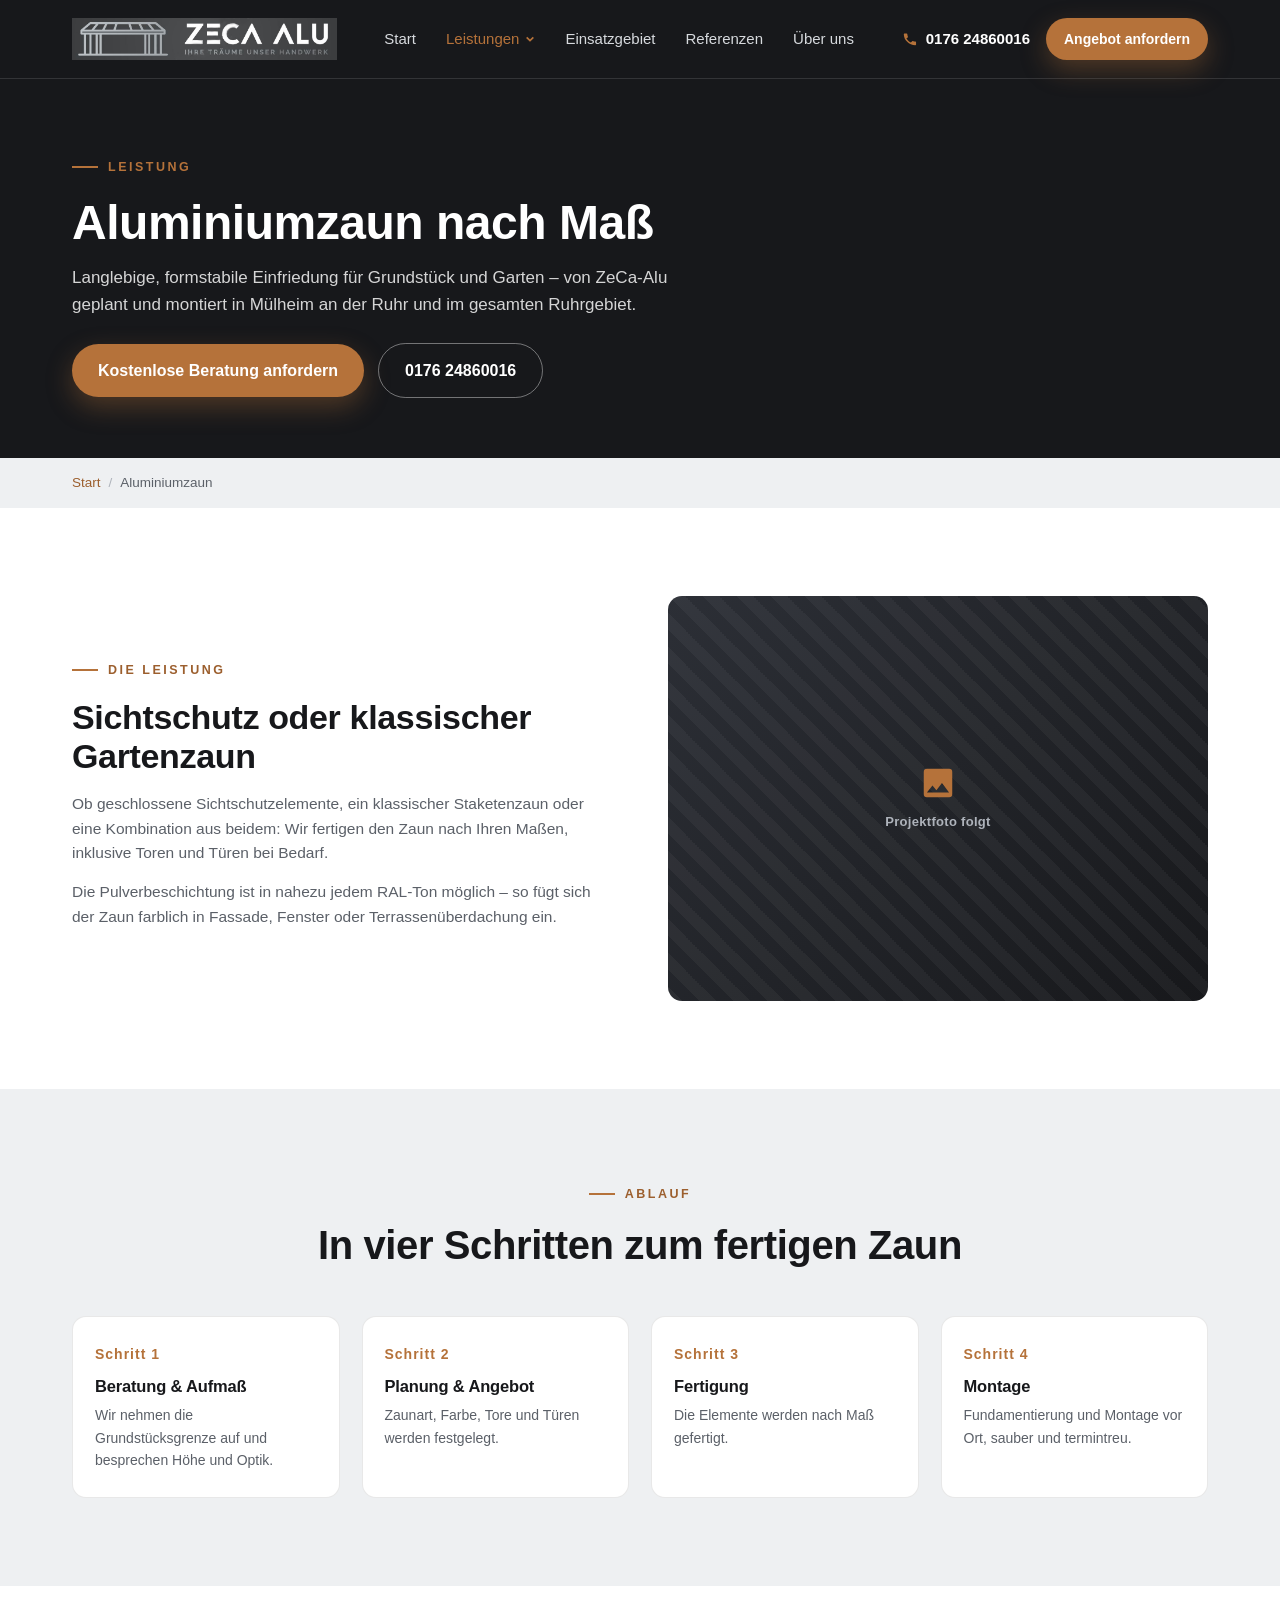
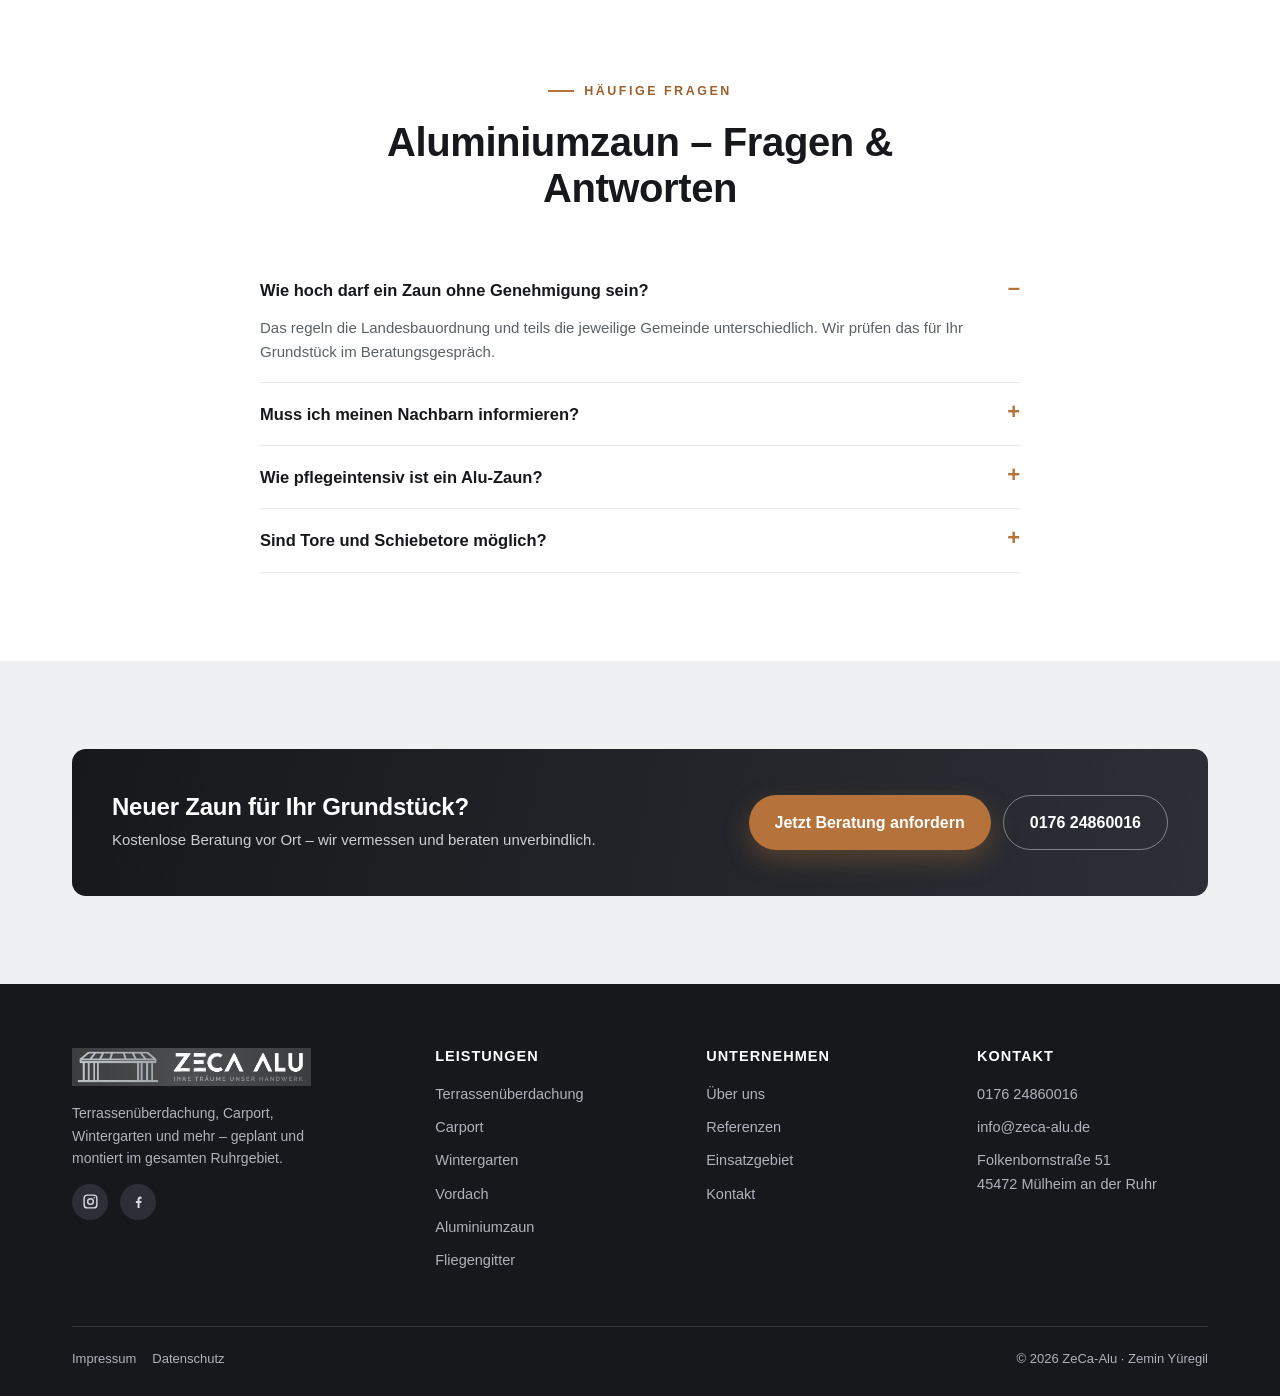
==== alu-zaun/index.html @ 52a99d54 "Neue Webseite für ZeCa-Alu: SEO-optimiert, mobil/Tablet/Desktop, echte Fotos Ersetzt die bisherige W" ====
<!DOCTYPE html>
<html lang="de">
<head>
<meta charset="UTF-8" />
<meta name="viewport" content="width=device-width, initial-scale=1.0" />
<title>Aluminiumzaun Mülheim an der Ruhr &amp; Ruhrgebiet | ZeCa-Alu</title>
<meta name="description" content="Alu-Zaun nach Maß: langlebige, pflegearme Einfriedung für Grundstück und Garten – geplant und montiert von ZeCa-Alu in Mülheim an der Ruhr und im gesamten Ruhrgebiet." />
<link rel="canonical" href="https://zeca-alu.de/alu-zaun/" />
<meta property="og:type" content="website" />
<meta property="og:title" content="Aluminiumzaun Mülheim an der Ruhr &amp; Ruhrgebiet | ZeCa-Alu" />
<meta property="og:url" content="https://zeca-alu.de/alu-zaun/" />
<meta name="robots" content="index, follow" />
<link rel="stylesheet" href="/assets/style.css" />
<script type="application/ld+json">
{
  "@context": "https://schema.org","@type": "Service","serviceType": "Aluminiumzaun",
  "provider": {"@type":"HomeAndConstructionBusiness","name":"ZeCa-Alu","telephone":"+49-176-24860016","address":{"@type":"PostalAddress","streetAddress":"Folkenbornstraße 51","postalCode":"45472","addressLocality":"Mülheim an der Ruhr","addressCountry":"DE"}},
  "areaServed": ["Mülheim an der Ruhr","Essen","Oberhausen","Duisburg","Bottrop","Dinslaken","Gelsenkirchen","Bochum","Düsseldorf"],
  "url": "https://zeca-alu.de/alu-zaun/"
}
</script>
</head>
<body>
<a class="skip-link" href="#main">Zum Inhalt springen</a>
<header class="site">
  <div class="wrap nav">
    <a class="brand" href="/" aria-label="ZeCa-Alu Startseite"><img src="/images/bestand/logo-original.jpg" alt="ZeCa-Alu – Ihre Träume, unser Handwerk" /></a>
    <ul class="nav-links">
      <li><a href="/">Start</a></li>
      <li class="has-dropdown active">
        <a href="#">Leistungen <svg class="caret" viewBox="0 0 12 12"><polyline points="2,4 6,8 10,4"/></svg></a>
        <ul class="dropdown">
          <li><a href="/terrassenueberdachung/">Terrassenüberdachung</a></li>
          <li><a href="/carport/">Carport</a></li>
          <li><a href="/wintergarten/">Wintergarten</a></li>
          <li><a href="/vordach/">Vordach</a></li>
          <li><a href="/alu-zaun/">Aluminiumzaun</a></li>
          <li><a href="/fliegengitter/">Fliegengitter</a></li>
        </ul>
      </li>
      <li><a href="/einsatzgebiet/">Einsatzgebiet</a></li>
      <li><a href="/referenzen/">Referenzen</a></li>
      <li><a href="/ueber-uns/">Über uns</a></li>
    </ul>
    <div class="nav-right">
      <a class="nav-phone" href="tel:+4917624860016"><svg viewBox="0 0 24 24"><path d="M6.6 10.8c1.4 2.8 3.8 5.2 6.6 6.6l2.2-2.2c.3-.3.7-.4 1-.2 1.2.5 2.4.8 3.7.9.6 0 1 .5 1 1v3.4c0 .6-.5 1-1 1C10.5 21.3 2.7 13.5 2.7 4.9c0-.6.5-1 1-1H7c.6 0 1 .5 1 1 .1 1.3.4 2.5.9 3.7.2.3.1.7-.2 1L6.6 10.8z"/></svg>0176 24860016</a>
      <a class="btn btn-primary btn-sm" href="/kontakt/">Angebot anfordern</a>
      <button class="burger" aria-label="Menü öffnen" aria-expanded="false"><span></span><span></span><span></span></button>
    </div>
  </div>
</header>
<nav class="mobile-nav">
  <a href="/">Start</a><a href="/einsatzgebiet/">Einsatzgebiet</a>
  <div class="sub">
    <a href="/terrassenueberdachung/">→ Terrassenüberdachung</a><a href="/carport/">→ Carport</a>
    <a href="/wintergarten/">→ Wintergarten</a><a href="/vordach/">→ Vordach</a>
    <a href="/alu-zaun/">→ Aluminiumzaun</a><a href="/fliegengitter/">→ Fliegengitter</a>
  </div>
  <a href="/referenzen/">Referenzen</a><a href="/ueber-uns/">Über uns</a><a href="/kontakt/">Kontakt</a>
  <a class="btn btn-primary btn-block mnav-cta" href="tel:+4917624860016">0176 24860016 anrufen</a>
</nav>

<main id="main">
  <section class="page-hero">
    <div class="wrap">
      <div class="eyebrow">Leistung</div>
      <h1>Aluminiumzaun nach Maß</h1>
      <p class="lead">Langlebige, formstabile Einfriedung für Grundstück und Garten – von ZeCa-Alu geplant und montiert in Mülheim an der Ruhr und im gesamten Ruhrgebiet.</p>
      <div class="cta-row" style="margin-top:24px;margin-bottom:0">
        <a class="btn btn-primary" href="/kontakt/">Kostenlose Beratung anfordern</a>
        <a class="btn btn-ghost" href="tel:+4917624860016">0176 24860016</a>
      </div>
    </div>
  </section>
  <nav class="breadcrumb"><div class="wrap"><a href="/">Start</a><span class="sep">/</span><span>Aluminiumzaun</span></div></nav>

  <section class="section">
    <div class="wrap">
      <div class="split">
        <div>
          <div class="eyebrow" style="color:var(--copper-600)">Die Leistung</div>
          <h2>Sichtschutz oder klassischer Gartenzaun</h2>
          <p>Ob geschlossene Sichtschutzelemente, ein klassischer Staketenzaun oder eine Kombination aus beidem: Wir fertigen den Zaun nach Ihren Maßen, inklusive Toren und Türen bei Bedarf.</p>
          <p>Die Pulverbeschichtung ist in nahezu jedem RAL-Ton möglich – so fügt sich der Zaun farblich in Fassade, Fenster oder Terrassenüberdachung ein.</p>
        </div>
        <div class="split-media">
          <div class="ph" style="aspect-ratio:4/3">
            <svg viewBox="0 0 24 24"><path d="M21 19V5a2 2 0 0 0-2-2H5a2 2 0 0 0-2 2v14a2 2 0 0 0 2 2h14a2 2 0 0 0 2-2zM8.5 13.5 11 16.51l3.5-4.51L19 18H5z"/></svg>
            <span>Projektfoto folgt</span>
          </div>
        </div>
      </div>
    </div>
  </section>

  <section class="section alt">
    <div class="wrap">
      <div class="section-head center">
        <div class="eyebrow" style="color:var(--copper-600)">Ablauf</div>
        <h2>In vier Schritten zum fertigen Zaun</h2>
      </div>
      <div class="steps">
        <div class="step"><div class="n">Schritt 1</div><h4>Beratung &amp; Aufmaß</h4><p>Wir nehmen die Grundstücksgrenze auf und besprechen Höhe und Optik.</p></div>
        <div class="step"><div class="n">Schritt 2</div><h4>Planung &amp; Angebot</h4><p>Zaunart, Farbe, Tore und Türen werden festgelegt.</p></div>
        <div class="step"><div class="n">Schritt 3</div><h4>Fertigung</h4><p>Die Elemente werden nach Maß gefertigt.</p></div>
        <div class="step"><div class="n">Schritt 4</div><h4>Montage</h4><p>Fundamentierung und Montage vor Ort, sauber und termintreu.</p></div>
      </div>
    </div>
  </section>

  <section class="section">
    <div class="wrap">
      <div class="faq" style="margin:0 auto">
        <div class="section-head center" style="margin-left:auto;margin-right:auto">
          <div class="eyebrow" style="color:var(--copper-600)">Häufige Fragen</div>
          <h2>Aluminiumzaun – Fragen &amp; Antworten</h2>
        </div>
        <details open><summary>Wie hoch darf ein Zaun ohne Genehmigung sein?</summary><p>Das regeln die Landesbauordnung und teils die jeweilige Gemeinde unterschiedlich. Wir prüfen das für Ihr Grundstück im Beratungsgespräch.</p></details>
        <details><summary>Muss ich meinen Nachbarn informieren?</summary><p>Bei Grenzbebauung ist eine Abstimmung mit dem Nachbarn sinnvoll und oft rechtlich vorgeschrieben. Wir beraten Sie dazu ehrlich, ersetzen aber keine Rechtsberatung im Streitfall.</p></details>
        <details><summary>Wie pflegeintensiv ist ein Alu-Zaun?</summary><p>Sehr gering – kein Streichen, kein Rosten, gelegentliches Abwischen reicht aus.</p></details>
        <details><summary>Sind Tore und Schiebetore möglich?</summary><p>Ja, wir planen Tore und Türen passend zum Zaun, auf Wunsch auch elektrisch angetrieben.</p></details>
      </div>
    </div>
  </section>

  <section class="section alt">
    <div class="wrap">
      <div class="cta-band">
        <div><h3>Neuer Zaun für Ihr Grundstück?</h3><p>Kostenlose Beratung vor Ort – wir vermessen und beraten unverbindlich.</p></div>
        <div class="actions"><a class="btn btn-primary" href="/kontakt/">Jetzt Beratung anfordern</a><a class="btn btn-ghost" href="tel:+4917624860016">0176 24860016</a></div>
      </div>
    </div>
  </section>
</main>

<footer class="site">
  <div class="wrap">
    <div class="footer-grid">
      <div class="footer-col footer-logo">
        <img src="/images/bestand/logo-original.jpg" alt="ZeCa-Alu" />
        <p>Terrassenüberdachung, Carport, Wintergarten und mehr – geplant und montiert im gesamten Ruhrgebiet.</p>
        <div class="social-icons">
          <a href="https://www.instagram.com/zeca_alu" aria-label="Instagram" target="_blank" rel="noopener"><svg viewBox="0 0 24 24"><path d="M7.5 2h9A5.5 5.5 0 0 1 22 7.5v9a5.5 5.5 0 0 1-5.5 5.5h-9A5.5 5.5 0 0 1 2 16.5v-9A5.5 5.5 0 0 1 7.5 2zm0 2A3.5 3.5 0 0 0 4 7.5v9A3.5 3.5 0 0 0 7.5 20h9a3.5 3.5 0 0 0 3.5-3.5v-9A3.5 3.5 0 0 0 16.5 4h-9zM12 7a5 5 0 1 1 0 10 5 5 0 0 1 0-10zm0 2a3 3 0 1 0 0 6 3 3 0 0 0 0-6zm5.2-3.4a1.1 1.1 0 1 1 0 2.2 1.1 1.1 0 0 1 0-2.2z"/></svg></a>
          <a href="https://www.facebook.com/61566838091135/" aria-label="Facebook" target="_blank" rel="noopener"><svg viewBox="0 0 24 24"><path d="M13.5 21v-7h2.4l.4-2.8h-2.8V9.4c0-.8.2-1.4 1.4-1.4h1.5V5.5A13 13 0 0 0 14.7 5c-2.4 0-4 1.5-4 4v2.2H8.3V14h2.4v7h2.8z"/></svg></a>
        </div>
      </div>
      <div class="footer-col"><h4>Leistungen</h4>
        <a href="/terrassenueberdachung/">Terrassenüberdachung</a><a href="/carport/">Carport</a><a href="/wintergarten/">Wintergarten</a>
        <a href="/vordach/">Vordach</a><a href="/alu-zaun/">Aluminiumzaun</a><a href="/fliegengitter/">Fliegengitter</a>
      </div>
      <div class="footer-col"><h4>Unternehmen</h4>
        <a href="/ueber-uns/">Über uns</a><a href="/referenzen/">Referenzen</a><a href="/einsatzgebiet/">Einsatzgebiet</a><a href="/kontakt/">Kontakt</a>
      </div>
      <div class="footer-col"><h4>Kontakt</h4>
        <a href="tel:+4917624860016">0176 24860016</a><a href="mailto:info@zeca-alu.de">info@zeca-alu.de</a>
        <p>Folkenbornstraße 51<br/>45472 Mülheim an der Ruhr</p>
      </div>
    </div>
    <div class="footer-bottom">
      <div><a href="/impressum/">Impressum</a><a href="/datenschutz/">Datenschutz</a></div>
      <div>© <span id="jahr">2026</span> ZeCa-Alu · Zemin Yüregil</div>
    </div>
  </div>
</footer>
<script src="/assets/main.js"></script>
<script>document.getElementById('jahr').textContent = new Date().getFullYear();</script>
</body>
</html>
---- assets/style.css ----
/* ZeCa-Alu — geteiltes Stylesheet für alle Seiten. Kein Build-Tool, kein Framework. */

/* Schriften selbst gehostet (keine Anfrage an Google-Server beim Seitenaufruf, DSGVO-konform ohne Einwilligungsbanner) */
@font-face{font-family:'Inter';font-style:normal;font-weight:400 600;font-display:swap;src:url('/assets/fonts/inter-latin.woff2') format('woff2');unicode-range:U+0000-00FF,U+0131,U+0152-0153,U+02BB-02BC,U+02C6,U+02DA,U+02DC,U+2000-206F,U+20AC,U+2122;}
@font-face{font-family:'Sora';font-style:normal;font-weight:500 700;font-display:swap;src:url('/assets/fonts/sora-latin.woff2') format('woff2');unicode-range:U+0000-00FF,U+0131,U+0152-0153,U+02BB-02BC,U+02C6,U+02DA,U+02DC,U+2000-206F,U+20AC,U+2122;}

:root{
  --anthracite-950:#17181b;
  --anthracite-900:#22242a;
  --anthracite-800:#2c2f36;
  --anthracite-700:#3a3d44;
  --silver-100:#eef0f2;
  --silver-200:#d7dade;
  --silver-300:#aeb3bb;
  --copper-500:#b5723a;
  --copper-600:#9c5f2e;
  --copper-100:#f4e7da;
  --ink:#1b1c1f;
  --muted:#5b6068;
  --line:rgba(0,0,0,.09);
  --line-dark:rgba(255,255,255,.12);
  --radius:14px;
  --radius-sm:8px;
  --head:'Sora',sans-serif;
  --body:'Inter',sans-serif;
  --maxw:1180px;
  --shadow:0 18px 40px rgba(23,24,27,.12);
}

*{margin:0;padding:0;box-sizing:border-box}
html{scroll-behavior:smooth}
body{font-family:var(--body);color:var(--ink);background:#fff;line-height:1.6;-webkit-font-smoothing:antialiased;overflow-x:hidden}
h1,h2,h3,h4,.head{font-family:var(--head);font-weight:700;line-height:1.15;letter-spacing:-.01em;color:var(--anthracite-950)}
p{color:var(--muted)}
img{max-width:100%;display:block}
a{color:inherit;text-decoration:none}
ul{list-style:none}
.wrap{width:100%;max-width:var(--maxw);margin:0 auto;padding:0 22px}
.only-mobile{display:none}
@media(max-width:820px){.only-mobile{display:block}.only-desktop{display:none}}

.skip-link{position:absolute;left:-999px;top:0;background:var(--copper-500);color:#fff;padding:10px 16px;z-index:200}
.skip-link:focus{left:8px;top:8px}

/* ---------- buttons ---------- */
.btn{display:inline-flex;align-items:center;justify-content:center;gap:10px;font-family:var(--head);font-weight:600;font-size:16px;
     padding:14px 26px;border-radius:500px;border:0;cursor:pointer;transition:.2s transform,.2s box-shadow,.2s background,.2s color;white-space:nowrap}
.btn svg{width:18px;height:18px;flex:none}
.btn-primary{background:var(--copper-500);color:#fff;box-shadow:0 10px 26px rgba(181,114,58,.35)}
.btn-primary:hover{background:var(--copper-600);transform:translateY(-2px);box-shadow:0 14px 32px rgba(181,114,58,.45)}
.btn-ghost{background:transparent;color:#fff;border:1.5px solid rgba(255,255,255,.4)}
.btn-ghost:hover{background:rgba(255,255,255,.12)}
.btn-outline{background:transparent;color:var(--anthracite-950);border:1.5px solid var(--line)}
.btn-outline:hover{border-color:var(--copper-500);color:var(--copper-600)}
.btn-block{width:100%}
.btn-sm{padding:10px 18px;font-size:14px}

/* ---------- header / nav ---------- */
header.site{position:fixed;top:0;left:0;right:0;z-index:100;background:var(--anthracite-950);border-bottom:1px solid var(--line-dark)}
.nav{display:flex;align-items:center;justify-content:space-between;height:78px;gap:18px}
.brand{display:flex;align-items:center;height:100%}
.brand img{height:42px;width:auto}
.nav-links{display:flex;align-items:center;gap:26px}
.nav-links > li{position:relative}
.nav-links a{color:var(--silver-200);font-weight:500;font-size:15px;padding:10px 2px;display:flex;align-items:center;gap:6px;transition:.15s color}
.nav-links > li > a:hover,.nav-links > li.active > a{color:#fff}
.nav-links > li.active > a{color:var(--copper-500)}
.caret{width:10px;height:10px;fill:none;stroke:currentColor;stroke-width:2;transition:.2s transform}
.has-dropdown:hover .caret{transform:rotate(180deg)}
.dropdown{position:absolute;top:100%;left:-16px;min-width:260px;background:#fff;border-radius:var(--radius-sm);box-shadow:var(--shadow);
          padding:10px;opacity:0;visibility:hidden;transform:translateY(6px);transition:.18s;border:1px solid var(--line)}
.has-dropdown:hover .dropdown{opacity:1;visibility:visible;transform:translateY(0)}
.dropdown a{color:var(--ink);padding:10px 12px;border-radius:8px;font-size:14.5px}
.dropdown a:hover{background:var(--copper-100);color:var(--copper-600)}
.nav-right{display:flex;align-items:center;gap:16px}
.nav-phone{display:flex;align-items:center;gap:8px;color:#fff;font-family:var(--head);font-weight:600;font-size:15px}
.nav-phone svg{width:16px;height:16px;fill:var(--copper-500)}
.burger{display:none;width:40px;height:40px;border:0;background:none;cursor:pointer;position:relative}
.burger span{position:absolute;left:8px;right:8px;height:2px;background:#fff;transition:.2s}
.burger span:nth-child(1){top:14px}.burger span:nth-child(2){top:20px}.burger span:nth-child(3){top:26px}
.burger.open span:nth-child(1){transform:translateY(6px) rotate(45deg)}
.burger.open span:nth-child(2){opacity:0}
.burger.open span:nth-child(3){transform:translateY(-6px) rotate(-45deg)}

.mobile-nav{position:fixed;inset:78px 0 0 0;background:var(--anthracite-950);z-index:99;transform:translateX(100%);
            transition:.25s;overflow-y:auto;padding:10px 22px 40px}
.mobile-nav.open{transform:translateX(0)}
.mobile-nav a{display:block;color:var(--silver-200);font-weight:600;font-size:19px;padding:16px 4px;border-bottom:1px solid var(--line-dark)}
.mobile-nav .sub a{font-size:16px;font-weight:500;padding-left:16px;color:var(--silver-300)}
.mobile-nav .mnav-cta{margin-top:20px}

@media(max-width:980px){
  .nav-links,.nav-right .nav-phone{display:none}
  .burger{display:block}
}

body.nav-open{overflow:hidden}

/* ---------- breadcrumb ---------- */
.breadcrumb{background:var(--silver-100);padding:14px 0}
.breadcrumb .wrap{display:flex;gap:8px;flex-wrap:wrap;font-size:13.5px;color:var(--muted)}
.breadcrumb a{color:var(--copper-600);font-weight:500}
.breadcrumb span.sep{color:var(--silver-300)}

/* ---------- hero ---------- */
.hero{position:relative;min-height:92vh;display:flex;align-items:center;color:#fff;overflow:hidden;background:var(--anthracite-950)}
.hero-bg{position:absolute;inset:0;width:100%;height:100%;object-fit:cover;z-index:0;opacity:.85}
.hero-scrim{position:absolute;inset:0;z-index:1;
  background:linear-gradient(100deg,rgba(23,24,27,.94) 0%,rgba(23,24,27,.78) 40%,rgba(23,24,27,.42) 75%,rgba(23,24,27,.55) 100%),
             linear-gradient(0deg,rgba(23,24,27,.75) 0%,transparent 42%)}
.hero .wrap{position:relative;z-index:2;padding-top:110px;padding-bottom:70px}
.eyebrow{display:inline-flex;align-items:center;gap:10px;font-family:var(--head);font-weight:600;letter-spacing:2.5px;
         text-transform:uppercase;font-size:12.5px;color:var(--copper-500);margin-bottom:18px}
.eyebrow::before{content:"";width:26px;height:2px;background:var(--copper-500)}
.hero h1{font-size:clamp(36px,6vw,64px);color:#fff;max-width:760px;margin-bottom:20px}
.hero h1 em{color:var(--copper-500);font-style:normal}
.hero .lead{font-size:clamp(16px,1.6vw,19px);color:rgba(255,255,255,.86);max-width:560px;margin-bottom:30px}
.cta-row{display:flex;flex-wrap:wrap;gap:14px;align-items:center;margin-bottom:32px}
.trust-chips{display:flex;flex-wrap:wrap;gap:22px}
.chip{display:flex;align-items:center;gap:9px;font-size:14px;color:rgba(255,255,255,.82);font-weight:500}
.chip svg{width:18px;height:18px;fill:var(--copper-500);flex:none}

/* page-hero: kleinere Variante für Unterseiten ohne großes Bild */
.page-hero{background:var(--anthracite-950);color:#fff;padding:150px 0 60px}
.page-hero h1{color:#fff;font-size:clamp(30px,5vw,48px);max-width:820px}
.page-hero .lead{color:rgba(255,255,255,.82);max-width:640px;font-size:17px;margin-top:14px}

/* ---------- sections ---------- */
.section{padding:88px 0}
.section.tight{padding:56px 0}
.section.alt{background:var(--silver-100)}
.section.dark{background:var(--anthracite-950);color:#fff}
.section.dark h2,.section.dark h3{color:#fff}
.section.dark p{color:rgba(255,255,255,.75)}
.section-head{max-width:680px;margin-bottom:48px}
.section-head.center{margin-left:auto;margin-right:auto;text-align:center}
.section-head h2{font-size:clamp(26px,3.6vw,40px);margin-bottom:14px}
.section-head p{font-size:16.5px}

/* ---------- services grid ---------- */
.services-grid{display:grid;grid-template-columns:repeat(3,1fr);gap:22px}
.service-card{background:#fff;border:1px solid var(--line);border-radius:var(--radius);padding:30px 26px;transition:.2s box-shadow,.2s transform}
.service-card:hover{box-shadow:var(--shadow);transform:translateY(-3px)}
.service-card .icon{width:52px;height:52px;color:var(--copper-500);margin-bottom:18px}
.service-card .icon svg{width:100%;height:100%}
.service-card h3{font-size:19px;margin-bottom:10px}
.service-card p{font-size:14.5px;margin-bottom:16px}
.service-card .more{color:var(--copper-600);font-weight:600;font-size:14px;display:inline-flex;align-items:center;gap:6px}
.service-card .more svg{width:14px;height:14px}
@media(max-width:980px){.services-grid{grid-template-columns:repeat(2,1fr)}}
@media(max-width:620px){.services-grid{grid-template-columns:1fr}}

/* ---------- split (bild + text) ---------- */
.split{display:grid;grid-template-columns:1fr 1fr;gap:56px;align-items:center}
.split.reverse .split-media{order:2}
.split-media img,.split-media .ph{border-radius:var(--radius);width:100%;aspect-ratio:4/3;object-fit:cover}
.split h2{font-size:clamp(24px,3.2vw,34px);margin-bottom:16px}
.split p{margin-bottom:14px;font-size:15.5px}
@media(max-width:900px){.split{grid-template-columns:1fr}.split.reverse .split-media{order:0}}

/* ---------- placeholder (fehlendes Foto) ---------- */
.ph{background:linear-gradient(135deg,var(--anthracite-800),var(--anthracite-950));border-radius:var(--radius);
    display:flex;flex-direction:column;align-items:center;justify-content:center;gap:10px;color:var(--silver-300);
    text-align:center;padding:30px;position:relative;overflow:hidden}
.ph::before{content:"";position:absolute;inset:0;background-image:linear-gradient(45deg,rgba(255,255,255,.04) 25%,transparent 25%,transparent 50%,rgba(255,255,255,.04) 50%,rgba(255,255,255,.04) 75%,transparent 75%,transparent);background-size:34px 34px}
.ph svg{width:38px;height:38px;fill:var(--copper-500);position:relative;z-index:1}
.ph span{position:relative;z-index:1;font-size:13px;font-weight:600;letter-spacing:.3px}

/* ---------- gallery ---------- */
.gallery-grid{display:grid;grid-template-columns:repeat(3,1fr);gap:18px}
.gallery-item{position:relative;border-radius:var(--radius);overflow:hidden;aspect-ratio:4/3}
.gallery-item img{width:100%;height:100%;object-fit:cover;transition:.3s transform}
.gallery-item:hover img{transform:scale(1.06)}
.gallery-cap{position:absolute;left:0;right:0;bottom:0;padding:14px 16px;background:linear-gradient(0deg,rgba(23,24,27,.88),transparent);
             color:#fff;font-size:13.5px;font-weight:600}
@media(max-width:900px){.gallery-grid{grid-template-columns:repeat(2,1fr)}}
@media(max-width:560px){.gallery-grid{grid-template-columns:1fr}}

/* ---------- steps ---------- */
.steps{display:grid;grid-template-columns:repeat(4,1fr);gap:22px}
.step{background:#fff;border:1px solid var(--line);border-radius:var(--radius);padding:26px 22px}
.step .n{font-family:var(--head);font-weight:700;font-size:14px;color:var(--copper-500);letter-spacing:1px;margin-bottom:12px}
.step h4{font-size:16.5px;margin-bottom:8px}
.step p{font-size:14px}
@media(max-width:980px){.steps{grid-template-columns:repeat(2,1fr)}}
@media(max-width:560px){.steps{grid-template-columns:1fr}}

/* ---------- area chips (Einsatzgebiet) ---------- */
.area-chips{display:flex;flex-wrap:wrap;gap:12px}
.area-chip{padding:10px 18px;border-radius:500px;background:#fff;border:1px solid var(--line);font-weight:600;font-size:14.5px;color:var(--anthracite-950)}
.area-chip.main{background:var(--copper-100);border-color:var(--copper-500);color:var(--copper-600)}

/* ---------- FAQ ---------- */
.faq{max-width:760px}
.faq details{border-bottom:1px solid var(--line);padding:18px 0}
.faq summary{font-family:var(--head);font-weight:600;font-size:16.5px;cursor:pointer;display:flex;justify-content:space-between;gap:16px;list-style:none;color:var(--anthracite-950)}
.faq summary::-webkit-details-marker{display:none}
.faq summary::after{content:"+";font-size:22px;color:var(--copper-500);flex:none;line-height:1}
.faq details[open] summary::after{content:"–"}
.faq p{margin-top:12px;font-size:15px}

/* ---------- trust / warum-wir band ---------- */
.trust-grid{display:grid;grid-template-columns:repeat(4,1fr);gap:24px}
.trust-item{text-align:center}
.trust-item .icon{width:44px;height:44px;margin:0 auto 12px;color:var(--copper-500)}
.trust-item .icon svg{width:100%;height:100%}
.trust-item h4{font-size:15.5px;margin-bottom:6px;color:#fff}
.trust-item p{font-size:13.5px}
@media(max-width:900px){.trust-grid{grid-template-columns:repeat(2,1fr)}}

/* ---------- cta band ---------- */
.cta-band{background:linear-gradient(100deg,var(--anthracite-950),var(--anthracite-800));color:#fff;border-radius:var(--radius);
          padding:44px 40px;display:flex;flex-wrap:wrap;align-items:center;justify-content:space-between;gap:24px}
.cta-band h3{color:#fff;font-size:24px;margin-bottom:8px}
.cta-band p{color:rgba(255,255,255,.78);font-size:15px}
.cta-band .actions{display:flex;flex-wrap:wrap;gap:12px}

/* ---------- forms ---------- */
.form-grid{display:grid;grid-template-columns:1fr 1fr;gap:16px}
.form-grid .full{grid-column:1/-1}
.form-grid label{display:block;font-size:13.5px;font-weight:600;margin-bottom:6px;color:var(--anthracite-950)}
.form-grid input,.form-grid textarea,.form-grid select{width:100%;padding:13px 14px;border:1.5px solid var(--line);border-radius:var(--radius-sm);
    font-family:var(--body);font-size:15px;color:var(--ink);background:#fff;transition:.15s border-color}
.form-grid input:focus,.form-grid textarea:focus,.form-grid select:focus{outline:none;border-color:var(--copper-500)}
.form-grid textarea{resize:vertical;min-height:120px}
.form-note{font-size:12.5px;color:var(--muted);margin-top:6px}
.form-success{display:none;background:var(--copper-100);color:var(--copper-600);border-radius:var(--radius-sm);padding:16px 18px;font-weight:600;margin-top:16px}
.form-success.show{display:block}
@media(max-width:640px){.form-grid{grid-template-columns:1fr}}

/* ---------- Karte (erst auf Klick laden, keine Google-Verbindung ohne Zustimmung) ---------- */
.map-embed{position:relative;border-radius:var(--radius);overflow:hidden;background:var(--silver-100);min-height:260px}
.map-embed iframe{width:100%;height:100%;min-height:260px;border:0;display:block}
.map-placeholder{display:flex;flex-direction:column;align-items:center;justify-content:center;gap:12px;height:100%;min-height:260px;padding:24px;text-align:center}
.map-placeholder p{font-size:14px;max-width:320px}

/* ---------- contact info block ---------- */
.contact-info{display:flex;flex-direction:column;gap:22px}
.contact-info .row{display:flex;gap:14px;align-items:flex-start}
.contact-info .row .icon{width:22px;height:22px;color:var(--copper-500);flex:none;margin-top:2px}
.contact-info .row .icon svg{width:100%;height:100%}
.contact-info .row h4{font-size:15px;margin-bottom:2px}
.contact-info .row a,.contact-info .row p{font-size:15px;color:var(--muted)}
.contact-info .row a:hover{color:var(--copper-600)}

/* ---------- footer ---------- */
footer.site{background:var(--anthracite-950);color:var(--silver-300);padding:64px 0 26px}
.footer-grid{display:grid;grid-template-columns:1.4fr 1fr 1fr 1fr;gap:40px;margin-bottom:44px}
.footer-col h4{color:#fff;font-size:14.5px;letter-spacing:1px;text-transform:uppercase;margin-bottom:18px}
.footer-col a,.footer-col p{display:block;color:var(--silver-300);font-size:14.5px;margin-bottom:10px}
.footer-col a:hover{color:var(--copper-500)}
.footer-logo img{height:38px;margin-bottom:16px}
.footer-logo p{max-width:280px;font-size:14px;color:var(--silver-300)}
.social-icons{display:flex;gap:12px;margin-top:14px}
.social-icons a{width:36px;height:36px;border-radius:50%;background:var(--anthracite-800);display:flex;align-items:center;justify-content:center}
.social-icons svg{width:17px;height:17px;fill:var(--silver-200)}
.social-icons a:hover{background:var(--copper-500)}
.social-icons a:hover svg{fill:#fff}
.footer-bottom{border-top:1px solid var(--line-dark);padding-top:22px;display:flex;flex-wrap:wrap;justify-content:space-between;gap:12px;font-size:13px;color:var(--silver-300)}
.footer-bottom a{margin-right:16px}
@media(max-width:900px){.footer-grid{grid-template-columns:1fr 1fr}}
@media(max-width:560px){.footer-grid{grid-template-columns:1fr}}

/* ---------- misc ---------- */
.legal h2{margin-top:34px;margin-bottom:12px;font-size:20px}
.legal p,.legal li{color:var(--muted);font-size:15px;margin-bottom:10px}
.legal ul{padding-left:20px;list-style:disc}
.legal a{color:var(--copper-600);font-weight:600}
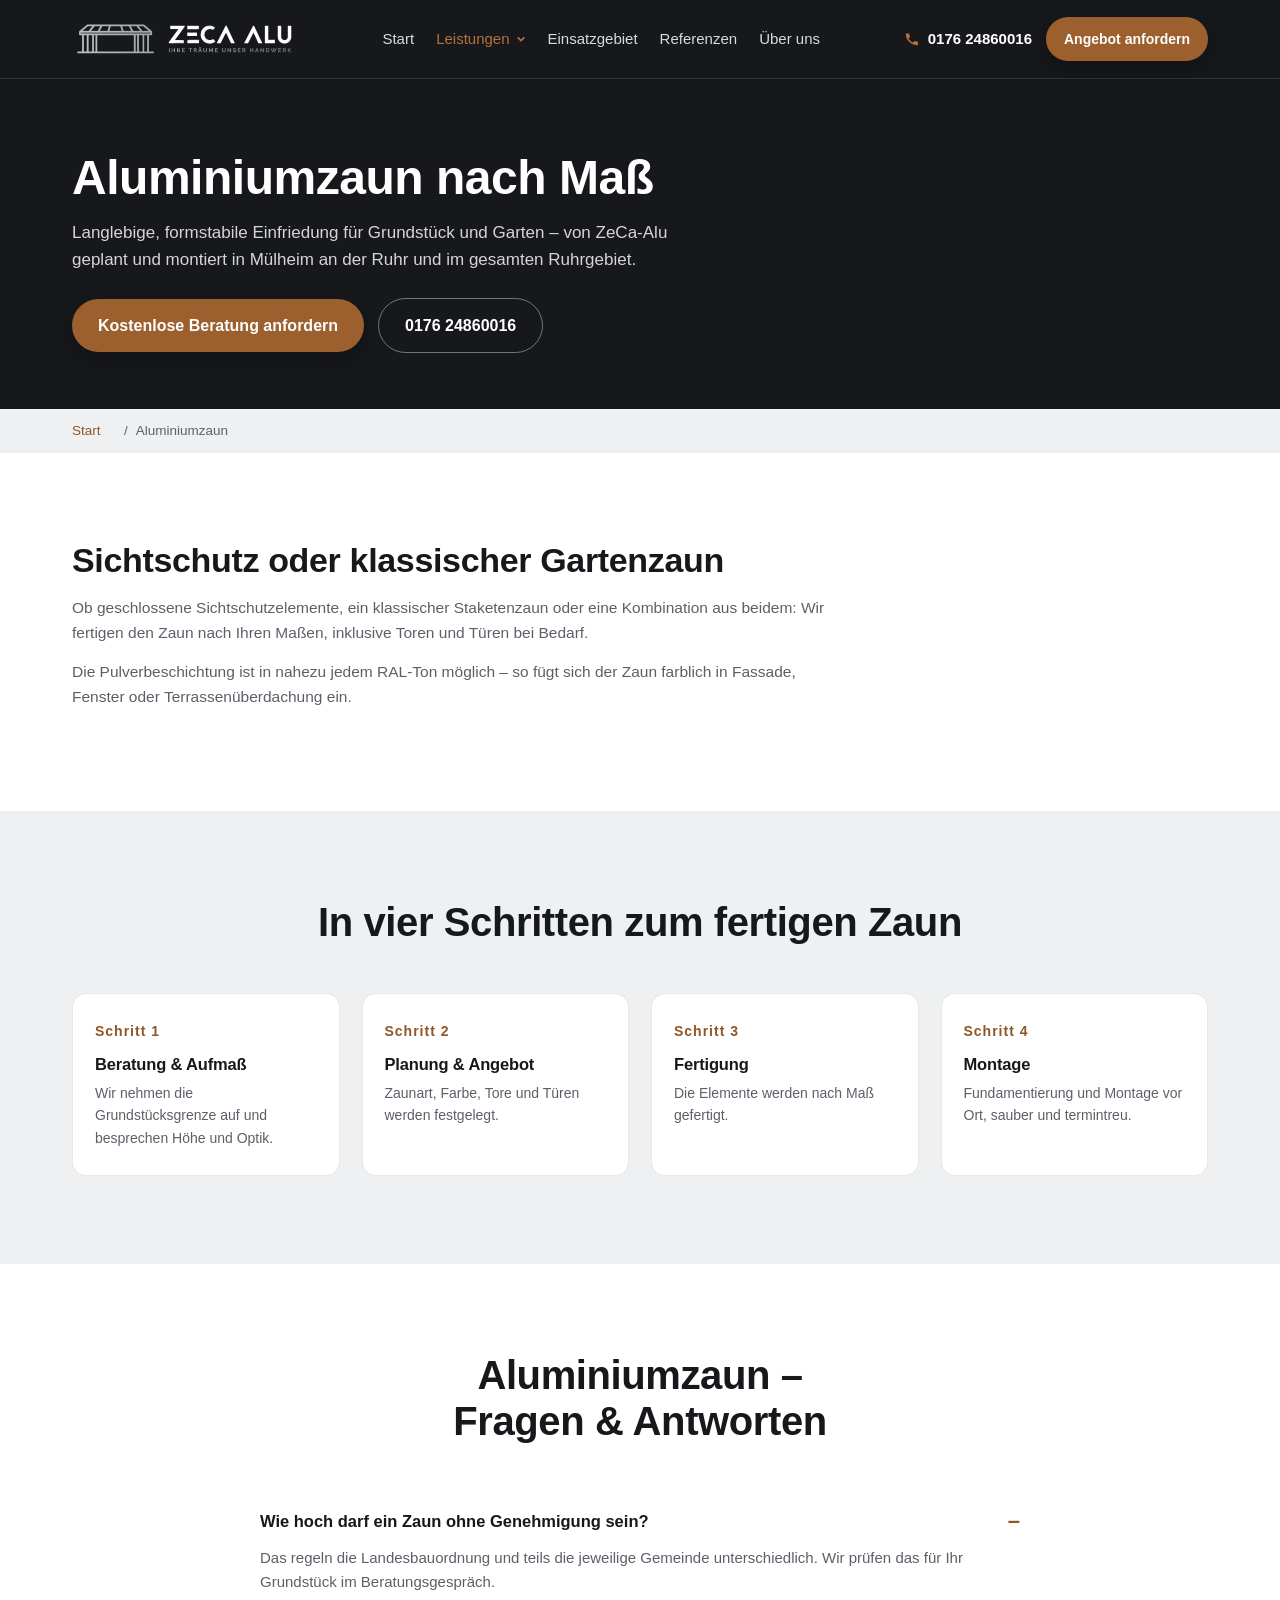
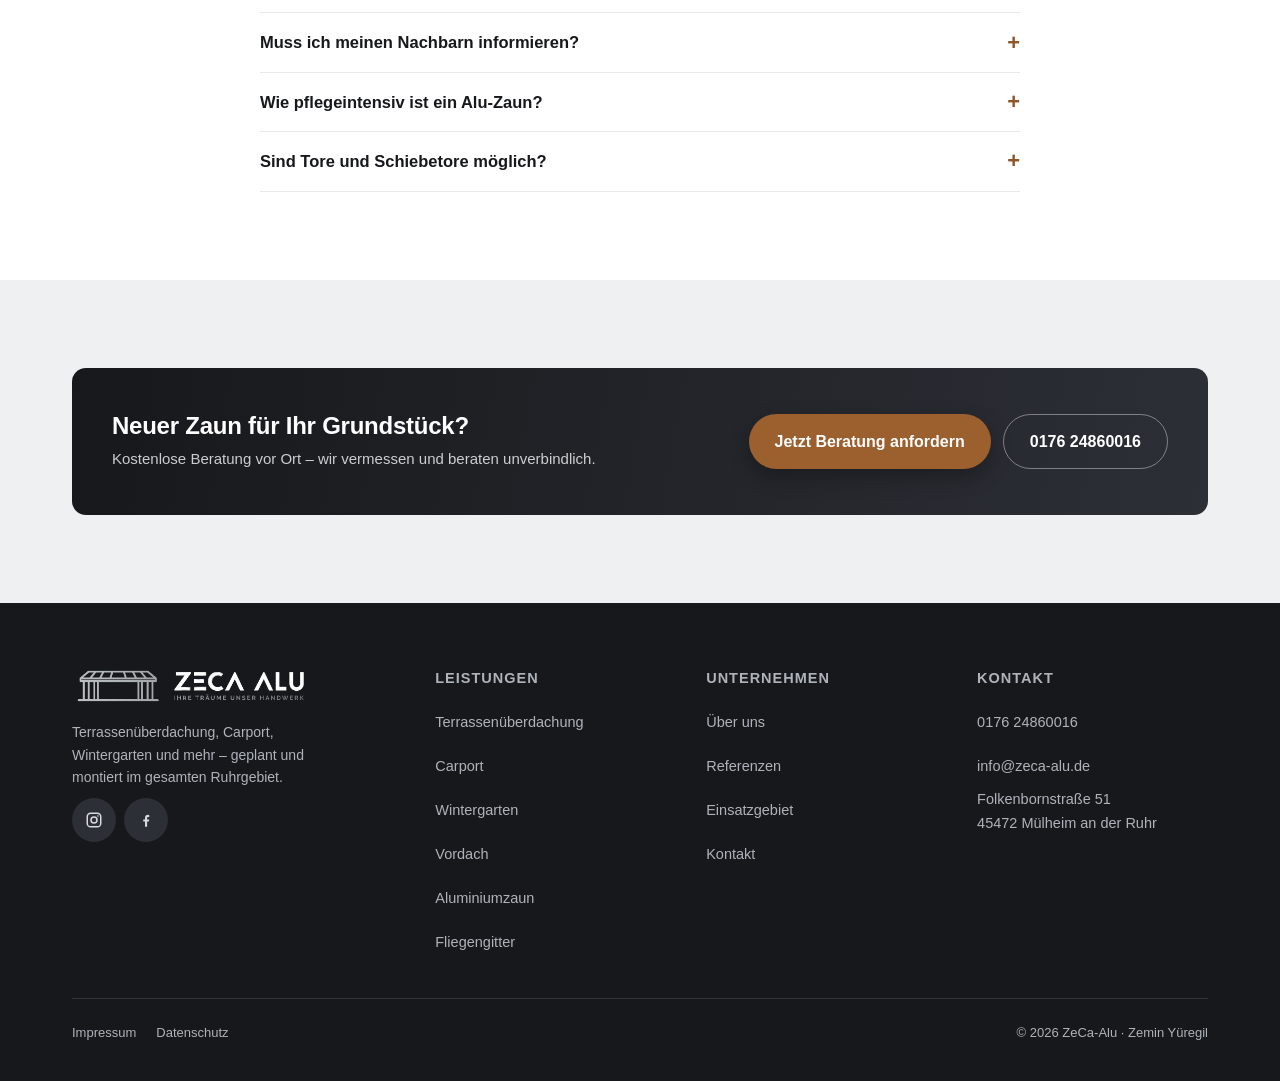
==== commit cd10b3f8: "Design-Audit: Kontrast, Menü-Tastatur, Logo, Touch-Ziele, Hero optimiert, Platzhalter bereinigt Co-A" ====
--- a/alu-zaun/index.html
+++ b/alu-zaun/index.html
@@ -24,17 +24,17 @@
 <a class="skip-link" href="#main">Zum Inhalt springen</a>
 <header class="site">
   <div class="wrap nav">
-    <a class="brand" href="/" aria-label="ZeCa-Alu Startseite"><img src="/images/bestand/logo-original.jpg" alt="ZeCa-Alu – Ihre Träume, unser Handwerk" /></a>
+    <a class="brand" href="/" aria-label="ZeCa-Alu Startseite"><img src="/images/bestand/logo.webp" alt="ZeCa-Alu – Ihre Träume, unser Handwerk" width="907" height="144" /></a>
     <ul class="nav-links">
       <li><a href="/">Start</a></li>
       <li class="has-dropdown active">
-        <a href="#">Leistungen <svg class="caret" viewBox="0 0 12 12"><polyline points="2,4 6,8 10,4"/></svg></a>
+        <a href="/#leistungen">Leistungen <svg class="caret" viewBox="0 0 12 12" aria-hidden="true"><polyline points="2,4 6,8 10,4"/></svg></a>
         <ul class="dropdown">
           <li><a href="/terrassenueberdachung/">Terrassenüberdachung</a></li>
           <li><a href="/carport/">Carport</a></li>
           <li><a href="/wintergarten/">Wintergarten</a></li>
           <li><a href="/vordach/">Vordach</a></li>
-          <li><a href="/alu-zaun/">Aluminiumzaun</a></li>
+          <li><a href="/alu-zaun/" aria-current="page">Aluminiumzaun</a></li>
           <li><a href="/fliegengitter/">Fliegengitter</a></li>
         </ul>
       </li>
@@ -43,27 +43,32 @@
       <li><a href="/ueber-uns/">Über uns</a></li>
     </ul>
     <div class="nav-right">
-      <a class="nav-phone" href="tel:+4917624860016"><svg viewBox="0 0 24 24"><path d="M6.6 10.8c1.4 2.8 3.8 5.2 6.6 6.6l2.2-2.2c.3-.3.7-.4 1-.2 1.2.5 2.4.8 3.7.9.6 0 1 .5 1 1v3.4c0 .6-.5 1-1 1C10.5 21.3 2.7 13.5 2.7 4.9c0-.6.5-1 1-1H7c.6 0 1 .5 1 1 .1 1.3.4 2.5.9 3.7.2.3.1.7-.2 1L6.6 10.8z"/></svg>0176 24860016</a>
+      <a class="nav-phone" href="tel:+4917624860016"><svg viewBox="0 0 24 24" aria-hidden="true"><path d="M6.6 10.8c1.4 2.8 3.8 5.2 6.6 6.6l2.2-2.2c.3-.3.7-.4 1-.2 1.2.5 2.4.8 3.7.9.6 0 1 .5 1 1v3.4c0 .6-.5 1-1 1C10.5 21.3 2.7 13.5 2.7 4.9c0-.6.5-1 1-1H7c.6 0 1 .5 1 1 .1 1.3.4 2.5.9 3.7.2.3.1.7-.2 1L6.6 10.8z"/></svg>0176 24860016</a>
       <a class="btn btn-primary btn-sm" href="/kontakt/">Angebot anfordern</a>
-      <button class="burger" aria-label="Menü öffnen" aria-expanded="false"><span></span><span></span><span></span></button>
+      <button class="burger" type="button" aria-label="Menü öffnen" aria-expanded="false" aria-controls="mobile-nav"><span></span><span></span><span></span></button>
     </div>
   </div>
 </header>
-<nav class="mobile-nav">
-  <a href="/">Start</a><a href="/einsatzgebiet/">Einsatzgebiet</a>
+<nav class="mobile-nav" id="mobile-nav" aria-label="Hauptmenü">
+  <a href="/">Start</a>
+  <a href="/einsatzgebiet/">Einsatzgebiet</a>
   <div class="sub">
-    <a href="/terrassenueberdachung/">→ Terrassenüberdachung</a><a href="/carport/">→ Carport</a>
-    <a href="/wintergarten/">→ Wintergarten</a><a href="/vordach/">→ Vordach</a>
-    <a href="/alu-zaun/">→ Aluminiumzaun</a><a href="/fliegengitter/">→ Fliegengitter</a>
+    <a href="/terrassenueberdachung/">Terrassenüberdachung</a>
+    <a href="/carport/">Carport</a>
+    <a href="/wintergarten/">Wintergarten</a>
+    <a href="/vordach/">Vordach</a>
+    <a href="/alu-zaun/" aria-current="page">Aluminiumzaun</a>
+    <a href="/fliegengitter/">Fliegengitter</a>
   </div>
-  <a href="/referenzen/">Referenzen</a><a href="/ueber-uns/">Über uns</a><a href="/kontakt/">Kontakt</a>
+  <a href="/referenzen/">Referenzen</a>
+  <a href="/ueber-uns/">Über uns</a>
+  <a href="/kontakt/">Kontakt</a>
   <a class="btn btn-primary btn-block mnav-cta" href="tel:+4917624860016">0176 24860016 anrufen</a>
 </nav>
 
 <main id="main">
   <section class="page-hero">
     <div class="wrap">
-      <div class="eyebrow">Leistung</div>
       <h1>Aluminiumzaun nach Maß</h1>
       <p class="lead">Langlebige, formstabile Einfriedung für Grundstück und Garten – von ZeCa-Alu geplant und montiert in Mülheim an der Ruhr und im gesamten Ruhrgebiet.</p>
       <div class="cta-row" style="margin-top:24px;margin-bottom:0">
@@ -76,18 +81,11 @@
 
   <section class="section">
     <div class="wrap">
-      <div class="split">
+      <div class="split single">
         <div>
-          <div class="eyebrow" style="color:var(--copper-600)">Die Leistung</div>
           <h2>Sichtschutz oder klassischer Gartenzaun</h2>
           <p>Ob geschlossene Sichtschutzelemente, ein klassischer Staketenzaun oder eine Kombination aus beidem: Wir fertigen den Zaun nach Ihren Maßen, inklusive Toren und Türen bei Bedarf.</p>
           <p>Die Pulverbeschichtung ist in nahezu jedem RAL-Ton möglich – so fügt sich der Zaun farblich in Fassade, Fenster oder Terrassenüberdachung ein.</p>
-        </div>
-        <div class="split-media">
-          <div class="ph" style="aspect-ratio:4/3">
-            <svg viewBox="0 0 24 24"><path d="M21 19V5a2 2 0 0 0-2-2H5a2 2 0 0 0-2 2v14a2 2 0 0 0 2 2h14a2 2 0 0 0 2-2zM8.5 13.5 11 16.51l3.5-4.51L19 18H5z"/></svg>
-            <span>Projektfoto folgt</span>
-          </div>
         </div>
       </div>
     </div>
@@ -96,14 +94,13 @@
   <section class="section alt">
     <div class="wrap">
       <div class="section-head center">
-        <div class="eyebrow" style="color:var(--copper-600)">Ablauf</div>
         <h2>In vier Schritten zum fertigen Zaun</h2>
       </div>
       <div class="steps">
-        <div class="step"><div class="n">Schritt 1</div><h4>Beratung &amp; Aufmaß</h4><p>Wir nehmen die Grundstücksgrenze auf und besprechen Höhe und Optik.</p></div>
-        <div class="step"><div class="n">Schritt 2</div><h4>Planung &amp; Angebot</h4><p>Zaunart, Farbe, Tore und Türen werden festgelegt.</p></div>
-        <div class="step"><div class="n">Schritt 3</div><h4>Fertigung</h4><p>Die Elemente werden nach Maß gefertigt.</p></div>
-        <div class="step"><div class="n">Schritt 4</div><h4>Montage</h4><p>Fundamentierung und Montage vor Ort, sauber und termintreu.</p></div>
+        <div class="step"><div class="n">Schritt 1</div><h3>Beratung &amp; Aufmaß</h3><p>Wir nehmen die Grundstücksgrenze auf und besprechen Höhe und Optik.</p></div>
+        <div class="step"><div class="n">Schritt 2</div><h3>Planung &amp; Angebot</h3><p>Zaunart, Farbe, Tore und Türen werden festgelegt.</p></div>
+        <div class="step"><div class="n">Schritt 3</div><h3>Fertigung</h3><p>Die Elemente werden nach Maß gefertigt.</p></div>
+        <div class="step"><div class="n">Schritt 4</div><h3>Montage</h3><p>Fundamentierung und Montage vor Ort, sauber und termintreu.</p></div>
       </div>
     </div>
   </section>
@@ -112,7 +109,6 @@
     <div class="wrap">
       <div class="faq" style="margin:0 auto">
         <div class="section-head center" style="margin-left:auto;margin-right:auto">
-          <div class="eyebrow" style="color:var(--copper-600)">Häufige Fragen</div>
           <h2>Aluminiumzaun – Fragen &amp; Antworten</h2>
         </div>
         <details open><summary>Wie hoch darf ein Zaun ohne Genehmigung sein?</summary><p>Das regeln die Landesbauordnung und teils die jeweilige Gemeinde unterschiedlich. Wir prüfen das für Ihr Grundstück im Beratungsgespräch.</p></details>
@@ -137,22 +133,33 @@
   <div class="wrap">
     <div class="footer-grid">
       <div class="footer-col footer-logo">
-        <img src="/images/bestand/logo-original.jpg" alt="ZeCa-Alu" />
+        <img src="/images/bestand/logo.webp" alt="ZeCa-Alu" width="907" height="144" loading="lazy" />
         <p>Terrassenüberdachung, Carport, Wintergarten und mehr – geplant und montiert im gesamten Ruhrgebiet.</p>
         <div class="social-icons">
-          <a href="https://www.instagram.com/zeca_alu" aria-label="Instagram" target="_blank" rel="noopener"><svg viewBox="0 0 24 24"><path d="M7.5 2h9A5.5 5.5 0 0 1 22 7.5v9a5.5 5.5 0 0 1-5.5 5.5h-9A5.5 5.5 0 0 1 2 16.5v-9A5.5 5.5 0 0 1 7.5 2zm0 2A3.5 3.5 0 0 0 4 7.5v9A3.5 3.5 0 0 0 7.5 20h9a3.5 3.5 0 0 0 3.5-3.5v-9A3.5 3.5 0 0 0 16.5 4h-9zM12 7a5 5 0 1 1 0 10 5 5 0 0 1 0-10zm0 2a3 3 0 1 0 0 6 3 3 0 0 0 0-6zm5.2-3.4a1.1 1.1 0 1 1 0 2.2 1.1 1.1 0 0 1 0-2.2z"/></svg></a>
-          <a href="https://www.facebook.com/61566838091135/" aria-label="Facebook" target="_blank" rel="noopener"><svg viewBox="0 0 24 24"><path d="M13.5 21v-7h2.4l.4-2.8h-2.8V9.4c0-.8.2-1.4 1.4-1.4h1.5V5.5A13 13 0 0 0 14.7 5c-2.4 0-4 1.5-4 4v2.2H8.3V14h2.4v7h2.8z"/></svg></a>
+          <a href="https://www.instagram.com/zeca_alu" aria-label="Instagram (öffnet in neuem Tab)" target="_blank" rel="noopener"><svg viewBox="0 0 24 24" aria-hidden="true"><path d="M7.5 2h9A5.5 5.5 0 0 1 22 7.5v9a5.5 5.5 0 0 1-5.5 5.5h-9A5.5 5.5 0 0 1 2 16.5v-9A5.5 5.5 0 0 1 7.5 2zm0 2A3.5 3.5 0 0 0 4 7.5v9A3.5 3.5 0 0 0 7.5 20h9a3.5 3.5 0 0 0 3.5-3.5v-9A3.5 3.5 0 0 0 16.5 4h-9zM12 7a5 5 0 1 1 0 10 5 5 0 0 1 0-10zm0 2a3 3 0 1 0 0 6 3 3 0 0 0 0-6zm5.2-3.4a1.1 1.1 0 1 1 0 2.2 1.1 1.1 0 0 1 0-2.2z"/></svg></a>
+          <a href="https://www.facebook.com/61566838091135/" aria-label="Facebook (öffnet in neuem Tab)" target="_blank" rel="noopener"><svg viewBox="0 0 24 24" aria-hidden="true"><path d="M13.5 21v-7h2.4l.4-2.8h-2.8V9.4c0-.8.2-1.4 1.4-1.4h1.5V5.5A13 13 0 0 0 14.7 5c-2.4 0-4 1.5-4 4v2.2H8.3V14h2.4v7h2.8z"/></svg></a>
         </div>
       </div>
-      <div class="footer-col"><h4>Leistungen</h4>
-        <a href="/terrassenueberdachung/">Terrassenüberdachung</a><a href="/carport/">Carport</a><a href="/wintergarten/">Wintergarten</a>
-        <a href="/vordach/">Vordach</a><a href="/alu-zaun/">Aluminiumzaun</a><a href="/fliegengitter/">Fliegengitter</a>
+      <div class="footer-col">
+        <p class="footer-title">Leistungen</p>
+        <a href="/terrassenueberdachung/">Terrassenüberdachung</a>
+        <a href="/carport/">Carport</a>
+        <a href="/wintergarten/">Wintergarten</a>
+        <a href="/vordach/">Vordach</a>
+        <a href="/alu-zaun/">Aluminiumzaun</a>
+        <a href="/fliegengitter/">Fliegengitter</a>
       </div>
-      <div class="footer-col"><h4>Unternehmen</h4>
-        <a href="/ueber-uns/">Über uns</a><a href="/referenzen/">Referenzen</a><a href="/einsatzgebiet/">Einsatzgebiet</a><a href="/kontakt/">Kontakt</a>
+      <div class="footer-col">
+        <p class="footer-title">Unternehmen</p>
+        <a href="/ueber-uns/">Über uns</a>
+        <a href="/referenzen/">Referenzen</a>
+        <a href="/einsatzgebiet/">Einsatzgebiet</a>
+        <a href="/kontakt/">Kontakt</a>
       </div>
-      <div class="footer-col"><h4>Kontakt</h4>
-        <a href="tel:+4917624860016">0176 24860016</a><a href="mailto:info@zeca-alu.de">info@zeca-alu.de</a>
+      <div class="footer-col">
+        <p class="footer-title">Kontakt</p>
+        <a href="tel:+4917624860016">0176 24860016</a>
+        <a href="mailto:info@zeca-alu.de">info@zeca-alu.de</a>
         <p>Folkenbornstraße 51<br/>45472 Mülheim an der Ruhr</p>
       </div>
     </div>
@@ -162,6 +169,10 @@
     </div>
   </div>
 </footer>
+<div class="mobile-bar">
+  <a class="btn btn-ghost" href="tel:+4917624860016"><svg viewBox="0 0 24 24" aria-hidden="true"><path d="M6.6 10.8c1.4 2.8 3.8 5.2 6.6 6.6l2.2-2.2c.3-.3.7-.4 1-.2 1.2.5 2.4.8 3.7.9.6 0 1 .5 1 1v3.4c0 .6-.5 1-1 1C10.5 21.3 2.7 13.5 2.7 4.9c0-.6.5-1 1-1H7c.6 0 1 .5 1 1 .1 1.3.4 2.5.9 3.7.2.3.1.7-.2 1L6.6 10.8z"/></svg>Anrufen</a>
+  <a class="btn btn-primary" href="/kontakt/">Angebot anfordern</a>
+</div>
 <script src="/assets/main.js"></script>
 <script>document.getElementById('jahr').textContent = new Date().getFullYear();</script>
 </body>
--- a/assets/style.css
+++ b/assets/style.css
@@ -13,7 +13,8 @@
   --silver-200:#d7dade;
   --silver-300:#aeb3bb;
   --copper-500:#b5723a;
-  --copper-600:#9c5f2e;
+  --copper-600:#9c5f2e;   /* Fläche mit weißem Text (5,1:1) */
+  --copper-700:#8f5628;   /* Text/Links auf Hell: 5,9:1 weiß, 5,2:1 auf Silber, 4,9:1 auf Kupfer-100 */
   --copper-100:#f4e7da;
   --ink:#1b1c1f;
   --muted:#5b6068;
@@ -24,13 +25,23 @@
   --head:'Sora',sans-serif;
   --body:'Inter',sans-serif;
   --maxw:1180px;
+  --header-h:78px;
+  --focus:#b5723a;
   --shadow:0 18px 40px rgba(23,24,27,.12);
 }
+@media(max-width:1100px){:root{--header-h:66px}}
 
 *{margin:0;padding:0;box-sizing:border-box}
-html{scroll-behavior:smooth}
-body{font-family:var(--body);color:var(--ink);background:#fff;line-height:1.6;-webkit-font-smoothing:antialiased;overflow-x:hidden}
-h1,h2,h3,h4,.head{font-family:var(--head);font-weight:700;line-height:1.15;letter-spacing:-.01em;color:var(--anthracite-950)}
+html{scroll-behavior:smooth;scroll-padding-top:calc(var(--header-h) + 16px);accent-color:var(--copper-600)}
+body{font-family:var(--body);color:var(--ink);background:#fff;line-height:1.6;-webkit-font-smoothing:antialiased}
+h1,h2,h3,h4,.head{font-family:var(--head);font-weight:700;line-height:1.15;letter-spacing:-.01em;color:var(--anthracite-950);text-wrap:balance}
+::selection{background:var(--copper-600);color:#fff}
+html{scrollbar-color:var(--anthracite-700) var(--silver-100)}
+input,textarea,select{caret-color:var(--copper-600)}
+
+/* Tastaturfokus: ein Ring für alle, Kupfer hat 3,9:1 auf Weiß und 4,6:1 auf Anthrazit */
+:focus-visible{outline:3px solid var(--focus);outline-offset:3px;border-radius:4px}
+.btn:focus-visible{outline-offset:3px;border-radius:500px}
 p{color:var(--muted)}
 img{max-width:100%;display:block}
 a{color:inherit;text-decoration:none}
@@ -39,90 +50,107 @@
 .only-mobile{display:none}
 @media(max-width:820px){.only-mobile{display:block}.only-desktop{display:none}}
 
-.skip-link{position:absolute;left:-999px;top:0;background:var(--copper-500);color:#fff;padding:10px 16px;z-index:200}
+.skip-link{position:absolute;left:-999px;top:0;background:var(--copper-600);color:#fff;padding:10px 16px;z-index:200}
 .skip-link:focus{left:8px;top:8px}
 
 /* ---------- buttons ---------- */
-.btn{display:inline-flex;align-items:center;justify-content:center;gap:10px;font-family:var(--head);font-weight:600;font-size:16px;
+.btn{min-height:48px;display:inline-flex;align-items:center;justify-content:center;gap:10px;font-family:var(--head);font-weight:600;font-size:16px;
      padding:14px 26px;border-radius:500px;border:0;cursor:pointer;transition:.2s transform,.2s box-shadow,.2s background,.2s color;white-space:nowrap}
 .btn svg{width:18px;height:18px;flex:none}
-.btn-primary{background:var(--copper-500);color:#fff;box-shadow:0 10px 26px rgba(181,114,58,.35)}
-.btn-primary:hover{background:var(--copper-600);transform:translateY(-2px);box-shadow:0 14px 32px rgba(181,114,58,.45)}
+.btn-primary{background:var(--copper-600);color:#fff;box-shadow:0 8px 20px rgba(0,0,0,.28)}
+.btn-primary:hover{background:var(--copper-700);transform:translateY(-2px);box-shadow:0 12px 26px rgba(0,0,0,.34)}
 .btn-ghost{background:transparent;color:#fff;border:1.5px solid rgba(255,255,255,.4)}
 .btn-ghost:hover{background:rgba(255,255,255,.12)}
 .btn-outline{background:transparent;color:var(--anthracite-950);border:1.5px solid var(--line)}
-.btn-outline:hover{border-color:var(--copper-500);color:var(--copper-600)}
+.btn-outline:hover{border-color:var(--copper-600);color:var(--copper-700)}
 .btn-block{width:100%}
-.btn-sm{padding:10px 18px;font-size:14px}
+.btn-sm{padding:10px 18px;font-size:14px;min-height:44px}
 
 /* ---------- header / nav ---------- */
 header.site{position:fixed;top:0;left:0;right:0;z-index:100;background:var(--anthracite-950);border-bottom:1px solid var(--line-dark)}
-.nav{display:flex;align-items:center;justify-content:space-between;height:78px;gap:18px}
-.brand{display:flex;align-items:center;height:100%}
-.brand img{height:42px;width:auto}
-.nav-links{display:flex;align-items:center;gap:26px}
+.nav{display:flex;align-items:center;justify-content:space-between;height:var(--header-h);gap:14px}
+.brand{display:flex;align-items:center;height:100%;flex:none;min-height:44px}
+.brand img{height:36px;width:auto}
+.nav-links{display:flex;align-items:center;gap:10px;white-space:nowrap}
 .nav-links > li{position:relative}
-.nav-links a{color:var(--silver-200);font-weight:500;font-size:15px;padding:10px 2px;display:flex;align-items:center;gap:6px;transition:.15s color}
+.nav-links a{color:var(--silver-200);font-weight:500;font-size:15px;padding:10px 6px;min-height:44px;display:flex;align-items:center;gap:6px;transition:.15s color}
 .nav-links > li > a:hover,.nav-links > li.active > a{color:#fff}
 .nav-links > li.active > a{color:var(--copper-500)}
 .caret{width:10px;height:10px;fill:none;stroke:currentColor;stroke-width:2;transition:.2s transform}
-.has-dropdown:hover .caret{transform:rotate(180deg)}
+.has-dropdown:hover .caret,.has-dropdown:focus-within .caret{transform:rotate(180deg)}
 .dropdown{position:absolute;top:100%;left:-16px;min-width:260px;background:#fff;border-radius:var(--radius-sm);box-shadow:var(--shadow);
           padding:10px;opacity:0;visibility:hidden;transform:translateY(6px);transition:.18s;border:1px solid var(--line)}
-.has-dropdown:hover .dropdown{opacity:1;visibility:visible;transform:translateY(0)}
-.dropdown a{color:var(--ink);padding:10px 12px;border-radius:8px;font-size:14.5px}
-.dropdown a:hover{background:var(--copper-100);color:var(--copper-600)}
-.nav-right{display:flex;align-items:center;gap:16px}
-.nav-phone{display:flex;align-items:center;gap:8px;color:#fff;font-family:var(--head);font-weight:600;font-size:15px}
+.has-dropdown:hover .dropdown,.has-dropdown:focus-within .dropdown{opacity:1;visibility:visible;transform:translateY(0)}
+.dropdown a{color:var(--ink);padding:12px 12px;border-radius:8px;font-size:14.5px}
+.dropdown a:hover{background:var(--copper-100);color:var(--copper-700)}
+.nav-right{display:flex;align-items:center;gap:14px;white-space:nowrap}
+.nav-phone{display:flex;align-items:center;gap:8px;color:#fff;font-family:var(--head);font-weight:600;font-size:15px;min-height:44px}
 .nav-phone svg{width:16px;height:16px;fill:var(--copper-500)}
-.burger{display:none;width:40px;height:40px;border:0;background:none;cursor:pointer;position:relative}
-.burger span{position:absolute;left:8px;right:8px;height:2px;background:#fff;transition:.2s}
-.burger span:nth-child(1){top:14px}.burger span:nth-child(2){top:20px}.burger span:nth-child(3){top:26px}
+.burger{display:none;width:44px;height:44px;border:0;background:none;cursor:pointer;position:relative;flex:none}
+.burger span{position:absolute;left:10px;right:10px;height:2px;background:#fff;transition:.2s}
+.burger span:nth-child(1){top:15px}.burger span:nth-child(2){top:21px}.burger span:nth-child(3){top:27px}
 .burger.open span:nth-child(1){transform:translateY(6px) rotate(45deg)}
 .burger.open span:nth-child(2){opacity:0}
 .burger.open span:nth-child(3){transform:translateY(-6px) rotate(-45deg)}
 
-.mobile-nav{position:fixed;inset:78px 0 0 0;background:var(--anthracite-950);z-index:99;transform:translateX(100%);
-            transition:.25s;overflow-y:auto;padding:10px 22px 40px}
-.mobile-nav.open{transform:translateX(0)}
-.mobile-nav a{display:block;color:var(--silver-200);font-weight:600;font-size:19px;padding:16px 4px;border-bottom:1px solid var(--line-dark)}
+/* Mobiles Menü: geschlossen ist es unsichtbar UND nicht fokussierbar (visibility), nicht nur verschoben */
+.mobile-nav{position:fixed;inset:var(--header-h) 0 0 0;background:var(--anthracite-950);z-index:99;transform:translateX(100%);visibility:hidden;
+            transition:transform .25s,visibility 0s linear .25s;overflow-y:auto;padding:10px 22px 40px}
+.mobile-nav.open{transform:translateX(0);visibility:visible;transition-delay:0s}
+.mobile-nav a{display:block;color:var(--silver-200);font-weight:600;font-size:19px;padding:16px 4px;min-height:52px;border-bottom:1px solid var(--line-dark)}
 .mobile-nav .sub a{font-size:16px;font-weight:500;padding-left:16px;color:var(--silver-300)}
-.mobile-nav .mnav-cta{margin-top:20px}
-
-@media(max-width:980px){
-  .nav-links,.nav-right .nav-phone{display:none}
+.mobile-nav .mnav-cta{margin-top:20px;color:#fff;border-bottom:0;text-align:center}
+
+/* Feste Leiste im Daumenbereich (mobil/Tablet) */
+.mobile-bar{display:none}
+
+@media(max-width:1100px){
+  .nav-links,.nav-right .nav-phone,.nav-right .btn{display:none}
   .burger{display:block}
+  .brand img{width:210px;height:auto}
+  body{padding-bottom:calc(72px + env(safe-area-inset-bottom))}
+  .mobile-bar{display:flex;gap:10px;position:fixed;left:0;right:0;bottom:0;z-index:90;background:var(--anthracite-900);border-top:1px solid var(--line-dark);
+              padding:10px 16px calc(10px + env(safe-area-inset-bottom));justify-content:center}
+  .mobile-bar .btn{flex:1;max-width:260px;padding:12px 16px;font-size:15px}
 }
 
 body.nav-open{overflow:hidden}
 
 /* ---------- breadcrumb ---------- */
-.breadcrumb{background:var(--silver-100);padding:14px 0}
-.breadcrumb .wrap{display:flex;gap:8px;flex-wrap:wrap;font-size:13.5px;color:var(--muted)}
-.breadcrumb a{color:var(--copper-600);font-weight:500}
-.breadcrumb span.sep{color:var(--silver-300)}
+.breadcrumb{background:var(--silver-100);padding:0}
+.breadcrumb .wrap{display:flex;gap:8px;flex-wrap:wrap;align-items:center;font-size:13.5px;color:var(--muted)}
+.breadcrumb a{color:var(--copper-700);font-weight:500;display:inline-flex;align-items:center;min-height:44px;min-width:44px}
+.breadcrumb span.sep{color:var(--muted)}
 
 /* ---------- hero ---------- */
-.hero{position:relative;min-height:92vh;display:flex;align-items:center;color:#fff;overflow:hidden;background:var(--anthracite-950)}
+.hero{position:relative;min-height:min(88vh,820px);display:flex;align-items:center;color:#fff;overflow:hidden;background:var(--anthracite-950)}
 .hero-bg{position:absolute;inset:0;width:100%;height:100%;object-fit:cover;z-index:0;opacity:.85}
 .hero-scrim{position:absolute;inset:0;z-index:1;
   background:linear-gradient(100deg,rgba(23,24,27,.94) 0%,rgba(23,24,27,.78) 40%,rgba(23,24,27,.42) 75%,rgba(23,24,27,.55) 100%),
              linear-gradient(0deg,rgba(23,24,27,.75) 0%,transparent 42%)}
-.hero .wrap{position:relative;z-index:2;padding-top:110px;padding-bottom:70px}
-.eyebrow{display:inline-flex;align-items:center;gap:10px;font-family:var(--head);font-weight:600;letter-spacing:2.5px;
-         text-transform:uppercase;font-size:12.5px;color:var(--copper-500);margin-bottom:18px}
-.eyebrow::before{content:"";width:26px;height:2px;background:var(--copper-500)}
-.hero h1{font-size:clamp(36px,6vw,64px);color:#fff;max-width:760px;margin-bottom:20px}
-.hero h1 em{color:var(--copper-500);font-style:normal}
+.hero .wrap{position:relative;z-index:2;padding-top:120px;padding-bottom:70px}
+@media(max-width:1100px){.hero .wrap{padding-top:100px}}
+.hero h1{font-size:clamp(25px,4.9vw,58px);color:#fff;max-width:900px;margin-bottom:14px;overflow-wrap:break-word}
+.hero .tagline{font-family:var(--head);font-weight:600;font-size:clamp(17px,2vw,22px);color:var(--copper-500);margin-bottom:18px}
 .hero .lead{font-size:clamp(16px,1.6vw,19px);color:rgba(255,255,255,.86);max-width:560px;margin-bottom:30px}
 .cta-row{display:flex;flex-wrap:wrap;gap:14px;align-items:center;margin-bottom:32px}
-.trust-chips{display:flex;flex-wrap:wrap;gap:22px}
+.trust-chips{display:flex;flex-wrap:wrap;gap:12px 22px}
 .chip{display:flex;align-items:center;gap:9px;font-size:14px;color:rgba(255,255,255,.82);font-weight:500}
 .chip svg{width:18px;height:18px;fill:var(--copper-500);flex:none}
 
+/* kompaktes Anruf-Band direkt unter dem Hero */
+.callband{background:var(--copper-100);border-bottom:1px solid var(--line)}
+.callband .wrap{display:flex;flex-wrap:wrap;align-items:center;justify-content:space-between;gap:12px 28px;padding-top:14px;padding-bottom:14px}
+.callband p{color:var(--anthracite-950);font-size:15px;font-weight:500}
+.callband .actions{display:flex;flex-wrap:wrap;align-items:center;gap:8px 22px}
+.callband .tel{display:inline-flex;align-items:center;gap:8px;min-height:44px;font-family:var(--head);font-weight:700;font-size:17px;color:var(--anthracite-950)}
+.callband .tel svg{width:17px;height:17px;fill:var(--copper-700)}
+@media(max-width:560px){.callband .actions{width:100%}.callband .actions .btn{flex:1}}
+
 /* page-hero: kleinere Variante für Unterseiten ohne großes Bild */
-.page-hero{background:var(--anthracite-950);color:#fff;padding:150px 0 60px}
-.page-hero h1{color:#fff;font-size:clamp(30px,5vw,48px);max-width:820px}
+.page-hero{background:var(--anthracite-950);color:#fff;padding:150px 0 56px}
+@media(max-width:1100px){.page-hero{padding-top:128px}}
+.page-hero h1{color:#fff;font-size:clamp(25px,5vw,48px);max-width:820px;overflow-wrap:break-word}
 .page-hero .lead{color:rgba(255,255,255,.82);max-width:640px;font-size:17px;margin-top:14px}
 
 /* ---------- sections ---------- */
@@ -145,7 +173,7 @@
 .service-card .icon svg{width:100%;height:100%}
 .service-card h3{font-size:19px;margin-bottom:10px}
 .service-card p{font-size:14.5px;margin-bottom:16px}
-.service-card .more{color:var(--copper-600);font-weight:600;font-size:14px;display:inline-flex;align-items:center;gap:6px}
+.service-card .more{color:var(--copper-700);font-weight:600;font-size:14px;display:inline-flex;align-items:center;gap:6px;min-height:44px}
 .service-card .more svg{width:14px;height:14px}
 @media(max-width:980px){.services-grid{grid-template-columns:repeat(2,1fr)}}
 @media(max-width:620px){.services-grid{grid-template-columns:1fr}}
@@ -153,18 +181,12 @@
 /* ---------- split (bild + text) ---------- */
 .split{display:grid;grid-template-columns:1fr 1fr;gap:56px;align-items:center}
 .split.reverse .split-media{order:2}
+.split-media img{height:auto}
 .split-media img,.split-media .ph{border-radius:var(--radius);width:100%;aspect-ratio:4/3;object-fit:cover}
+.split.single{display:block;max-width:760px}
 .split h2{font-size:clamp(24px,3.2vw,34px);margin-bottom:16px}
 .split p{margin-bottom:14px;font-size:15.5px}
 @media(max-width:900px){.split{grid-template-columns:1fr}.split.reverse .split-media{order:0}}
-
-/* ---------- placeholder (fehlendes Foto) ---------- */
-.ph{background:linear-gradient(135deg,var(--anthracite-800),var(--anthracite-950));border-radius:var(--radius);
-    display:flex;flex-direction:column;align-items:center;justify-content:center;gap:10px;color:var(--silver-300);
-    text-align:center;padding:30px;position:relative;overflow:hidden}
-.ph::before{content:"";position:absolute;inset:0;background-image:linear-gradient(45deg,rgba(255,255,255,.04) 25%,transparent 25%,transparent 50%,rgba(255,255,255,.04) 50%,rgba(255,255,255,.04) 75%,transparent 75%,transparent);background-size:34px 34px}
-.ph svg{width:38px;height:38px;fill:var(--copper-500);position:relative;z-index:1}
-.ph span{position:relative;z-index:1;font-size:13px;font-weight:600;letter-spacing:.3px}
 
 /* ---------- gallery ---------- */
 .gallery-grid{display:grid;grid-template-columns:repeat(3,1fr);gap:18px}
@@ -174,37 +196,47 @@
 .gallery-cap{position:absolute;left:0;right:0;bottom:0;padding:14px 16px;background:linear-gradient(0deg,rgba(23,24,27,.88),transparent);
              color:#fff;font-size:13.5px;font-weight:600}
 @media(max-width:900px){.gallery-grid{grid-template-columns:repeat(2,1fr)}}
+.gallery-grid.two{grid-template-columns:repeat(2,1fr)}
+@media(max-width:620px){.gallery-grid.two{grid-template-columns:1fr}}
 @media(max-width:560px){.gallery-grid{grid-template-columns:1fr}}
 
 /* ---------- steps ---------- */
 .steps{display:grid;grid-template-columns:repeat(4,1fr);gap:22px}
 .step{background:#fff;border:1px solid var(--line);border-radius:var(--radius);padding:26px 22px}
-.step .n{font-family:var(--head);font-weight:700;font-size:14px;color:var(--copper-500);letter-spacing:1px;margin-bottom:12px}
-.step h4{font-size:16.5px;margin-bottom:8px}
+.step .n{font-family:var(--head);font-weight:700;font-size:14px;color:var(--copper-700);letter-spacing:1px;margin-bottom:12px}
+.step h3{font-size:16.5px;margin-bottom:8px}
 .step p{font-size:14px}
 @media(max-width:980px){.steps{grid-template-columns:repeat(2,1fr)}}
 @media(max-width:560px){.steps{grid-template-columns:1fr}}
 
-/* ---------- area chips (Einsatzgebiet) ---------- */
-.area-chips{display:flex;flex-wrap:wrap;gap:12px}
-.area-chip{padding:10px 18px;border-radius:500px;background:#fff;border:1px solid var(--line);font-weight:600;font-size:14.5px;color:var(--anthracite-950)}
-.area-chip.main{background:var(--copper-100);border-color:var(--copper-500);color:var(--copper-600)}
+/* ---------- area chips (Einsatzgebiet): drei Gruppen, Sitz hervorgehoben ---------- */
+.area-groups{display:flex;flex-direction:column;gap:22px}
+.area-group{display:flex;flex-direction:column;gap:10px}
+.area-groups.center .area-group{align-items:center}
+.area-label{font-size:13.5px;font-weight:600;color:var(--muted)}
+.section.dark .area-label{color:var(--silver-300)}
+.area-chips{display:flex;flex-wrap:wrap;gap:10px}
+.area-groups.center .area-chips{justify-content:center}
+.area-chip{padding:9px 16px;border-radius:500px;background:#fff;border:1px solid var(--line);font-weight:600;font-size:14.5px;color:var(--anthracite-950)}
+.area-chip.main{background:var(--copper-100);border-color:var(--copper-600);color:var(--copper-700);font-size:17px;padding:12px 24px}
+.area-chip.sec{background:transparent;font-weight:500;border-style:dashed}
+.section.dark .area-chip.sec{color:var(--silver-200);border-color:rgba(255,255,255,.28)}
 
 /* ---------- FAQ ---------- */
 .faq{max-width:760px}
-.faq details{border-bottom:1px solid var(--line);padding:18px 0}
-.faq summary{font-family:var(--head);font-weight:600;font-size:16.5px;cursor:pointer;display:flex;justify-content:space-between;gap:16px;list-style:none;color:var(--anthracite-950)}
+.faq details{border-bottom:1px solid var(--line);padding:4px 0}
+.faq summary{font-family:var(--head);font-weight:600;font-size:16.5px;cursor:pointer;display:flex;justify-content:space-between;align-items:center;gap:16px;list-style:none;color:var(--anthracite-950);min-height:44px;padding:12px 0}
 .faq summary::-webkit-details-marker{display:none}
-.faq summary::after{content:"+";font-size:22px;color:var(--copper-500);flex:none;line-height:1}
+.faq summary::after{content:"+";font-size:22px;color:var(--copper-700);flex:none;line-height:1}
 .faq details[open] summary::after{content:"–"}
-.faq p{margin-top:12px;font-size:15px}
+.faq p{margin:0 0 14px;font-size:15px}
 
 /* ---------- trust / warum-wir band ---------- */
 .trust-grid{display:grid;grid-template-columns:repeat(4,1fr);gap:24px}
 .trust-item{text-align:center}
 .trust-item .icon{width:44px;height:44px;margin:0 auto 12px;color:var(--copper-500)}
 .trust-item .icon svg{width:100%;height:100%}
-.trust-item h4{font-size:15.5px;margin-bottom:6px;color:#fff}
+.trust-item h3{font-size:15.5px;margin-bottom:6px;color:#fff}
 .trust-item p{font-size:13.5px}
 @media(max-width:900px){.trust-grid{grid-template-columns:repeat(2,1fr)}}
 
@@ -219,13 +251,22 @@
 .form-grid{display:grid;grid-template-columns:1fr 1fr;gap:16px}
 .form-grid .full{grid-column:1/-1}
 .form-grid label{display:block;font-size:13.5px;font-weight:600;margin-bottom:6px;color:var(--anthracite-950)}
-.form-grid input,.form-grid textarea,.form-grid select{width:100%;padding:13px 14px;border:1.5px solid var(--line);border-radius:var(--radius-sm);
-    font-family:var(--body);font-size:15px;color:var(--ink);background:#fff;transition:.15s border-color}
-.form-grid input:focus,.form-grid textarea:focus,.form-grid select:focus{outline:none;border-color:var(--copper-500)}
+.form-grid .req{color:var(--copper-700);margin-left:2px}
+.form-grid input,.form-grid textarea,.form-grid select{width:100%;padding:13px 14px;min-height:48px;border:1.5px solid #8b9099;border-radius:var(--radius-sm);
+    font-family:var(--body);font-size:16px;color:var(--ink);background:#fff;transition:.15s border-color,.15s box-shadow}
+.form-grid input:hover,.form-grid textarea:hover,.form-grid select:hover{border-color:var(--anthracite-700)}
+.form-grid input:focus-visible,.form-grid textarea:focus-visible,.form-grid select:focus-visible{outline:3px solid var(--focus);outline-offset:1px;border-color:var(--copper-700)}
+.form-grid input:user-invalid,.form-grid textarea:user-invalid{border-color:#a62b2b}
 .form-grid textarea{resize:vertical;min-height:120px}
 .form-note{font-size:12.5px;color:var(--muted);margin-top:6px}
-.form-success{display:none;background:var(--copper-100);color:var(--copper-600);border-radius:var(--radius-sm);padding:16px 18px;font-weight:600;margin-top:16px}
-.form-success.show{display:block}
+.form-note a{color:var(--copper-700);text-decoration:underline;text-underline-offset:2px}
+.form-hint{font-size:13px;color:var(--muted);margin-bottom:16px}
+.btn[disabled]{opacity:.65;cursor:progress;transform:none}
+.form-status{display:none;border-radius:var(--radius-sm);padding:16px 18px;font-weight:600;margin-top:16px}
+.form-status.show{display:block}
+.form-status.ok{background:var(--copper-100);color:var(--copper-700)}
+.form-status.err{background:#fbe9e9;color:#8a1f1f}
+.form-status a{color:inherit;text-decoration:underline;text-underline-offset:2px;white-space:nowrap}
 @media(max-width:640px){.form-grid{grid-template-columns:1fr}}
 
 /* ---------- Karte (erst auf Klick laden, keine Google-Verbindung ohne Zustimmung) ---------- */
@@ -239,25 +280,28 @@
 .contact-info .row{display:flex;gap:14px;align-items:flex-start}
 .contact-info .row .icon{width:22px;height:22px;color:var(--copper-500);flex:none;margin-top:2px}
 .contact-info .row .icon svg{width:100%;height:100%}
-.contact-info .row h4{font-size:15px;margin-bottom:2px}
+.contact-info .row h3{font-size:15px;margin-bottom:2px}
 .contact-info .row a,.contact-info .row p{font-size:15px;color:var(--muted)}
-.contact-info .row a:hover{color:var(--copper-600)}
+.contact-info .row a{display:flex;align-items:center;min-height:44px;color:var(--anthracite-950);font-weight:500;text-decoration:underline;text-decoration-color:var(--silver-300);text-underline-offset:3px}
+.contact-info .row a:hover{color:var(--copper-700);text-decoration-color:var(--copper-700)}
 
 /* ---------- footer ---------- */
 footer.site{background:var(--anthracite-950);color:var(--silver-300);padding:64px 0 26px}
-.footer-grid{display:grid;grid-template-columns:1.4fr 1fr 1fr 1fr;gap:40px;margin-bottom:44px}
-.footer-col h4{color:#fff;font-size:14.5px;letter-spacing:1px;text-transform:uppercase;margin-bottom:18px}
-.footer-col a,.footer-col p{display:block;color:var(--silver-300);font-size:14.5px;margin-bottom:10px}
-.footer-col a:hover{color:var(--copper-500)}
-.footer-logo img{height:38px;margin-bottom:16px}
+.footer-grid{display:grid;grid-template-columns:1.4fr 1fr 1fr 1fr;gap:40px;margin-bottom:34px}
+.footer-title{font-family:var(--head);font-weight:700;color:#fff;font-size:14.5px;letter-spacing:1px;text-transform:uppercase;margin-bottom:10px}
+.footer-col a{display:flex;align-items:center;min-height:44px;color:var(--silver-300);font-size:14.5px}
+.footer-col p{display:block;color:var(--silver-300);font-size:14.5px;margin-bottom:10px}
+.footer-col a:hover{color:#fff;text-decoration:underline;text-underline-offset:3px}
+.footer-logo img{width:240px;height:auto;margin-bottom:16px}
 .footer-logo p{max-width:280px;font-size:14px;color:var(--silver-300)}
-.social-icons{display:flex;gap:12px;margin-top:14px}
-.social-icons a{width:36px;height:36px;border-radius:50%;background:var(--anthracite-800);display:flex;align-items:center;justify-content:center}
-.social-icons svg{width:17px;height:17px;fill:var(--silver-200)}
-.social-icons a:hover{background:var(--copper-500)}
+.social-icons{display:flex;gap:8px;margin-top:8px}
+.footer-col .social-icons a{width:44px;height:44px;border-radius:50%;background:var(--anthracite-800);justify-content:center}
+.social-icons svg{width:18px;height:18px;fill:var(--silver-200)}
+.social-icons a:hover{background:var(--copper-600)}
 .social-icons a:hover svg{fill:#fff}
-.footer-bottom{border-top:1px solid var(--line-dark);padding-top:22px;display:flex;flex-wrap:wrap;justify-content:space-between;gap:12px;font-size:13px;color:var(--silver-300)}
-.footer-bottom a{margin-right:16px}
+.footer-bottom{border-top:1px solid var(--line-dark);padding-top:12px;display:flex;flex-wrap:wrap;justify-content:space-between;align-items:center;gap:4px 12px;font-size:13px;color:var(--silver-300)}
+.footer-bottom a{display:inline-flex;align-items:center;min-height:44px;margin-right:20px}
+.footer-bottom a:hover{color:#fff;text-decoration:underline;text-underline-offset:3px}
 @media(max-width:900px){.footer-grid{grid-template-columns:1fr 1fr}}
 @media(max-width:560px){.footer-grid{grid-template-columns:1fr}}
 
@@ -265,4 +309,16 @@
 .legal h2{margin-top:34px;margin-bottom:12px;font-size:20px}
 .legal p,.legal li{color:var(--muted);font-size:15px;margin-bottom:10px}
 .legal ul{padding-left:20px;list-style:disc}
-.legal a{color:var(--copper-600);font-weight:600}
+.legal a{color:var(--copper-700);font-weight:600;text-decoration:underline;text-underline-offset:2px}
+
+/* ---------- Bewegung reduzieren ---------- */
+@media(prefers-reduced-motion:reduce){
+  html{scroll-behavior:auto}
+  *,*::before,*::after{transition-duration:.01ms!important;animation-duration:.01ms!important}
+  .btn-primary:hover,.service-card:hover{transform:none}
+  .gallery-item:hover img{transform:none}
+}
+
+/* ---------- Hilfsklassen ---------- */
+.sr-only{position:absolute;width:1px;height:1px;padding:0;margin:-1px;overflow:hidden;clip:rect(0,0,0,0);white-space:nowrap;border:0}
+.panel-title{font-size:22px;margin-bottom:18px}
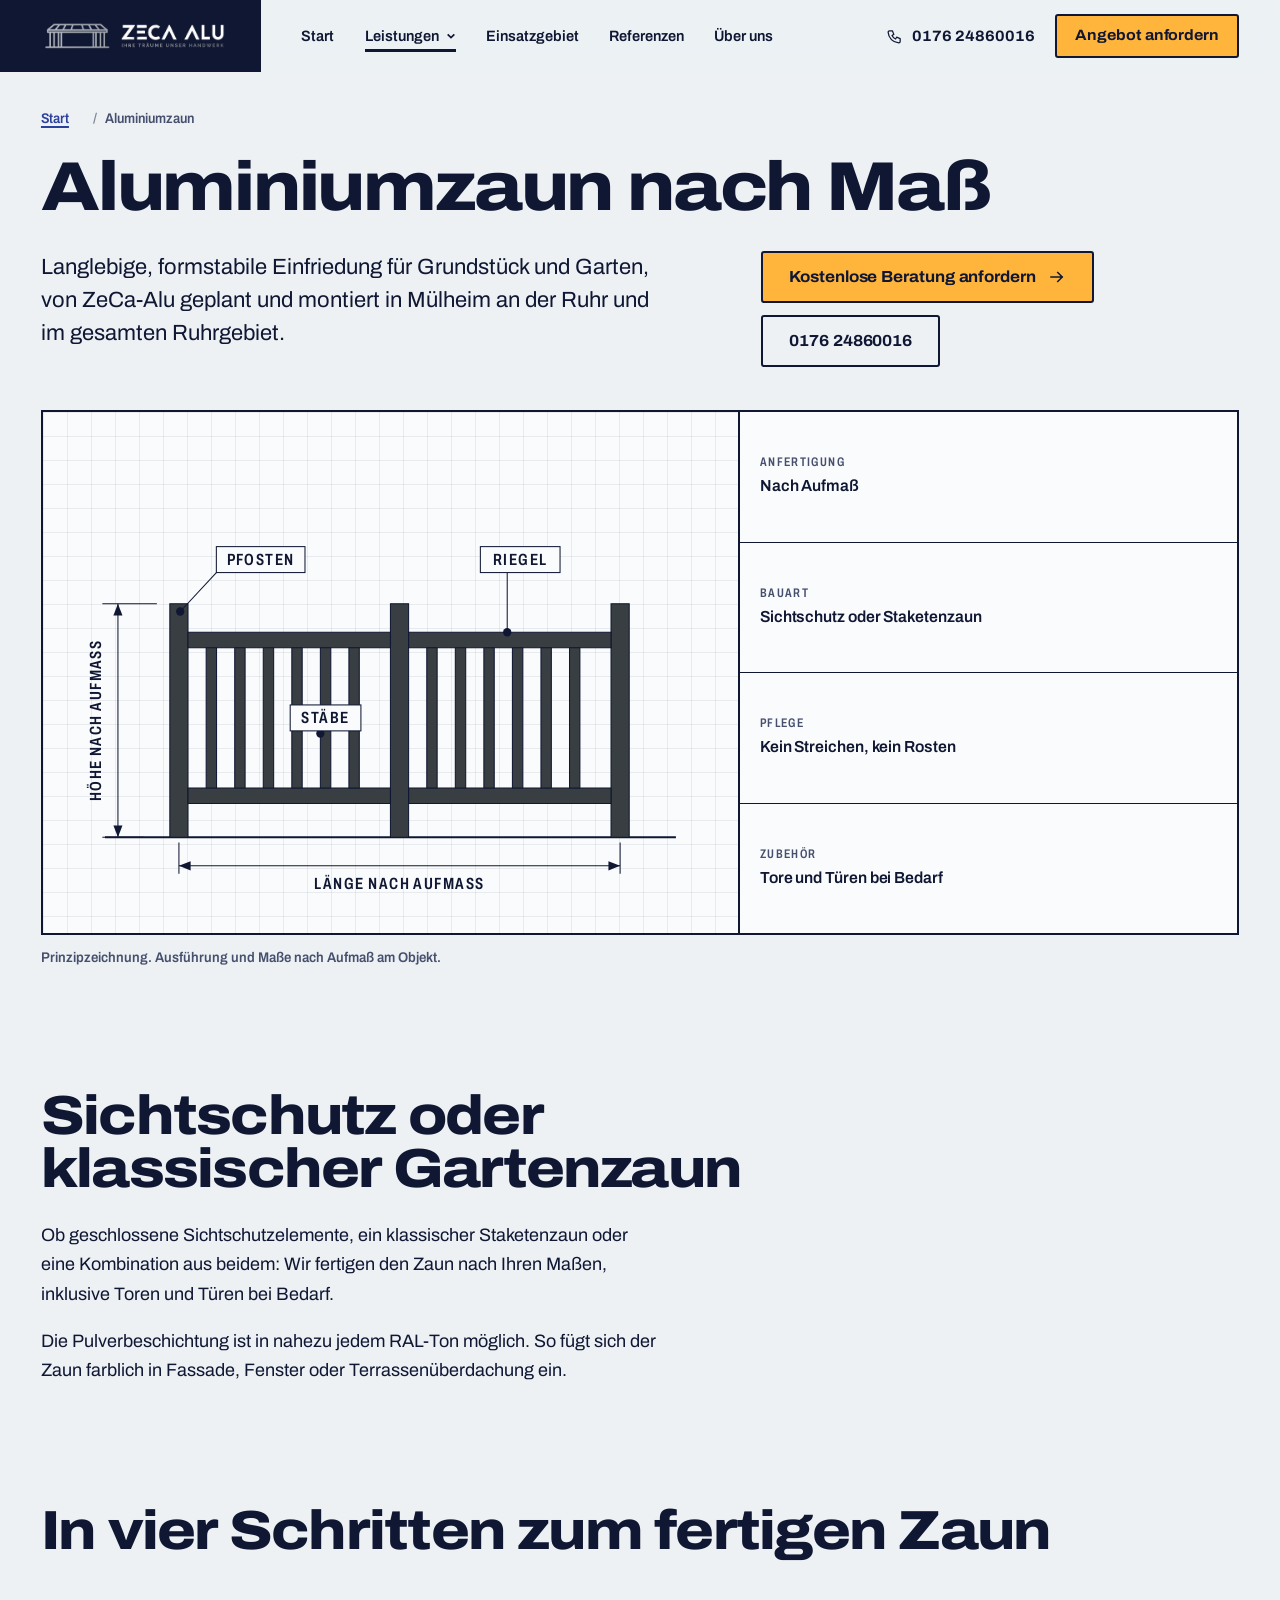
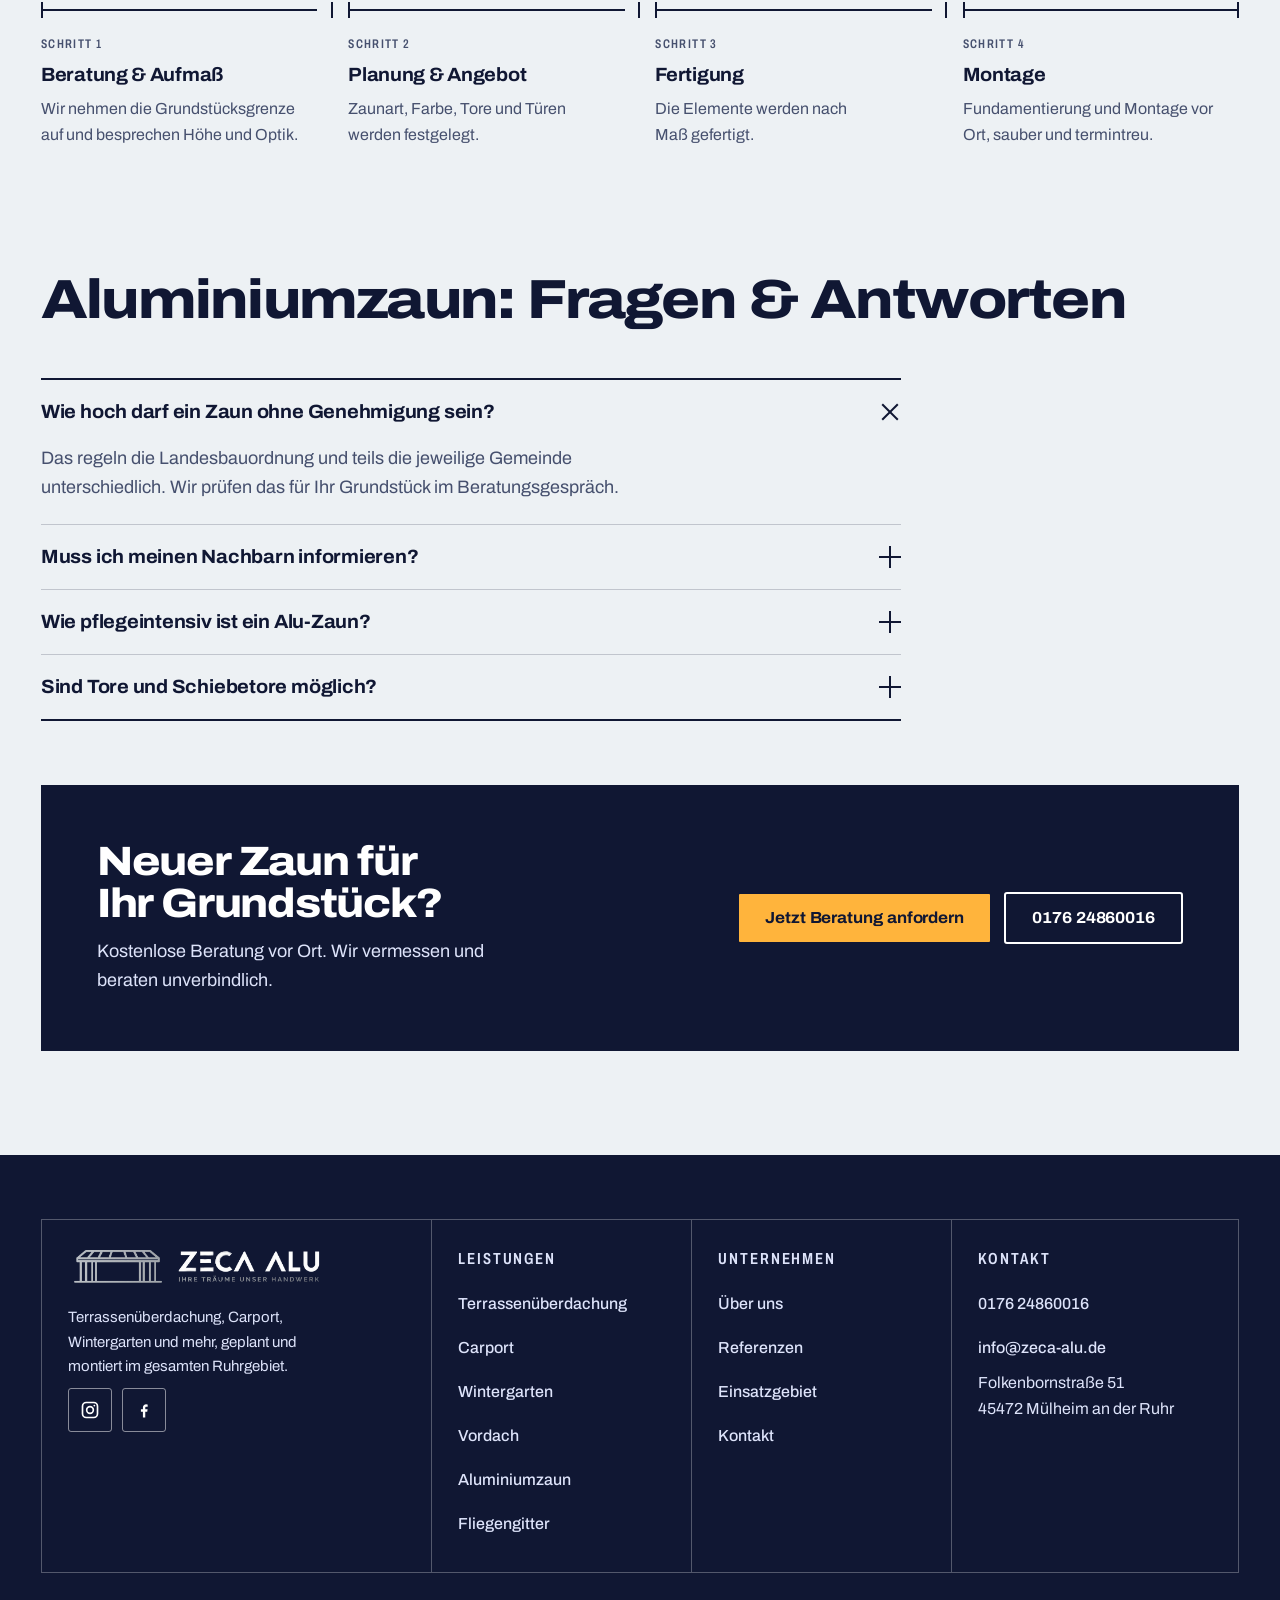
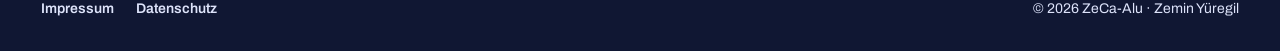
==== commit f6492ddd: "Neugestaltung: Systemblatt statt dunklem Handwerker-Look Neue visuelle Welt (Konstruktions-Datenblat" ====
--- a/alu-zaun/index.html
+++ b/alu-zaun/index.html
@@ -1,8 +1,9 @@
 <!DOCTYPE html>
 <html lang="de">
 <head>
+<!-- impeccable-disable cramped-padding, codex-grid-background -- Listen mit Linien statt Kästen und das Raster im Zeichnungsfeld sind Absicht -->
 <meta charset="UTF-8" />
-<meta name="viewport" content="width=device-width, initial-scale=1.0" />
+<meta name="viewport" content="width=device-width, initial-scale=1, viewport-fit=cover, interactive-widget=resizes-content" />
 <title>Aluminiumzaun Mülheim an der Ruhr &amp; Ruhrgebiet | ZeCa-Alu</title>
 <meta name="description" content="Alu-Zaun nach Maß: langlebige, pflegearme Einfriedung für Grundstück und Garten – geplant und montiert von ZeCa-Alu in Mülheim an der Ruhr und im gesamten Ruhrgebiet." />
 <link rel="canonical" href="https://zeca-alu.de/alu-zaun/" />
@@ -10,7 +11,11 @@
 <meta property="og:title" content="Aluminiumzaun Mülheim an der Ruhr &amp; Ruhrgebiet | ZeCa-Alu" />
 <meta property="og:url" content="https://zeca-alu.de/alu-zaun/" />
 <meta name="robots" content="index, follow" />
-<link rel="stylesheet" href="/assets/style.css" />
+<meta name="theme-color" content="#EDF1F4" />
+<link rel="icon" href="/favicon.svg" type="image/svg+xml" />
+<link rel="preload" href="/assets/fonts/archivo-latin-wdth.woff2" as="font" type="font/woff2" crossorigin />
+<script>document.documentElement.className+=" js"</script>
+<link rel="stylesheet" href="/assets/style.css?v=3" />
 <script type="application/ld+json">
 {
   "@context": "https://schema.org","@type": "Service","serviceType": "Aluminiumzaun",
@@ -22,119 +27,97 @@
 </head>
 <body>
 <a class="skip-link" href="#main">Zum Inhalt springen</a>
+<div class="sentinel" aria-hidden="true"></div>
 <header class="site">
-  <div class="wrap nav">
-    <a class="brand" href="/" aria-label="ZeCa-Alu Startseite"><img src="/images/bestand/logo.webp" alt="ZeCa-Alu – Ihre Träume, unser Handwerk" width="907" height="144" /></a>
-    <ul class="nav-links">
-      <li><a href="/">Start</a></li>
-      <li class="has-dropdown active">
-        <a href="/#leistungen">Leistungen <svg class="caret" viewBox="0 0 12 12" aria-hidden="true"><polyline points="2,4 6,8 10,4"/></svg></a>
-        <ul class="dropdown">
-          <li><a href="/terrassenueberdachung/">Terrassenüberdachung</a></li>
-          <li><a href="/carport/">Carport</a></li>
-          <li><a href="/wintergarten/">Wintergarten</a></li>
-          <li><a href="/vordach/">Vordach</a></li>
-          <li><a href="/alu-zaun/" aria-current="page">Aluminiumzaun</a></li>
-          <li><a href="/fliegengitter/">Fliegengitter</a></li>
-        </ul>
-      </li>
-      <li><a href="/einsatzgebiet/">Einsatzgebiet</a></li>
-      <li><a href="/referenzen/">Referenzen</a></li>
-      <li><a href="/ueber-uns/">Über uns</a></li>
-    </ul>
+  <div class="bar">
+    <a class="brand" href="/" aria-label="ZeCa-Alu Startseite"><img src="/images/bestand/logo.webp" alt="ZeCa-Alu, Ihre Träume, unser Handwerk" width="907" height="144" /></a>
+    <nav class="nav" aria-label="Hauptnavigation">
+      <ul class="nav-links">
+        <li><a href="/">Start</a></li>
+        <li class="has-dropdown">
+          <a href="/#leistungen" class="is-here">Leistungen <svg class="caret" viewBox="0 0 12 12" aria-hidden="true"><polyline points="2,4 6,8 10,4"/></svg></a>
+          <ul class="dropdown"><li><a href="/terrassenueberdachung/">Terrassenüberdachung</a></li><li><a href="/carport/">Carport</a></li><li><a href="/wintergarten/">Wintergarten</a></li><li><a href="/vordach/">Vordach</a></li><li><a href="/alu-zaun/" aria-current="page">Aluminiumzaun</a></li><li><a href="/fliegengitter/">Fliegengitter</a></li></ul>
+        </li>
+        <li><a href="/einsatzgebiet/">Einsatzgebiet</a></li>
+        <li><a href="/referenzen/">Referenzen</a></li>
+        <li><a href="/ueber-uns/">Über uns</a></li>
+      </ul>
+    </nav>
     <div class="nav-right">
-      <a class="nav-phone" href="tel:+4917624860016"><svg viewBox="0 0 24 24" aria-hidden="true"><path d="M6.6 10.8c1.4 2.8 3.8 5.2 6.6 6.6l2.2-2.2c.3-.3.7-.4 1-.2 1.2.5 2.4.8 3.7.9.6 0 1 .5 1 1v3.4c0 .6-.5 1-1 1C10.5 21.3 2.7 13.5 2.7 4.9c0-.6.5-1 1-1H7c.6 0 1 .5 1 1 .1 1.3.4 2.5.9 3.7.2.3.1.7-.2 1L6.6 10.8z"/></svg>0176 24860016</a>
-      <a class="btn btn-primary btn-sm" href="/kontakt/">Angebot anfordern</a>
+      <a class="nav-phone" href="tel:+4917624860016"><svg viewBox="0 0 24 24" aria-hidden="true"><path d="M5 4h4l2 5-2.5 1.5a11 11 0 0 0 5 5L15 13l5 2v4a2 2 0 0 1-2 2A16 16 0 0 1 3 6a2 2 0 0 1 2-2z"/></svg>0176 24860016</a>
+      <a class="btn btn-sm" href="/kontakt/">Angebot anfordern</a>
       <button class="burger" type="button" aria-label="Menü öffnen" aria-expanded="false" aria-controls="mobile-nav"><span></span><span></span><span></span></button>
     </div>
   </div>
 </header>
+
 <nav class="mobile-nav" id="mobile-nav" aria-label="Hauptmenü">
   <a href="/">Start</a>
+  <a href="/#leistungen">Leistungen</a>
+  <div class="sub">
+    <a href="/terrassenueberdachung/">Terrassenüberdachung</a><a href="/carport/">Carport</a><a href="/wintergarten/">Wintergarten</a><a href="/vordach/">Vordach</a><a href="/alu-zaun/" aria-current="page">Aluminiumzaun</a><a href="/fliegengitter/">Fliegengitter</a>
+  </div>
   <a href="/einsatzgebiet/">Einsatzgebiet</a>
-  <div class="sub">
-    <a href="/terrassenueberdachung/">Terrassenüberdachung</a>
-    <a href="/carport/">Carport</a>
-    <a href="/wintergarten/">Wintergarten</a>
-    <a href="/vordach/">Vordach</a>
-    <a href="/alu-zaun/" aria-current="page">Aluminiumzaun</a>
-    <a href="/fliegengitter/">Fliegengitter</a>
-  </div>
   <a href="/referenzen/">Referenzen</a>
   <a href="/ueber-uns/">Über uns</a>
   <a href="/kontakt/">Kontakt</a>
-  <a class="btn btn-primary btn-block mnav-cta" href="tel:+4917624860016">0176 24860016 anrufen</a>
+  <a class="btn mnav-cta" href="tel:+4917624860016">0176 24860016 anrufen</a>
 </nav>
 
 <main id="main">
-  <section class="page-hero">
-    <div class="wrap">
+  <section class="kopf">
+    <div class="sheet">
+      <nav class="breadcrumb" aria-label="Brotkrumen"><a href="/">Start</a><span class="sep" aria-hidden="true">/</span><span aria-current="page">Aluminiumzaun</span></nav>
       <h1>Aluminiumzaun nach Maß</h1>
-      <p class="lead">Langlebige, formstabile Einfriedung für Grundstück und Garten – von ZeCa-Alu geplant und montiert in Mülheim an der Ruhr und im gesamten Ruhrgebiet.</p>
-      <div class="cta-row" style="margin-top:24px;margin-bottom:0">
-        <a class="btn btn-primary" href="/kontakt/">Kostenlose Beratung anfordern</a>
-        <a class="btn btn-ghost" href="tel:+4917624860016">0176 24860016</a>
+      <div class="kopf-top">
+        <p class="lead">Langlebige, formstabile Einfriedung für Grundstück und Garten, von ZeCa-Alu geplant und montiert in Mülheim an der Ruhr und im gesamten Ruhrgebiet.</p>
+        <div class="cta-row"><a class="btn" href="/kontakt/">Kostenlose Beratung anfordern <svg viewBox="0 0 24 24" aria-hidden="true"><path d="M4 12h15M13 6l6 6-6 6"/></svg></a><a class="btn btn-line" href="tel:+4917624860016">0176 24860016</a></div>
+      </div>
+      <div class="kopf-bot">
+        <div class="field"><svg class="drw" viewBox="0 -30 480 346" preserveAspectRatio="xMidYMid meet" data-draw role="img" aria-label="Zeichnung eines Aluminiumzauns mit Pfosten, Riegeln und Stäben, Maße nach Aufmaß"><defs><pattern id="hatch-12" width="9" height="9" patternUnits="userSpaceOnUse" patternTransform="rotate(45)"><line x1="0" y1="0" x2="0" y2="9" style="stroke:var(--tinte);stroke-width:var(--m)"/></pattern></defs><path class="k dr" d="M20 270H460" pathLength="1"/><path class="fr dr" d="M70 90L84 90L84 270L70 270Z" pathLength="1"/><path class="fr dr" d="M240 90L254 90L254 270L240 270Z" pathLength="1"/><path class="fr dr" d="M410 90L424 90L424 270L410 270Z" pathLength="1"/><path class="fr dr" d="M84 112L240 112L240 124L84 124Z" pathLength="1"/><path class="fr dr" d="M84 232L240 232L240 244L84 244Z" pathLength="1"/><path class="fr dr" d="M254 112L410 112L410 124L254 124Z" pathLength="1"/><path class="fr dr" d="M254 232L410 232L410 244L254 244Z" pathLength="1"/><path class="fr dr" d="M98 124L106 124L106 232L98 232Z" pathLength="1"/><path class="fr dr" d="M120 124L128 124L128 232L120 232Z" pathLength="1"/><path class="fr dr" d="M142 124L150 124L150 232L142 232Z" pathLength="1"/><path class="fr dr" d="M164 124L172 124L172 232L164 232Z" pathLength="1"/><path class="fr dr" d="M186 124L194 124L194 232L186 232Z" pathLength="1"/><path class="fr dr" d="M208 124L216 124L216 232L208 232Z" pathLength="1"/><path class="fr dr" d="M268 124L276 124L276 232L268 232Z" pathLength="1"/><path class="fr dr" d="M290 124L298 124L298 232L290 232Z" pathLength="1"/><path class="fr dr" d="M312 124L320 124L320 232L312 232Z" pathLength="1"/><path class="fr dr" d="M334 124L342 124L342 232L334 232Z" pathLength="1"/><path class="fr dr" d="M356 124L364 124L364 232L356 232Z" pathLength="1"/><path class="fr dr" d="M378 124L386 124L386 232L378 232Z" pathLength="1"/><path class="m dr" d="M77 274V298" pathLength="1"/><path class="m dr" d="M417 274V298" pathLength="1"/><path class="m dr" d="M77 292H417" pathLength="1"/><path class="ar" d="M77 292L86 288.5L86 295.5Z"/><path class="ar" d="M417 292L408 288.5L408 295.5Z"/><text class="lb" x="247.0" y="310" text-anchor="middle">Länge nach Aufmaß</text><path class="m dr" d="M60 90H18" pathLength="1"/><path class="m dr" d="M50 270H18" pathLength="1"/><path class="m dr" d="M30 90V270" pathLength="1"/><path class="ar" d="M30 90L26.5 99L33.5 99Z"/><path class="ar" d="M30 270L26.5 261L33.5 261Z"/><text class="lb" transform="rotate(-90 17 180.0)" x="17" y="180.0" text-anchor="middle">Höhe nach Aufmaß</text><g class="lb"><path class="m dr" d="M105.85 66L78 96" pathLength="1"/><circle class="ar" cx="78" cy="96" r="3.2"/><rect x="105.85" y="46" width="68.30000000000001" height="20" fill="var(--glas)" stroke="var(--tinte)" stroke-width="var(--m)"/><text x="140" y="60.2" text-anchor="middle">Pfosten</text><path class="m dr" d="M330 66L330 112" pathLength="1"/><circle class="ar" cx="330" cy="112" r="3.2"/><rect x="309.3" y="46" width="61.400000000000006" height="20" fill="var(--glas)" stroke="var(--tinte)" stroke-width="var(--m)"/><text x="340" y="60.2" text-anchor="middle">Riegel</text><path class="m dr" d="M186 188L186 190" pathLength="1"/><circle class="ar" cx="186" cy="190" r="3.2"/><rect x="162.75" y="168" width="54.5" height="20" fill="var(--glas)" stroke="var(--tinte)" stroke-width="var(--m)"/><text x="190" y="182.2" text-anchor="middle">Stäbe</text></g></svg></div>
+        <div class="datenblatt"><div class="tb-cell"><span class="label">Anfertigung</span><span class="tb-val">Nach Aufmaß</span></div><div class="tb-cell"><span class="label">Bauart</span><span class="tb-val">Sichtschutz oder Staketenzaun</span></div><div class="tb-cell"><span class="label">Pflege</span><span class="tb-val">Kein Streichen, kein Rosten</span></div><div class="tb-cell"><span class="label">Zubehör</span><span class="tb-val">Tore und Türen bei Bedarf</span></div></div>
+      </div>
+      <p class="cap">Prinzipzeichnung. Ausführung und Maße nach Aufmaß am Objekt.</p>
+    </div>
+  </section>
+  <section class="sec">
+    <div class="sheet">
+      <div class="split single"><div class="prose"><h2>Sichtschutz oder klassischer Gartenzaun</h2><p>Ob geschlossene Sichtschutzelemente, ein klassischer Staketenzaun oder eine Kombination aus beidem: Wir fertigen den Zaun nach Ihren Maßen, inklusive Toren und Türen bei Bedarf.</p><p>Die Pulverbeschichtung ist in nahezu jedem RAL-Ton möglich. So fügt sich der Zaun farblich in Fassade, Fenster oder Terrassenüberdachung ein.</p></div></div>
+    </div>
+  </section>
+  <section class="sec">
+    <div class="sheet">
+      <h2>In vier Schritten zum fertigen Zaun</h2>
+      <ol class="chain" style="--n:4"><li><span class="label">Schritt 1</span><h3>Beratung &amp; Aufmaß</h3><p>Wir nehmen die Grundstücksgrenze auf und besprechen Höhe und Optik.</p></li><li><span class="label">Schritt 2</span><h3>Planung &amp; Angebot</h3><p>Zaunart, Farbe, Tore und Türen werden festgelegt.</p></li><li><span class="label">Schritt 3</span><h3>Fertigung</h3><p>Die Elemente werden nach Maß gefertigt.</p></li><li><span class="label">Schritt 4</span><h3>Montage</h3><p>Fundamentierung und Montage vor Ort, sauber und termintreu.</p></li></ol>
+    </div>
+  </section>
+  <section class="sec">
+    <div class="sheet">
+      <h2>Aluminiumzaun: Fragen &amp; Antworten</h2>
+      <div class="faq">
+      <details open><summary>Wie hoch darf ein Zaun ohne Genehmigung sein?</summary><p>Das regeln die Landesbauordnung und teils die jeweilige Gemeinde unterschiedlich. Wir prüfen das für Ihr Grundstück im Beratungsgespräch.</p></details>
+      <details><summary>Muss ich meinen Nachbarn informieren?</summary><p>Bei Grenzbebauung ist eine Abstimmung mit dem Nachbarn sinnvoll und oft rechtlich vorgeschrieben. Wir beraten Sie dazu ehrlich, ersetzen aber keine Rechtsberatung im Streitfall.</p></details>
+      <details><summary>Wie pflegeintensiv ist ein Alu-Zaun?</summary><p>Sehr gering: kein Streichen, kein Rosten, gelegentliches Abwischen reicht aus.</p></details>
+      <details><summary>Sind Tore und Schiebetore möglich?</summary><p>Ja, wir planen Tore und Türen passend zum Zaun, auf Wunsch auch elektrisch angetrieben.</p></details>
       </div>
     </div>
   </section>
-  <nav class="breadcrumb"><div class="wrap"><a href="/">Start</a><span class="sep">/</span><span>Aluminiumzaun</span></div></nav>
-
-  <section class="section">
-    <div class="wrap">
-      <div class="split single">
-        <div>
-          <h2>Sichtschutz oder klassischer Gartenzaun</h2>
-          <p>Ob geschlossene Sichtschutzelemente, ein klassischer Staketenzaun oder eine Kombination aus beidem: Wir fertigen den Zaun nach Ihren Maßen, inklusive Toren und Türen bei Bedarf.</p>
-          <p>Die Pulverbeschichtung ist in nahezu jedem RAL-Ton möglich – so fügt sich der Zaun farblich in Fassade, Fenster oder Terrassenüberdachung ein.</p>
-        </div>
-      </div>
-    </div>
-  </section>
-
-  <section class="section alt">
-    <div class="wrap">
-      <div class="section-head center">
-        <h2>In vier Schritten zum fertigen Zaun</h2>
-      </div>
-      <div class="steps">
-        <div class="step"><div class="n">Schritt 1</div><h3>Beratung &amp; Aufmaß</h3><p>Wir nehmen die Grundstücksgrenze auf und besprechen Höhe und Optik.</p></div>
-        <div class="step"><div class="n">Schritt 2</div><h3>Planung &amp; Angebot</h3><p>Zaunart, Farbe, Tore und Türen werden festgelegt.</p></div>
-        <div class="step"><div class="n">Schritt 3</div><h3>Fertigung</h3><p>Die Elemente werden nach Maß gefertigt.</p></div>
-        <div class="step"><div class="n">Schritt 4</div><h3>Montage</h3><p>Fundamentierung und Montage vor Ort, sauber und termintreu.</p></div>
-      </div>
-    </div>
-  </section>
-
-  <section class="section">
-    <div class="wrap">
-      <div class="faq" style="margin:0 auto">
-        <div class="section-head center" style="margin-left:auto;margin-right:auto">
-          <h2>Aluminiumzaun – Fragen &amp; Antworten</h2>
-        </div>
-        <details open><summary>Wie hoch darf ein Zaun ohne Genehmigung sein?</summary><p>Das regeln die Landesbauordnung und teils die jeweilige Gemeinde unterschiedlich. Wir prüfen das für Ihr Grundstück im Beratungsgespräch.</p></details>
-        <details><summary>Muss ich meinen Nachbarn informieren?</summary><p>Bei Grenzbebauung ist eine Abstimmung mit dem Nachbarn sinnvoll und oft rechtlich vorgeschrieben. Wir beraten Sie dazu ehrlich, ersetzen aber keine Rechtsberatung im Streitfall.</p></details>
-        <details><summary>Wie pflegeintensiv ist ein Alu-Zaun?</summary><p>Sehr gering – kein Streichen, kein Rosten, gelegentliches Abwischen reicht aus.</p></details>
-        <details><summary>Sind Tore und Schiebetore möglich?</summary><p>Ja, wir planen Tore und Türen passend zum Zaun, auf Wunsch auch elektrisch angetrieben.</p></details>
-      </div>
-    </div>
-  </section>
-
-  <section class="section alt">
-    <div class="wrap">
+  <section class="sec-tight">
+    <div class="sheet">
       <div class="cta-band">
-        <div><h3>Neuer Zaun für Ihr Grundstück?</h3><p>Kostenlose Beratung vor Ort – wir vermessen und beraten unverbindlich.</p></div>
-        <div class="actions"><a class="btn btn-primary" href="/kontakt/">Jetzt Beratung anfordern</a><a class="btn btn-ghost" href="tel:+4917624860016">0176 24860016</a></div>
+        <div><h3>Neuer Zaun für Ihr Grundstück?</h3><p>Kostenlose Beratung vor Ort. Wir vermessen und beraten unverbindlich.</p></div>
+        <div class="cta-row"><a class="btn" href="/kontakt/">Jetzt Beratung anfordern</a><a class="btn btn-line" href="tel:+4917624860016">0176 24860016</a></div>
       </div>
     </div>
   </section>
 </main>
 
 <footer class="site">
-  <div class="wrap">
+  <div class="sheet">
     <div class="footer-grid">
       <div class="footer-col footer-logo">
         <img src="/images/bestand/logo.webp" alt="ZeCa-Alu" width="907" height="144" loading="lazy" />
-        <p>Terrassenüberdachung, Carport, Wintergarten und mehr – geplant und montiert im gesamten Ruhrgebiet.</p>
+        <p>Terrassenüberdachung, Carport, Wintergarten und mehr, geplant und montiert im gesamten Ruhrgebiet.</p>
         <div class="social-icons">
           <a href="https://www.instagram.com/zeca_alu" aria-label="Instagram (öffnet in neuem Tab)" target="_blank" rel="noopener"><svg viewBox="0 0 24 24" aria-hidden="true"><path d="M7.5 2h9A5.5 5.5 0 0 1 22 7.5v9a5.5 5.5 0 0 1-5.5 5.5h-9A5.5 5.5 0 0 1 2 16.5v-9A5.5 5.5 0 0 1 7.5 2zm0 2A3.5 3.5 0 0 0 4 7.5v9A3.5 3.5 0 0 0 7.5 20h9a3.5 3.5 0 0 0 3.5-3.5v-9A3.5 3.5 0 0 0 16.5 4h-9zM12 7a5 5 0 1 1 0 10 5 5 0 0 1 0-10zm0 2a3 3 0 1 0 0 6 3 3 0 0 0 0-6zm5.2-3.4a1.1 1.1 0 1 1 0 2.2 1.1 1.1 0 0 1 0-2.2z"/></svg></a>
           <a href="https://www.facebook.com/61566838091135/" aria-label="Facebook (öffnet in neuem Tab)" target="_blank" rel="noopener"><svg viewBox="0 0 24 24" aria-hidden="true"><path d="M13.5 21v-7h2.4l.4-2.8h-2.8V9.4c0-.8.2-1.4 1.4-1.4h1.5V5.5A13 13 0 0 0 14.7 5c-2.4 0-4 1.5-4 4v2.2H8.3V14h2.4v7h2.8z"/></svg></a>
@@ -142,12 +125,7 @@
       </div>
       <div class="footer-col">
         <p class="footer-title">Leistungen</p>
-        <a href="/terrassenueberdachung/">Terrassenüberdachung</a>
-        <a href="/carport/">Carport</a>
-        <a href="/wintergarten/">Wintergarten</a>
-        <a href="/vordach/">Vordach</a>
-        <a href="/alu-zaun/">Aluminiumzaun</a>
-        <a href="/fliegengitter/">Fliegengitter</a>
+        <a href="/terrassenueberdachung/">Terrassenüberdachung</a><a href="/carport/">Carport</a><a href="/wintergarten/">Wintergarten</a><a href="/vordach/">Vordach</a><a href="/alu-zaun/">Aluminiumzaun</a><a href="/fliegengitter/">Fliegengitter</a>
       </div>
       <div class="footer-col">
         <p class="footer-title">Unternehmen</p>
@@ -169,11 +147,12 @@
     </div>
   </div>
 </footer>
+
 <div class="mobile-bar">
-  <a class="btn btn-ghost" href="tel:+4917624860016"><svg viewBox="0 0 24 24" aria-hidden="true"><path d="M6.6 10.8c1.4 2.8 3.8 5.2 6.6 6.6l2.2-2.2c.3-.3.7-.4 1-.2 1.2.5 2.4.8 3.7.9.6 0 1 .5 1 1v3.4c0 .6-.5 1-1 1C10.5 21.3 2.7 13.5 2.7 4.9c0-.6.5-1 1-1H7c.6 0 1 .5 1 1 .1 1.3.4 2.5.9 3.7.2.3.1.7-.2 1L6.6 10.8z"/></svg>Anrufen</a>
-  <a class="btn btn-primary" href="/kontakt/">Angebot anfordern</a>
+  <a class="btn btn-line" href="tel:+4917624860016"><svg viewBox="0 0 24 24" aria-hidden="true"><path d="M5 4h4l2 5-2.5 1.5a11 11 0 0 0 5 5L15 13l5 2v4a2 2 0 0 1-2 2A16 16 0 0 1 3 6a2 2 0 0 1 2-2z"/></svg>Anrufen</a>
+  <a class="btn" href="/kontakt/">Angebot anfordern</a>
 </div>
-<script src="/assets/main.js"></script>
+<script src="/assets/main.js?v=3"></script>
 <script>document.getElementById('jahr').textContent = new Date().getFullYear();</script>
 </body>
 </html>
--- a/assets/style.css
+++ b/assets/style.css
@@ -1,324 +1,537 @@
-/* ZeCa-Alu — geteiltes Stylesheet für alle Seiten. Kein Build-Tool, kein Framework. */
-
-/* Schriften selbst gehostet (keine Anfrage an Google-Server beim Seitenaufruf, DSGVO-konform ohne Einwilligungsbanner) */
-@font-face{font-family:'Inter';font-style:normal;font-weight:400 600;font-display:swap;src:url('/assets/fonts/inter-latin.woff2') format('woff2');unicode-range:U+0000-00FF,U+0131,U+0152-0153,U+02BB-02BC,U+02C6,U+02DA,U+02DC,U+2000-206F,U+20AC,U+2122;}
-@font-face{font-family:'Sora';font-style:normal;font-weight:500 700;font-display:swap;src:url('/assets/fonts/sora-latin.woff2') format('woff2');unicode-range:U+0000-00FF,U+0131,U+0152-0153,U+02BB-02BC,U+02C6,U+02DA,U+02DC,U+2000-206F,U+20AC,U+2122;}
+/* impeccable-disable codex-grid-background -- Das Raster liegt nur im Zeichnungsfeld und der Kartenfläche: Mess- und Konstruktionsflächen */
+/* impeccable-disable cramped-padding -- gelinte Listen und Foto-Rahmen sind bewusst randbündig, Innenabstände der Container stehen in Festwerten */
+/* ZeCa-Alu: Systemblatt. Geteiltes Stylesheet für alle Seiten, kein Build-Schritt, kein Framework.
+   Schrift selbst gehostet (Archivo, SIL OFL, siehe assets/fonts/OFL-Archivo.txt), keine Anfrage an Dritte. */
+
+@font-face{font-family:'Archivo';font-style:normal;font-weight:100 900;font-stretch:62% 125%;font-display:swap;
+  src:url('/assets/fonts/archivo-latin-wdth.woff2') format('woff2');
+  unicode-range:U+0000-00FF,U+0131,U+0152-0153,U+02BB-02BC,U+02C6,U+02DA,U+02DC,U+2000-206F,U+20AC,U+2122;}
 
 :root{
-  --anthracite-950:#17181b;
-  --anthracite-900:#22242a;
-  --anthracite-800:#2c2f36;
-  --anthracite-700:#3a3d44;
-  --silver-100:#eef0f2;
-  --silver-200:#d7dade;
-  --silver-300:#aeb3bb;
-  --copper-500:#b5723a;
-  --copper-600:#9c5f2e;   /* Fläche mit weißem Text (5,1:1) */
-  --copper-700:#8f5628;   /* Text/Links auf Hell: 5,9:1 weiß, 5,2:1 auf Silber, 4,9:1 auf Kupfer-100 */
-  --copper-100:#f4e7da;
-  --ink:#1b1c1f;
-  --muted:#5b6068;
-  --line:rgba(0,0,0,.09);
-  --line-dark:rgba(255,255,255,.12);
-  --radius:14px;
-  --radius-sm:8px;
-  --head:'Sora',sans-serif;
-  --body:'Inter',sans-serif;
-  --maxw:1180px;
-  --header-h:78px;
-  --focus:#b5723a;
-  --shadow:0 18px 40px rgba(23,24,27,.12);
-}
-@media(max-width:1100px){:root{--header-h:66px}}
-
-*{margin:0;padding:0;box-sizing:border-box}
-html{scroll-behavior:smooth;scroll-padding-top:calc(var(--header-h) + 16px);accent-color:var(--copper-600)}
-body{font-family:var(--body);color:var(--ink);background:#fff;line-height:1.6;-webkit-font-smoothing:antialiased}
-h1,h2,h3,h4,.head{font-family:var(--head);font-weight:700;line-height:1.15;letter-spacing:-.01em;color:var(--anthracite-950);text-wrap:balance}
-::selection{background:var(--copper-600);color:#fff}
-html{scrollbar-color:var(--anthracite-700) var(--silver-100)}
-input,textarea,select{caret-color:var(--copper-600)}
-
-/* Tastaturfokus: ein Ring für alle, Kupfer hat 3,9:1 auf Weiß und 4,6:1 auf Anthrazit */
-:focus-visible{outline:3px solid var(--focus);outline-offset:3px;border-radius:4px}
-.btn:focus-visible{outline-offset:3px;border-radius:500px}
-p{color:var(--muted)}
-img{max-width:100%;display:block}
+  /* Material- und Lichtpalette, abgeleitet aus den echten Fotos: Pfosten, Dämmerungshimmel, LED-Licht */
+  --blatt:#EDF1F4;        /* Zeichenblatt, kühles Aluminiumgrau-Weiß */
+  --glas:#F9FBFC;         /* Fläche auf dem Blatt */
+  --tinte:#101733;        /* Pfosten-Navy: Text, Linie, dunkle Flächen */
+  --tinte-2:#46506E;      /* Zweittext, 7:1 auf Blatt */
+  --alu:#7A8494;          /* Geisterlinien, nur Dekor */
+  --linie:rgba(16,23,51,.2);
+  --daemm:#2B3F9E;        /* Dämmerungsblau: Farbfeld, Link, Fokus (8:1 auf Blatt, 9:1 mit Weiß) */
+  --daemm-hell:#DDE3FA;
+  --licht:#FFB43C;        /* LED-Licht und Ortstafel-Gelb: Aktion */
+  --licht-hover:#FFC56A;
+  --fehler:#B3261E;
+  --ral:#383E42;          /* Vorauswahl der Zeichnung: RAL 7016 Anthrazitgrau */
+  --font:'Archivo','Helvetica Neue',Arial,sans-serif;
+  --ease-out:cubic-bezier(.23,1,.32,1);
+  --ease-io:cubic-bezier(.77,0,.175,1);
+  --ease-drawer:cubic-bezier(.32,.72,0,1);
+  --sheet:1360px;
+  --gutter:clamp(16px,3.2vw,44px);
+  --header-h:72px;
+  --r:3px;
+}
+@media(max-width:1100px){:root{--header-h:64px}}
+
+*,*::before,*::after{box-sizing:border-box}
+html{-webkit-text-size-adjust:100%;scroll-behavior:smooth;scroll-padding-top:calc(var(--header-h) + 24px);
+  -webkit-tap-highlight-color:transparent;accent-color:var(--daemm);scrollbar-color:var(--tinte) var(--blatt)}
+body{margin:0;font-family:var(--font);font-size:clamp(16px,.35vw + 15px,18px);line-height:1.62;color:var(--tinte);background:var(--blatt);
+  -webkit-font-smoothing:antialiased;text-rendering:optimizeLegibility}
+h1,h2,h3,h4,p,ul,ol,dl,dd,figure,blockquote{margin:0;padding:0}
+ul,ol{list-style:none}
+img,svg{display:block;max-width:100%}
 a{color:inherit;text-decoration:none}
-ul{list-style:none}
-.wrap{width:100%;max-width:var(--maxw);margin:0 auto;padding:0 22px}
-.only-mobile{display:none}
-@media(max-width:820px){.only-mobile{display:block}.only-desktop{display:none}}
-
-.skip-link{position:absolute;left:-999px;top:0;background:var(--copper-600);color:#fff;padding:10px 16px;z-index:200}
+::selection{background:var(--licht);color:var(--tinte)}
+input,textarea,select{caret-color:var(--daemm)}
+button{font:inherit;color:inherit}
+a,button,summary,label{touch-action:manipulation}
+.btn,.burger,.sw,.leg,.mobile-nav a,.nav-links a,.mobile-bar a,.index a,summary{-webkit-user-select:none;user-select:none;-webkit-touch-callout:none}
+
+/* Fokus: ein Ring für alle, auf dunklem Grund in Licht-Gelb */
+:focus-visible{outline:3px solid var(--daemm);outline-offset:3px}
+.on-dark :focus-visible,footer.site :focus-visible,.mobile-bar :focus-visible,.brand:focus-visible{outline-color:var(--licht)}
+.brand:focus-visible{outline-offset:-6px}
+
+/* ---------- Typografie ---------- */
+h1,h2,h3{font-weight:800;color:var(--tinte);text-wrap:balance}
+h1,h2{font-stretch:114%;letter-spacing:-.032em;line-height:.96}
+h1{font-size:clamp(30px,5.4vw,80px)}
+h2{font-size:clamp(28px,4.3vw,60px)}
+h3{font-size:clamp(19px,1.5vw,24px);font-stretch:104%;letter-spacing:-.015em;line-height:1.15;font-weight:700}
+p{max-width:62ch;text-wrap:pretty}
+.lead{font-size:clamp(17px,.9vw + 12px,22px);line-height:1.5;color:var(--tinte);max-width:48ch}
+.muted{color:var(--tinte-2)}
+.label{font-size:12.5px;font-weight:600;font-stretch:72%;letter-spacing:.11em;text-transform:uppercase;line-height:1.2;color:var(--tinte-2)}
+.num{font-variant-numeric:tabular-nums}
+.prose a:not(.btn),.legal a,.form-note a{color:var(--daemm);text-decoration:underline;text-decoration-thickness:1.5px;text-underline-offset:3px}
+@media(max-width:999px){h1,h2{font-stretch:100%}}
+@media(max-width:640px){h1,h2{hyphens:auto;-webkit-hyphens:auto;overflow-wrap:break-word;letter-spacing:-.022em;word-spacing:.12em}h1{font-stretch:84%;font-size:clamp(27px,7.8vw,38px)}h2{font-stretch:90%;font-size:clamp(26px,7.6vw,34px)}}
+
+/* ---------- Layout ---------- */
+.sheet{width:100%;max-width:calc(var(--sheet) + var(--gutter)*2);margin-inline:auto;
+  padding-left:max(var(--gutter),env(safe-area-inset-left,0px));padding-right:max(var(--gutter),env(safe-area-inset-right,0px))}
+.sec{padding-top:120px}
+.sec-tight{padding-top:64px}
+.sec-after-head{padding-top:56px}
+.sec.band{padding-bottom:120px}
+.sec + .band{margin-top:120px}
+main{padding-bottom:104px}
+@media(max-width:1100px){.sec{padding-top:88px}.sec.band{padding-bottom:88px}.sec + .band{margin-top:88px}main{padding-bottom:80px}}
+@media(max-width:640px){.sec{padding-top:64px}.sec-tight{padding-top:44px}.sec-after-head{padding-top:36px}.sec.band{padding-bottom:64px}.sec + .band{margin-top:64px}main{padding-bottom:64px}}
+.skip-link{position:absolute;left:-999px;top:0;background:var(--licht);color:var(--tinte);padding:12px 18px;font-weight:700;z-index:300;border:2px solid var(--tinte)}
 .skip-link:focus{left:8px;top:8px}
-
-/* ---------- buttons ---------- */
-.btn{min-height:48px;display:inline-flex;align-items:center;justify-content:center;gap:10px;font-family:var(--head);font-weight:600;font-size:16px;
-     padding:14px 26px;border-radius:500px;border:0;cursor:pointer;transition:.2s transform,.2s box-shadow,.2s background,.2s color;white-space:nowrap}
-.btn svg{width:18px;height:18px;flex:none}
-.btn-primary{background:var(--copper-600);color:#fff;box-shadow:0 8px 20px rgba(0,0,0,.28)}
-.btn-primary:hover{background:var(--copper-700);transform:translateY(-2px);box-shadow:0 12px 26px rgba(0,0,0,.34)}
-.btn-ghost{background:transparent;color:#fff;border:1.5px solid rgba(255,255,255,.4)}
-.btn-ghost:hover{background:rgba(255,255,255,.12)}
-.btn-outline{background:transparent;color:var(--anthracite-950);border:1.5px solid var(--line)}
-.btn-outline:hover{border-color:var(--copper-600);color:var(--copper-700)}
+.sr-only{position:absolute;width:1px;height:1px;padding:0;margin:-1px;overflow:hidden;clip:rect(0,0,0,0);white-space:nowrap;border:0}
+.sentinel{position:absolute;top:0;left:0;width:1px;height:1px;pointer-events:none}
+
+/* ---------- Schild-Button (Ortstafel-Gelb mit Tintenrand) ---------- */
+.btn{--bg:var(--licht);--fg:var(--tinte);display:inline-flex;align-items:center;justify-content:center;gap:12px;min-height:52px;padding:0 26px;
+  border:2px solid var(--tinte);border-radius:var(--r);background:var(--bg);color:var(--fg);font-size:16px;font-weight:700;font-stretch:106%;line-height:1.15;
+  letter-spacing:-.005em;cursor:pointer;touch-action:manipulation;user-select:none;-webkit-user-select:none;-webkit-touch-callout:none;white-space:nowrap;text-align:center;
+  transition:background-color .15s ease,color .15s ease,transform .12s var(--ease-out)}
+.btn:active{transform:scale(.97) translateY(1px)}
+.btn svg{width:18px;height:18px;flex:none;fill:none;stroke:currentColor;stroke-width:2;stroke-linecap:square;transition:transform .2s var(--ease-out)}
+.btn-ink{--bg:var(--tinte);--fg:#fff}
+.btn-line{--bg:transparent}
+.btn-sm{min-height:44px;padding:0 18px;font-size:15px}
 .btn-block{width:100%}
-.btn-sm{padding:10px 18px;font-size:14px;min-height:44px}
-
-/* ---------- header / nav ---------- */
-header.site{position:fixed;top:0;left:0;right:0;z-index:100;background:var(--anthracite-950);border-bottom:1px solid var(--line-dark)}
-.nav{display:flex;align-items:center;justify-content:space-between;height:var(--header-h);gap:14px}
-.brand{display:flex;align-items:center;height:100%;flex:none;min-height:44px}
-.brand img{height:36px;width:auto}
-.nav-links{display:flex;align-items:center;gap:10px;white-space:nowrap}
-.nav-links > li{position:relative}
-.nav-links a{color:var(--silver-200);font-weight:500;font-size:15px;padding:10px 6px;min-height:44px;display:flex;align-items:center;gap:6px;transition:.15s color}
-.nav-links > li > a:hover,.nav-links > li.active > a{color:#fff}
-.nav-links > li.active > a{color:var(--copper-500)}
-.caret{width:10px;height:10px;fill:none;stroke:currentColor;stroke-width:2;transition:.2s transform}
-.has-dropdown:hover .caret,.has-dropdown:focus-within .caret{transform:rotate(180deg)}
-.dropdown{position:absolute;top:100%;left:-16px;min-width:260px;background:#fff;border-radius:var(--radius-sm);box-shadow:var(--shadow);
-          padding:10px;opacity:0;visibility:hidden;transform:translateY(6px);transition:.18s;border:1px solid var(--line)}
-.has-dropdown:hover .dropdown,.has-dropdown:focus-within .dropdown{opacity:1;visibility:visible;transform:translateY(0)}
-.dropdown a{color:var(--ink);padding:12px 12px;border-radius:8px;font-size:14.5px}
-.dropdown a:hover{background:var(--copper-100);color:var(--copper-700)}
-.nav-right{display:flex;align-items:center;gap:14px;white-space:nowrap}
-.nav-phone{display:flex;align-items:center;gap:8px;color:#fff;font-family:var(--head);font-weight:600;font-size:15px;min-height:44px}
-.nav-phone svg{width:16px;height:16px;fill:var(--copper-500)}
-.burger{display:none;width:44px;height:44px;border:0;background:none;cursor:pointer;position:relative;flex:none}
-.burger span{position:absolute;left:10px;right:10px;height:2px;background:#fff;transition:.2s}
-.burger span:nth-child(1){top:15px}.burger span:nth-child(2){top:21px}.burger span:nth-child(3){top:27px}
-.burger.open span:nth-child(1){transform:translateY(6px) rotate(45deg)}
+.btn[disabled]{opacity:.7;cursor:progress}
+.on-dark .btn-line,.mobile-bar .btn-line{--fg:#fff;border-color:#fff}
+@media(max-width:640px){.btn{font-stretch:94%;white-space:normal;padding:12px 20px}}
+.cta-row{display:flex;flex-wrap:wrap;gap:12px}
+
+/* ---------- Header: Zeichnungsecke mit Logo-Plakette ---------- */
+header.site{position:sticky;top:0;z-index:100;background:rgb(237 241 244 / .9);-webkit-backdrop-filter:blur(14px) saturate(1.5);backdrop-filter:blur(14px) saturate(1.5);
+  border-bottom:1px solid transparent;transition:border-color .2s ease}
+header.site.is-stuck{border-bottom-color:var(--linie)}
+@media(prefers-reduced-transparency:reduce){header.site{background:var(--blatt);-webkit-backdrop-filter:none;backdrop-filter:none}}
+.bar{display:flex;align-items:stretch;height:var(--header-h);gap:clamp(12px,2.4vw,40px)}
+.brand{display:flex;align-items:center;flex:none;background:var(--tinte);min-height:44px;
+  padding:0 clamp(18px,2.4vw,34px) 0 max(var(--gutter),env(safe-area-inset-left,0px))}
+.brand img{height:30px;width:auto}
+.nav{display:flex;align-items:stretch;flex:1;min-width:0}
+.nav-links{display:flex;align-items:stretch;gap:clamp(2px,.8vw,14px);white-space:nowrap}
+.nav-links > li{position:relative;display:flex}
+.nav-links a{position:relative;display:flex;align-items:center;gap:7px;padding:0 10px;min-height:44px;font-size:15px;font-weight:600;font-stretch:96%;color:var(--tinte)}
+.nav-links > li > a::after{content:"";position:absolute;left:10px;right:10px;bottom:20px;height:3px;background:var(--tinte);transform:scaleX(0);transform-origin:left;transition:transform .22s var(--ease-out)}
+.nav-links > li > a[aria-current="page"]::after,.nav-links > li > a.is-here::after{transform:scaleX(1)}
+.caret{width:10px;height:10px;fill:none;stroke:currentColor;stroke-width:2;transition:transform .2s var(--ease-out)}
+.dropdown{position:absolute;top:calc(100% - 6px);left:0;min-width:290px;background:var(--glas);border:2px solid var(--tinte);border-radius:var(--r);padding:6px;
+  opacity:0;visibility:hidden;transform:translateY(6px);transition:opacity .16s var(--ease-out),transform .16s var(--ease-out),visibility 0s linear .16s}
+.has-dropdown:focus-within .dropdown{opacity:1;visibility:visible;transform:none;transition-delay:0s}
+.has-dropdown:focus-within .caret{transform:rotate(180deg)}
+.dropdown a{padding:0 14px;min-height:46px;border-radius:2px;font-weight:600;white-space:nowrap}
+.nav-right{display:flex;align-items:center;gap:clamp(10px,1.6vw,22px);margin-left:auto;padding-right:max(var(--gutter),env(safe-area-inset-right,0px));white-space:nowrap}
+.nav-phone{display:flex;align-items:center;gap:9px;min-height:44px;font-weight:700;font-stretch:106%;font-size:15px;font-variant-numeric:tabular-nums}
+.nav-phone svg{width:17px;height:17px;fill:none;stroke:currentColor;stroke-width:1.8;stroke-linejoin:round}
+.burger{display:none;width:48px;height:48px;border:2px solid var(--tinte);border-radius:var(--r);background:transparent;cursor:pointer;position:relative;flex:none;touch-action:manipulation}
+.burger span{position:absolute;left:12px;right:12px;height:2px;background:var(--tinte);transition:transform .22s var(--ease-out),opacity .15s ease}
+.burger span:nth-child(1){top:14px}.burger span:nth-child(2){top:21px}.burger span:nth-child(3){top:28px}
+.burger.open span:nth-child(1){transform:translateY(7px) rotate(45deg)}
 .burger.open span:nth-child(2){opacity:0}
-.burger.open span:nth-child(3){transform:translateY(-6px) rotate(-45deg)}
-
-/* Mobiles Menü: geschlossen ist es unsichtbar UND nicht fokussierbar (visibility), nicht nur verschoben */
-.mobile-nav{position:fixed;inset:var(--header-h) 0 0 0;background:var(--anthracite-950);z-index:99;transform:translateX(100%);visibility:hidden;
-            transition:transform .25s,visibility 0s linear .25s;overflow-y:auto;padding:10px 22px 40px}
-.mobile-nav.open{transform:translateX(0);visibility:visible;transition-delay:0s}
-.mobile-nav a{display:block;color:var(--silver-200);font-weight:600;font-size:19px;padding:16px 4px;min-height:52px;border-bottom:1px solid var(--line-dark)}
-.mobile-nav .sub a{font-size:16px;font-weight:500;padding-left:16px;color:var(--silver-300)}
-.mobile-nav .mnav-cta{margin-top:20px;color:#fff;border-bottom:0;text-align:center}
-
-/* Feste Leiste im Daumenbereich (mobil/Tablet) */
+.burger.open span:nth-child(3){transform:translateY(-7px) rotate(-45deg)}
+@media(max-width:1180px){.nav-phone{display:none}}
+
+/* Mobiles Menü: geschlossen unsichtbar UND nicht fokussierbar */
+.mobile-nav{display:none}
 .mobile-bar{display:none}
-
 @media(max-width:1100px){
-  .nav-links,.nav-right .nav-phone,.nav-right .btn{display:none}
+  .nav,.nav-right .btn{display:none}
   .burger{display:block}
-  .brand img{width:210px;height:auto}
-  body{padding-bottom:calc(72px + env(safe-area-inset-bottom))}
-  .mobile-bar{display:flex;gap:10px;position:fixed;left:0;right:0;bottom:0;z-index:90;background:var(--anthracite-900);border-top:1px solid var(--line-dark);
-              padding:10px 16px calc(10px + env(safe-area-inset-bottom));justify-content:center}
-  .mobile-bar .btn{flex:1;max-width:260px;padding:12px 16px;font-size:15px}
-}
-
+  .brand img{height:28px}
+  .mobile-nav{display:block;position:fixed;inset:var(--header-h) 0 0 0;height:calc(100dvh - var(--header-h));background:var(--blatt);z-index:99;overflow-y:auto;overscroll-behavior:contain;
+    padding:8px max(var(--gutter),env(safe-area-inset-right,0px)) calc(32px + env(safe-area-inset-bottom,0px)) max(var(--gutter),env(safe-area-inset-left,0px));
+    clip-path:inset(0 0 100% 0);visibility:hidden;transition:clip-path .3s var(--ease-drawer),visibility 0s linear .3s}
+  .mobile-nav.open{clip-path:inset(0);visibility:visible;transition-delay:0s}
+  .mobile-nav a{display:flex;align-items:center;min-height:56px;font-size:clamp(24px,6.4vw,32px);font-weight:800;font-stretch:104%;letter-spacing:-.025em;border-bottom:1px solid var(--linie);color:var(--tinte)}
+  .mobile-nav .sub{padding-left:2px}
+  .mobile-nav .sub a{font-size:18px;font-weight:600;font-stretch:96%;letter-spacing:0;min-height:48px;color:var(--tinte-2)}
+  .mobile-nav .mnav-cta{margin-top:22px;border:2px solid var(--tinte);justify-content:center;font-size:17px;font-stretch:104%;letter-spacing:0}
+  .mobile-nav > *{opacity:0;transform:translateY(10px);transition:opacity .25s var(--ease-out),transform .25s var(--ease-out)}
+  .mobile-nav.open > *{opacity:1;transform:none}
+  .mobile-nav.open > *:nth-child(2){transition-delay:30ms}.mobile-nav.open > *:nth-child(3){transition-delay:60ms}
+  .mobile-nav.open > *:nth-child(4){transition-delay:90ms}.mobile-nav.open > *:nth-child(5){transition-delay:120ms}
+  .mobile-nav.open > *:nth-child(6){transition-delay:150ms}.mobile-nav.open > *:nth-child(7){transition-delay:180ms}
+  body{padding-bottom:calc(76px + env(safe-area-inset-bottom,0px))}
+  .mobile-bar{display:flex;gap:10px;position:fixed;left:0;right:0;bottom:0;z-index:90;background:var(--tinte);
+    padding:10px max(14px,env(safe-area-inset-right,0px)) calc(10px + env(safe-area-inset-bottom,0px)) max(14px,env(safe-area-inset-left,0px))}
+  .mobile-bar .btn{flex:1;min-height:52px;padding:0 12px;font-size:15px;white-space:nowrap}
+}
 body.nav-open{overflow:hidden}
 
-/* ---------- breadcrumb ---------- */
-.breadcrumb{background:var(--silver-100);padding:0}
-.breadcrumb .wrap{display:flex;gap:8px;flex-wrap:wrap;align-items:center;font-size:13.5px;color:var(--muted)}
-.breadcrumb a{color:var(--copper-700);font-weight:500;display:inline-flex;align-items:center;min-height:44px;min-width:44px}
-.breadcrumb span.sep{color:var(--muted)}
-
-/* ---------- hero ---------- */
-.hero{position:relative;min-height:min(88vh,820px);display:flex;align-items:center;color:#fff;overflow:hidden;background:var(--anthracite-950)}
-.hero-bg{position:absolute;inset:0;width:100%;height:100%;object-fit:cover;z-index:0;opacity:.85}
-.hero-scrim{position:absolute;inset:0;z-index:1;
-  background:linear-gradient(100deg,rgba(23,24,27,.94) 0%,rgba(23,24,27,.78) 40%,rgba(23,24,27,.42) 75%,rgba(23,24,27,.55) 100%),
-             linear-gradient(0deg,rgba(23,24,27,.75) 0%,transparent 42%)}
-.hero .wrap{position:relative;z-index:2;padding-top:120px;padding-bottom:70px}
-@media(max-width:1100px){.hero .wrap{padding-top:100px}}
-.hero h1{font-size:clamp(25px,4.9vw,58px);color:#fff;max-width:900px;margin-bottom:14px;overflow-wrap:break-word}
-.hero .tagline{font-family:var(--head);font-weight:600;font-size:clamp(17px,2vw,22px);color:var(--copper-500);margin-bottom:18px}
-.hero .lead{font-size:clamp(16px,1.6vw,19px);color:rgba(255,255,255,.86);max-width:560px;margin-bottom:30px}
-.cta-row{display:flex;flex-wrap:wrap;gap:14px;align-items:center;margin-bottom:32px}
-.trust-chips{display:flex;flex-wrap:wrap;gap:12px 22px}
-.chip{display:flex;align-items:center;gap:9px;font-size:14px;color:rgba(255,255,255,.82);font-weight:500}
-.chip svg{width:18px;height:18px;fill:var(--copper-500);flex:none}
-
-/* kompaktes Anruf-Band direkt unter dem Hero */
-.callband{background:var(--copper-100);border-bottom:1px solid var(--line)}
-.callband .wrap{display:flex;flex-wrap:wrap;align-items:center;justify-content:space-between;gap:12px 28px;padding-top:14px;padding-bottom:14px}
-.callband p{color:var(--anthracite-950);font-size:15px;font-weight:500}
-.callband .actions{display:flex;flex-wrap:wrap;align-items:center;gap:8px 22px}
-.callband .tel{display:inline-flex;align-items:center;gap:8px;min-height:44px;font-family:var(--head);font-weight:700;font-size:17px;color:var(--anthracite-950)}
-.callband .tel svg{width:17px;height:17px;fill:var(--copper-700)}
-@media(max-width:560px){.callband .actions{width:100%}.callband .actions .btn{flex:1}}
-
-/* page-hero: kleinere Variante für Unterseiten ohne großes Bild */
-.page-hero{background:var(--anthracite-950);color:#fff;padding:150px 0 56px}
-@media(max-width:1100px){.page-hero{padding-top:128px}}
-.page-hero h1{color:#fff;font-size:clamp(25px,5vw,48px);max-width:820px;overflow-wrap:break-word}
-.page-hero .lead{color:rgba(255,255,255,.82);max-width:640px;font-size:17px;margin-top:14px}
-
-/* ---------- sections ---------- */
-.section{padding:88px 0}
-.section.tight{padding:56px 0}
-.section.alt{background:var(--silver-100)}
-.section.dark{background:var(--anthracite-950);color:#fff}
-.section.dark h2,.section.dark h3{color:#fff}
-.section.dark p{color:rgba(255,255,255,.75)}
-.section-head{max-width:680px;margin-bottom:48px}
-.section-head.center{margin-left:auto;margin-right:auto;text-align:center}
-.section-head h2{font-size:clamp(26px,3.6vw,40px);margin-bottom:14px}
-.section-head p{font-size:16.5px}
-
-/* ---------- services grid ---------- */
-.services-grid{display:grid;grid-template-columns:repeat(3,1fr);gap:22px}
-.service-card{background:#fff;border:1px solid var(--line);border-radius:var(--radius);padding:30px 26px;transition:.2s box-shadow,.2s transform}
-.service-card:hover{box-shadow:var(--shadow);transform:translateY(-3px)}
-.service-card .icon{width:52px;height:52px;color:var(--copper-500);margin-bottom:18px}
-.service-card .icon svg{width:100%;height:100%}
-.service-card h3{font-size:19px;margin-bottom:10px}
-.service-card p{font-size:14.5px;margin-bottom:16px}
-.service-card .more{color:var(--copper-700);font-weight:600;font-size:14px;display:inline-flex;align-items:center;gap:6px;min-height:44px}
-.service-card .more svg{width:14px;height:14px}
-@media(max-width:980px){.services-grid{grid-template-columns:repeat(2,1fr)}}
-@media(max-width:620px){.services-grid{grid-template-columns:1fr}}
-
-/* ---------- split (bild + text) ---------- */
-.split{display:grid;grid-template-columns:1fr 1fr;gap:56px;align-items:center}
-.split.reverse .split-media{order:2}
-.split-media img{height:auto}
-.split-media img,.split-media .ph{border-radius:var(--radius);width:100%;aspect-ratio:4/3;object-fit:cover}
-.split.single{display:block;max-width:760px}
-.split h2{font-size:clamp(24px,3.2vw,34px);margin-bottom:16px}
-.split p{margin-bottom:14px;font-size:15.5px}
-@media(max-width:900px){.split{grid-template-columns:1fr}.split.reverse .split-media{order:0}}
-
-/* ---------- gallery ---------- */
-.gallery-grid{display:grid;grid-template-columns:repeat(3,1fr);gap:18px}
-.gallery-item{position:relative;border-radius:var(--radius);overflow:hidden;aspect-ratio:4/3}
-.gallery-item img{width:100%;height:100%;object-fit:cover;transition:.3s transform}
-.gallery-item:hover img{transform:scale(1.06)}
-.gallery-cap{position:absolute;left:0;right:0;bottom:0;padding:14px 16px;background:linear-gradient(0deg,rgba(23,24,27,.88),transparent);
-             color:#fff;font-size:13.5px;font-weight:600}
-@media(max-width:900px){.gallery-grid{grid-template-columns:repeat(2,1fr)}}
-.gallery-grid.two{grid-template-columns:repeat(2,1fr)}
-@media(max-width:620px){.gallery-grid.two{grid-template-columns:1fr}}
-@media(max-width:560px){.gallery-grid{grid-template-columns:1fr}}
-
-/* ---------- steps ---------- */
-.steps{display:grid;grid-template-columns:repeat(4,1fr);gap:22px}
-.step{background:#fff;border:1px solid var(--line);border-radius:var(--radius);padding:26px 22px}
-.step .n{font-family:var(--head);font-weight:700;font-size:14px;color:var(--copper-700);letter-spacing:1px;margin-bottom:12px}
-.step h3{font-size:16.5px;margin-bottom:8px}
-.step p{font-size:14px}
-@media(max-width:980px){.steps{grid-template-columns:repeat(2,1fr)}}
-@media(max-width:560px){.steps{grid-template-columns:1fr}}
-
-/* ---------- area chips (Einsatzgebiet): drei Gruppen, Sitz hervorgehoben ---------- */
-.area-groups{display:flex;flex-direction:column;gap:22px}
-.area-group{display:flex;flex-direction:column;gap:10px}
-.area-groups.center .area-group{align-items:center}
-.area-label{font-size:13.5px;font-weight:600;color:var(--muted)}
-.section.dark .area-label{color:var(--silver-300)}
-.area-chips{display:flex;flex-wrap:wrap;gap:10px}
-.area-groups.center .area-chips{justify-content:center}
-.area-chip{padding:9px 16px;border-radius:500px;background:#fff;border:1px solid var(--line);font-weight:600;font-size:14.5px;color:var(--anthracite-950)}
-.area-chip.main{background:var(--copper-100);border-color:var(--copper-600);color:var(--copper-700);font-size:17px;padding:12px 24px}
-.area-chip.sec{background:transparent;font-weight:500;border-style:dashed}
-.section.dark .area-chip.sec{color:var(--silver-200);border-color:rgba(255,255,255,.28)}
+@media(hover:hover) and (pointer:fine){
+  .nav-links > li > a:hover::after{transform:scaleX(1)}
+  .has-dropdown:hover .dropdown{opacity:1;visibility:visible;transform:none;transition-delay:0s}
+  .has-dropdown:hover .caret{transform:rotate(180deg)}
+  .dropdown a:hover{background:var(--blatt)}
+  .btn:hover{--bg:var(--licht-hover)}
+  .btn-ink:hover{--bg:var(--daemm)}
+  .btn-line:hover{--bg:var(--tinte);--fg:#fff}
+  .on-dark .btn-line:hover,.mobile-bar .btn-line:hover,.cta-band .btn-line:hover{--bg:#fff;--fg:var(--tinte)}
+  .btn:hover svg{transform:translateX(3px)}
+}
+
+/* ---------- Brotkrumen ---------- */
+.breadcrumb{display:flex;flex-wrap:wrap;align-items:center;gap:2px 8px;font-size:14px;font-weight:600;font-stretch:90%;color:var(--tinte-2);padding-top:clamp(14px,2vw,24px)}
+.breadcrumb a{display:inline-flex;align-items:center;min-height:44px;min-width:44px;color:var(--daemm);text-decoration:underline;text-decoration-thickness:1.5px;text-underline-offset:3px}
+.breadcrumb .sep{color:var(--alu)}
+
+/* ---------- Hero: das Blatt ---------- */
+.hero{padding-top:clamp(12px,1.4vw,20px)}
+.hero h1 .l{display:block}
+.h1-sub{display:block;margin-top:.32em;font-size:clamp(18px,2.1vw,30px);font-stretch:100%;font-weight:500;letter-spacing:-.012em;line-height:1.2;color:var(--tinte-2)}
+.hero-sub{display:grid;grid-template-columns:minmax(0,1fr) auto;gap:clamp(16px,4vw,64px);align-items:end;margin-top:clamp(12px,1.1vw,16px)}
+.hero-sub .lead{font-size:clamp(17px,.7vw + 12px,20px);max-width:64ch}
+.hero-act{display:flex;flex-wrap:wrap;align-items:center;gap:6px 24px}
+.act-tel{display:inline-flex;align-items:center;min-height:44px;font-size:18px;font-weight:700;font-stretch:108%;font-variant-numeric:tabular-nums;color:var(--tinte);text-decoration:underline;text-decoration-thickness:1.5px;text-underline-offset:4px}
+@media(hover:hover) and (pointer:fine){.act-tel:hover{color:var(--daemm)}}
+@media(max-width:820px){.hero-sub{grid-template-columns:1fr}.hero-act .btn{flex:1 1 100%}}
+
+/* Bildbühne mit Maßlinie: Hilfslinien setzen genau an den Pfosten des Fotos an */
+.plate{margin-top:clamp(14px,1.4vw,20px);margin-bottom:clamp(76px,7vw,92px)}
+.plate-frame{--s:max(100cqw/1600,100cqh/1200);position:relative;aspect-ratio:3.2/1;container-type:size;border:2px solid var(--tinte);background:var(--tinte)}
+.plate-clip{position:absolute;inset:0;overflow:hidden}
+.plate-img{width:100%;height:100%;object-fit:cover;object-position:50% 60%}
+.dim .ext{position:absolute;top:100%;width:0;height:52px;border-left:1px solid var(--tinte);left:calc(50cqw + (var(--x) - 800) * var(--s))}
+.dim .dline{position:absolute;top:calc(100% + 34px);height:0;border-top:1px solid var(--tinte);left:calc(50cqw + (var(--x1) - 800) * var(--s));width:calc((var(--x2) - var(--x1)) * var(--s))}
+.dim .dline::before,.dim .dline::after{content:"";position:absolute;top:-5px;width:14px;height:9px;background:var(--tinte);clip-path:polygon(0 50%,100% 0,100% 100%)}
+.dim .dline::before{left:0}
+.dim .dline::after{right:0;transform:scaleX(-1)}
+.dim .dtxt{position:absolute;left:50%;top:-12px;transform:translateX(-50%);background:var(--blatt);padding:0 14px;white-space:nowrap}
+@media(max-width:820px){.plate-frame{aspect-ratio:4/3}.plate{margin-bottom:84px}}
+@media(max-width:520px){.dim .dtxt{top:9px;padding:0;background:none;font-size:11.5px;letter-spacing:.07em}.dim .dline::before,.dim .dline::after{width:12px;height:8px;top:-4px}}
+
+/* Schriftfeld: Zeichnungsfeld mit Fakten und Aktion */
+.titleblock{display:grid;grid-template-columns:repeat(3,minmax(0,1fr)) minmax(0,1.25fr);border:2px solid var(--tinte);background:var(--glas)}
+.tb-cell{display:flex;flex-direction:column;gap:6px;padding:16px 20px 18px;border-right:1px solid var(--tinte);min-height:104px}
+.tb-val{font-size:clamp(16px,1.2vw,19px);font-weight:600;font-stretch:98%;line-height:1.28;letter-spacing:-.005em}
+.tb-brand{border-right:0;background:var(--daemm);color:#fff;justify-content:center}
+.tb-brand .label{color:var(--daemm-hell)}
+.slogan{font-size:clamp(20px,2vw,28px);font-weight:800;font-stretch:112%;letter-spacing:-.03em;line-height:1.05;color:#fff;max-width:14ch}
+@media(max-width:1000px){.titleblock{grid-template-columns:1fr 1fr}.tb-cell{border-bottom:1px solid var(--tinte)}.tb-cell:nth-child(2){border-right:0}.tb-brand{grid-column:1/-1;border-bottom:0}.slogan{max-width:none}}
+@media(max-width:520px){.titleblock{grid-template-columns:1fr}.tb-cell{border-right:0;min-height:0}}
+
+/* ---------- Blattverzeichnis: die sechs Leistungen ---------- */
+.sec-head{max-width:68ch}
+.sec-head p{margin-top:clamp(14px,1.6vw,22px)}
+.index{margin-top:clamp(32px,4.5vw,64px);border-top:2px solid var(--tinte)}
+.index li{border-bottom:1px solid var(--linie)}
+.index li:last-child{border-bottom:2px solid var(--tinte)}
+.index a{position:relative;display:grid;grid-template-columns:clamp(140px,15vw,220px) minmax(0,1.7fr) minmax(0,1fr) 52px;align-items:center;gap:clamp(16px,3vw,48px);
+  min-height:132px;padding-block:clamp(16px,2vw,28px);transition:background-color .2s ease}
+.row-title{font-size:clamp(21px,2.4vw,38px);font-weight:800;font-stretch:112%;letter-spacing:-.03em;line-height:1;transition:transform .25s var(--ease-out)}
+.row-text{color:var(--tinte-2);font-size:16px;max-width:38ch}
+.row-go{width:52px;height:52px;display:grid;place-items:center;border:2px solid var(--tinte);border-radius:var(--r);background:transparent;transition:background-color .15s ease}
+.row-go svg{width:20px;height:20px;fill:none;stroke:var(--tinte);stroke-width:2;stroke-linecap:square;transition:transform .2s var(--ease-out)}
+@media(hover:hover) and (pointer:fine){
+  .index a:hover{background:var(--glas)}
+  .index a:hover .row-title{transform:translateX(8px)}
+  .index a:hover .row-go{background:var(--licht)}
+  .index a:hover .row-go svg{transform:translateX(3px)}
+  .index a:hover .drw .dr{animation:draw .45s var(--ease-out) both}
+}
+@keyframes draw{from{stroke-dashoffset:1}to{stroke-dashoffset:0}}
+@media(max-width:760px){
+  .index a{grid-template-columns:104px minmax(0,1fr);grid-template-areas:"d t" "d x";gap:4px 18px;min-height:0;align-items:start}
+  .index .drw{grid-area:d}.row-title{grid-area:t;align-self:end;font-stretch:84%}.row-text{grid-area:x}.row-go{display:none}
+}
+
+/* ---------- Zeichnungen ---------- */
+.drw{display:block;width:100%;height:auto;overflow:visible;--k:1.5;--m:.8;color:var(--tinte)}
+.drw .k{fill:none;stroke:var(--tinte);stroke-width:var(--k);stroke-linejoin:miter}
+.drw .m{fill:none;stroke:var(--tinte);stroke-width:var(--m)}
+.drw .g{fill:none;stroke:var(--alu);stroke-width:var(--m);stroke-dasharray:7 6}
+.drw .fr{fill:var(--ral);stroke:var(--tinte);stroke-width:var(--m);stroke-linejoin:miter;transition:fill .28s ease}
+.drw .gl{fill:rgb(43 63 158 / .13);stroke:var(--tinte);stroke-width:var(--m)}
+.drw .ha{stroke:var(--tinte);stroke-width:var(--m)}
+.drw .sf{fill:var(--glas);stroke:var(--alu);stroke-width:var(--m);stroke-dasharray:7 6}
+.drw .fl{fill:rgb(16 23 51 / .05);stroke:var(--tinte);stroke-width:var(--m)}
+.drw .ar{fill:var(--tinte);stroke:none}
+.drw .al{fill:none;stroke:var(--alu);stroke-width:var(--m)}
+.drw text{font-family:var(--font);font-size:12.5px;font-weight:600;font-stretch:72%;letter-spacing:.09em;text-transform:uppercase;fill:var(--tinte)}
+.drw .dr{stroke-dasharray:1;stroke-dashoffset:0}
+.js .drw[data-draw]:not(.is-drawn) .dr{stroke-dashoffset:1}
+.js .drw[data-draw]:not(.is-drawn) .fr,.js .drw[data-draw]:not(.is-drawn) .gl,.js .drw[data-draw]:not(.is-drawn) .fl{opacity:0}
+.js .drw[data-draw]:not(.is-drawn) .lb{opacity:0}
+.drw[data-draw].is-drawn .dr{transition:stroke-dashoffset 1.1s var(--ease-out)}
+.drw[data-draw].is-drawn .fr,.drw[data-draw].is-drawn .gl,.drw[data-draw].is-drawn .fl{transition:opacity .5s ease .5s,fill .28s ease}
+.drw[data-draw].is-drawn .lb{transition:opacity .4s ease .9s}
+.index .drw{--k:3.3;--m:1.7}
+.index .drw .lb{display:none}
+@media(max-width:700px){.field .drw g.lb{display:none}.field .drw text.lb{font-size:17px;letter-spacing:.04em}}
+
+/* Zeichnungsfeld: das Raster ist nur hier sichtbar */
+.field{position:relative;background-color:var(--glas);background-image:linear-gradient(rgb(16 23 51 / .07) 1px,transparent 1px),linear-gradient(90deg,rgb(16 23 51 / .07) 1px,transparent 1px);
+  background-size:24px 24px;border:2px solid var(--tinte)}
+
+/* ---------- Seitenkopf der Leistungsseiten: H1, Lead, Zeichnungsfeld mit Datenblatt ---------- */
+.kopf{padding-bottom:0}
+.kopf h1{margin-top:clamp(6px,1vw,14px)}
+.kopf-top{display:grid;grid-template-columns:minmax(0,7fr) minmax(0,5fr);gap:clamp(16px,4vw,64px);align-items:start;margin-top:clamp(18px,2.4vw,32px)}
+.kopf-top .cta-row{justify-content:flex-start}
+.kopf-bot{display:grid;grid-template-columns:minmax(0,7fr) minmax(0,5fr);margin-top:clamp(28px,3.4vw,48px);align-items:stretch}
+.kopf .field{padding:36px;display:flex;align-items:center;justify-content:center;min-height:clamp(240px,30vw,420px)}
+.kopf .field .drw{max-width:640px;margin-inline:auto}
+.datenblatt{border:2px solid var(--tinte);border-left:0;background:var(--glas);display:flex;flex-direction:column}
+.datenblatt .tb-cell{border-right:0;border-bottom:1px solid var(--tinte);flex:1;justify-content:center}
+.datenblatt .tb-cell:last-child{border-bottom:0}
+@media(max-width:900px){
+  .kopf-top,.kopf-bot{grid-template-columns:1fr}
+  .datenblatt{border-left:2px solid var(--tinte);border-top:0}
+  .kopf .field{padding:20px}
+}
+
+
+/* Zwei Fotos nebeneinander, gleiche Höhe */
+.gal{display:grid;grid-template-columns:minmax(0,7fr) minmax(0,5fr);gap:clamp(16px,2.4vw,32px);margin-top:clamp(28px,4vw,56px);align-items:stretch}
+.gal figure{display:flex;flex-direction:column;min-width:0}
+.gal .photo{flex:1;display:flex;min-height:0}
+.gal .photo img{flex:1;min-height:0;height:100%}
+.gal figure:first-child .photo img{aspect-ratio:4/3;height:auto}
+.gal figure:last-child .photo img{aspect-ratio:auto;object-position:50% 40%}
+@media(max-width:700px){.gal{grid-template-columns:1fr}.gal figure:last-child .photo img{aspect-ratio:4/3;height:auto}}
+
+/* ---------- Text-/Bild-Abschnitte ---------- */
+.split{display:grid;grid-template-columns:minmax(0,5fr) minmax(0,7fr);gap:clamp(28px,5vw,88px);align-items:start}
+.split.rev{grid-template-columns:minmax(0,7fr) minmax(0,5fr)}
+.split.single{grid-template-columns:minmax(0,1fr);max-width:820px}
+.prose h2,.split h2{margin-bottom:clamp(16px,2vw,28px)}
+.prose p + p{margin-top:1em}
+.prose .btn{margin-top:clamp(22px,2.6vw,34px)}
+@media(max-width:900px){.split,.split.rev{grid-template-columns:1fr}}
+.photo{position:relative;border:2px solid var(--tinte);background:var(--tinte)}
+.photo img{width:100%;height:auto;aspect-ratio:4/3;object-fit:cover}
+.photo.wide img{aspect-ratio:16/10}
+.cap{margin-top:12px;font-size:14px;font-weight:600;font-stretch:92%;color:var(--tinte-2);max-width:none}
+
+/* Ablauf als Maßkette: Linie mit Teilstrichen, keine Karten */
+.chain{display:grid;grid-template-columns:repeat(var(--n,4),minmax(0,1fr));gap:0 clamp(18px,2.4vw,36px);margin-top:clamp(28px,4vw,56px)}
+.chain li{position:relative;border-top:2px solid var(--tinte);padding-top:26px;padding-bottom:6px}
+.chain li::before{content:"";position:absolute;left:0;top:-9px;width:2px;height:16px;background:var(--tinte)}
+.chain li::after{content:"";position:absolute;right:calc(clamp(18px,2.4vw,36px) / -2);top:-9px;width:2px;height:16px;background:var(--tinte)}
+.chain li:last-child::after{right:0}
+.chain .label{display:block;margin-bottom:12px}
+.chain h3{margin-bottom:10px}
+.chain p{font-size:16px;color:var(--tinte-2)}
+@media(max-width:900px){.chain{grid-template-columns:repeat(2,minmax(0,1fr));row-gap:28px}.chain li::after{display:none}}
+@media(max-width:560px){.chain{grid-template-columns:1fr}}
+
+/* Eigenschaften als Liste: Begriff links, Erklärung rechts */
+.facts{margin-top:clamp(28px,4vw,56px);border-top:2px solid var(--tinte)}
+.facts > div{display:grid;grid-template-columns:minmax(0,5fr) minmax(0,7fr);gap:8px clamp(20px,4vw,64px);padding-block:clamp(18px,2.4vw,30px);border-bottom:1px solid var(--linie)}
+.facts > div:last-child{border-bottom:2px solid var(--tinte)}
+.facts dt{font-size:clamp(21px,2.6vw,34px);font-weight:800;font-stretch:108%;letter-spacing:-.028em;line-height:1.05}
+.facts dd{color:var(--tinte-2);max-width:50ch}
+@media(max-width:760px){.facts > div{grid-template-columns:1fr}.facts dt{font-stretch:88%}}
 
 /* ---------- FAQ ---------- */
-.faq{max-width:760px}
-.faq details{border-bottom:1px solid var(--line);padding:4px 0}
-.faq summary{font-family:var(--head);font-weight:600;font-size:16.5px;cursor:pointer;display:flex;justify-content:space-between;align-items:center;gap:16px;list-style:none;color:var(--anthracite-950);min-height:44px;padding:12px 0}
+.faq{margin-top:clamp(28px,4vw,52px);max-width:860px;border-top:2px solid var(--tinte)}
+.faq details{border-bottom:1px solid var(--linie)}
+.faq details:last-child{border-bottom:2px solid var(--tinte)}
+.faq summary{display:flex;justify-content:space-between;align-items:center;gap:20px;list-style:none;cursor:pointer;min-height:64px;padding-block:14px;touch-action:manipulation;
+  font-size:clamp(17px,1.5vw,21px);font-weight:700;font-stretch:104%;letter-spacing:-.012em;line-height:1.35}
 .faq summary::-webkit-details-marker{display:none}
-.faq summary::after{content:"+";font-size:22px;color:var(--copper-700);flex:none;line-height:1}
-.faq details[open] summary::after{content:"–"}
-.faq p{margin:0 0 14px;font-size:15px}
-
-/* ---------- trust / warum-wir band ---------- */
-.trust-grid{display:grid;grid-template-columns:repeat(4,1fr);gap:24px}
-.trust-item{text-align:center}
-.trust-item .icon{width:44px;height:44px;margin:0 auto 12px;color:var(--copper-500)}
-.trust-item .icon svg{width:100%;height:100%}
-.trust-item h3{font-size:15.5px;margin-bottom:6px;color:#fff}
-.trust-item p{font-size:13.5px}
-@media(max-width:900px){.trust-grid{grid-template-columns:repeat(2,1fr)}}
-
-/* ---------- cta band ---------- */
-.cta-band{background:linear-gradient(100deg,var(--anthracite-950),var(--anthracite-800));color:#fff;border-radius:var(--radius);
-          padding:44px 40px;display:flex;flex-wrap:wrap;align-items:center;justify-content:space-between;gap:24px}
-.cta-band h3{color:#fff;font-size:24px;margin-bottom:8px}
-.cta-band p{color:rgba(255,255,255,.78);font-size:15px}
-.cta-band .actions{display:flex;flex-wrap:wrap;gap:12px}
-
-/* ---------- forms ---------- */
-.form-grid{display:grid;grid-template-columns:1fr 1fr;gap:16px}
-.form-grid .full{grid-column:1/-1}
-.form-grid label{display:block;font-size:13.5px;font-weight:600;margin-bottom:6px;color:var(--anthracite-950)}
-.form-grid .req{color:var(--copper-700);margin-left:2px}
-.form-grid input,.form-grid textarea,.form-grid select{width:100%;padding:13px 14px;min-height:48px;border:1.5px solid #8b9099;border-radius:var(--radius-sm);
-    font-family:var(--body);font-size:16px;color:var(--ink);background:#fff;transition:.15s border-color,.15s box-shadow}
-.form-grid input:hover,.form-grid textarea:hover,.form-grid select:hover{border-color:var(--anthracite-700)}
-.form-grid input:focus-visible,.form-grid textarea:focus-visible,.form-grid select:focus-visible{outline:3px solid var(--focus);outline-offset:1px;border-color:var(--copper-700)}
-.form-grid input:user-invalid,.form-grid textarea:user-invalid{border-color:#a62b2b}
-.form-grid textarea{resize:vertical;min-height:120px}
-.form-note{font-size:12.5px;color:var(--muted);margin-top:6px}
-.form-note a{color:var(--copper-700);text-decoration:underline;text-underline-offset:2px}
-.form-hint{font-size:13px;color:var(--muted);margin-bottom:16px}
-.btn[disabled]{opacity:.65;cursor:progress;transform:none}
-.form-status{display:none;border-radius:var(--radius-sm);padding:16px 18px;font-weight:600;margin-top:16px}
+.faq summary::after{content:"";flex:none;width:22px;height:22px;transition:transform .22s var(--ease-out);
+  background:linear-gradient(var(--tinte),var(--tinte)) center/100% 2px no-repeat,linear-gradient(var(--tinte),var(--tinte)) center/2px 100% no-repeat}
+.faq details[open] summary::after{transform:rotate(45deg)}
+.faq p{padding-bottom:22px;color:var(--tinte-2);max-width:60ch}
+.faq p a{color:var(--daemm);text-decoration:underline;text-underline-offset:3px}
+
+/* ---------- Bauteile am echten Foto ---------- */
+.bauteile .plate-frame{aspect-ratio:16/10}
+.bauteile .plate-img{object-position:50% 50%}
+.pin{position:absolute;z-index:2;left:calc(50cqw + (var(--x) - 800) * var(--s));top:calc(50cqh + (var(--y) - 600) * var(--s));width:44px;height:44px;margin:-22px 0 0 -22px;
+  display:grid;place-items:center;pointer-events:none}
+.pin > span{display:grid;place-items:center;width:28px;height:28px;border-radius:50%;background:var(--tinte);color:#fff;border:2px solid #fff;font-size:14px;font-weight:700;font-stretch:90%;line-height:1;
+  transition:transform .2s var(--ease-out),background-color .15s ease,color .15s ease}
+.pin.on > span{transform:scale(1.35);background:var(--licht);color:var(--tinte);border-color:var(--tinte)}
+.js .bauteile:not(.is-in) .pin > span{opacity:0;transform:scale(.7)}
+.bauteile.is-in .pin > span{transition:opacity .35s var(--ease-out) calc(var(--i) * 70ms),transform .35s var(--ease-out) calc(var(--i) * 70ms),background-color .15s ease,color .15s ease}
+.bauteile.is-in .pin.on > span{transition-delay:0s}
+.legend{display:grid;grid-template-columns:repeat(2,minmax(0,1fr));gap:0 clamp(20px,3vw,48px)}
+.legend li{border-top:1px solid var(--linie)}
+.leg{display:flex;align-items:center;gap:14px;width:100%;min-height:52px;padding:6px 0;border:0;background:transparent;text-align:left;cursor:pointer;touch-action:manipulation;font-weight:600;font-stretch:98%;font-size:17px;line-height:1.35}
+.leg .n{flex:none;display:grid;place-items:center;width:28px;height:28px;border-radius:50%;background:var(--tinte);color:#fff;font-size:14px;font-weight:700;font-stretch:90%;transition:background-color .15s ease,color .15s ease}
+.leg[aria-pressed="true"] .n{background:var(--licht);color:var(--tinte);box-shadow:0 0 0 2px var(--tinte)}
+.leg small{display:block;font-size:14px;font-weight:500;color:var(--tinte-2);font-stretch:100%}
+@media(hover:hover) and (pointer:fine){.leg:hover .n{background:var(--licht);color:var(--tinte)}}
+@media(max-width:700px){.legend{grid-template-columns:1fr}.bauteile .plate-frame{aspect-ratio:4/3}}
+.bauteile-text{margin-top:clamp(28px,4vw,56px);display:grid;grid-template-columns:minmax(0,5fr) minmax(0,7fr);gap:clamp(24px,5vw,88px);align-items:start}
+@media(max-width:900px){.bauteile-text{grid-template-columns:1fr}}
+
+/* ---------- RAL-Farbwahl: Lesen und Machen in einem Modus ---------- */
+.farbe-head .label{text-transform:none;letter-spacing:.02em;font-size:14px;font-stretch:90%}
+.farbe-head{display:flex;flex-wrap:wrap;justify-content:space-between;align-items:baseline;gap:6px 24px;padding:14px 20px;border-bottom:2px solid var(--tinte);background:var(--glas)}
+.ral-name{font-size:clamp(20px,2.4vw,32px);font-weight:800;font-stretch:110%;letter-spacing:-.03em;line-height:1.1}
+.farbe .field{border-bottom:0;padding:0}
+.farbe .field .drw-wrap{padding:48px 56px 16px}
+@media(max-width:900px){.farbe .field .drw-wrap{padding:24px 24px 8px}}
+.farbe .field .drw{max-width:900px;margin-inline:auto;--k:1.35;--m:.75}
+.swatches{display:grid;grid-template-columns:repeat(4,minmax(0,1fr));gap:12px;padding:clamp(16px,2vw,24px);border:2px solid var(--tinte);border-top:0;background:var(--glas)}
+.sw{display:flex;flex-direction:column;border:2px solid var(--tinte);border-radius:var(--r);background:var(--glas);padding:0;cursor:pointer;text-align:left;min-height:96px;touch-action:manipulation;user-select:none;-webkit-user-select:none;
+  transition:transform .2s var(--ease-out)}
+.sw:active{transform:scale(.97)}
+.sw-chip{height:60px;background:var(--c);border-bottom:2px solid var(--tinte)}
+.sw-t{display:block;padding:7px 8px 8px;font-size:13px;font-weight:700;font-stretch:100%;letter-spacing:.03em;line-height:1.2}
+.sw-t small{display:block;font-size:12.5px;font-weight:500;font-stretch:100%;letter-spacing:0;color:var(--tinte-2)}
+.sw[aria-checked="true"]{outline:3px solid var(--daemm);outline-offset:3px;transform:translateY(-4px)}
+.sw[aria-checked="true"]:active{transform:translateY(-4px) scale(.97)}
+@media(hover:hover) and (pointer:fine){.sw:hover{transform:translateY(-4px)}}
+.farbe-note{margin-top:14px;font-size:14px;color:var(--tinte-2);max-width:none}
+@media(max-width:560px){
+  .swatches{grid-template-columns:repeat(2,minmax(0,1fr));gap:10px;padding:14px}
+  .sw{flex-direction:row;min-height:60px}
+  .sw-chip{width:46px;height:auto;flex:none;border-bottom:0;border-right:2px solid var(--tinte)}
+  .sw-t{display:flex;flex-direction:column;justify-content:center;padding:6px 8px}
+  .farbe .field .drw-wrap{padding:12px 8px 4px}
+}
+
+/* ---------- Einsatzgebiet: Ortstafeln auf Dämmerungsblau ---------- */
+.band{background:var(--daemm);color:#fff}
+.band h2,.band h3{color:#fff}
+.band p{color:var(--daemm-hell)}
+.band .label{color:var(--daemm-hell)}
+.town-group .label{text-transform:none;font-size:14px;font-stretch:90%;letter-spacing:.02em;font-weight:600}
+.band-grid{display:grid;grid-template-columns:minmax(0,5fr) minmax(0,7fr);gap:clamp(28px,5vw,88px);align-items:start}
+.band-grid .sec-head .btn{margin-top:clamp(24px,3vw,40px)}
+@media(max-width:900px){.band-grid{grid-template-columns:1fr}}
+.towns{display:grid;gap:clamp(22px,3vw,36px)}
+.on-light .towns{margin-top:clamp(28px,4vw,48px)}
+.town-group{display:grid;gap:12px}
+.tafeln{display:flex;flex-wrap:wrap;gap:12px}
+.tafel{display:inline-flex;align-items:center;min-height:44px;padding:8px 18px;background:var(--licht);color:var(--tinte);border-radius:2px;
+  box-shadow:inset 0 0 0 3px var(--licht),inset 0 0 0 5px var(--tinte);font-size:clamp(17px,1.5vw,21px);font-weight:700;font-stretch:96%;letter-spacing:-.005em;line-height:1.1}
+.tafel.sitz{font-size:clamp(26px,3.7vw,54px);font-weight:800;font-stretch:104%;letter-spacing:-.03em;padding:clamp(12px,1.6vw,22px) clamp(20px,2.6vw,38px);box-shadow:inset 0 0 0 5px var(--licht),inset 0 0 0 8px var(--tinte)}
+.tafel.sek{background:transparent;color:#fff;box-shadow:inset 0 0 0 2px rgb(255 255 255 / .75);font-weight:600}
+.js .towns:not(.is-in) .tafel{opacity:0;transform:translateY(10px)}
+.towns.is-in .tafel{transition:opacity .4s var(--ease-out) calc(var(--i,0) * 45ms),transform .4s var(--ease-out) calc(var(--i,0) * 45ms)}
+/* Ortstafeln auf hellem Grund (Unterseite Einsatzgebiet) */
+.on-light .tafel.sek{color:var(--tinte);box-shadow:inset 0 0 0 2px var(--tinte)}
+.on-light .label{color:var(--tinte-2)}
+
+/* Karte (lädt erst nach Klick) */
+.map-embed{position:relative;border:2px solid var(--tinte);background-color:var(--glas);min-height:300px;
+  background-image:linear-gradient(rgb(16 23 51 / .07) 1px,transparent 1px),linear-gradient(90deg,rgb(16 23 51 / .07) 1px,transparent 1px);background-size:24px 24px}
+.map-embed iframe{width:100%;height:100%;min-height:340px;border:0;display:block}
+.map-placeholder{display:flex;flex-direction:column;align-items:flex-start;justify-content:center;gap:16px;min-height:300px;padding:32px}
+@media(max-width:560px){.map-placeholder{padding:22px}}
+.map-placeholder p{font-size:15px;max-width:34ch;color:var(--tinte-2)}
+
+/* ---------- Kontakt und Formular als Schriftfeld ---------- */
+.contact-info{display:grid;gap:0;margin-top:clamp(20px,3vw,36px);border-top:2px solid var(--tinte)}
+.contact-info .row{display:grid;grid-template-columns:26px minmax(0,1fr);gap:16px;padding-block:14px;border-bottom:1px solid var(--linie);align-items:start}
+.contact-info .row:last-child{border-bottom:2px solid var(--tinte)}
+.contact-info svg{width:24px;height:24px;margin-top:2px;fill:none;stroke:var(--tinte);stroke-width:1.8;stroke-linejoin:round;stroke-linecap:round}
+.contact-info h3{font-size:12.5px;font-weight:600;font-stretch:72%;letter-spacing:.11em;text-transform:uppercase;color:var(--tinte-2);margin-bottom:2px}
+.contact-info a,.contact-info p{display:flex;align-items:center;min-height:44px;font-size:clamp(18px,1.5vw,22px);font-weight:700;font-stretch:104%;letter-spacing:-.01em;font-variant-numeric:tabular-nums;max-width:none}
+.contact-info a{text-decoration:underline;text-decoration-thickness:1.5px;text-underline-offset:4px;text-decoration-color:var(--alu)}
+.contact-info p{font-weight:600;font-stretch:100%;font-size:clamp(17px,1.3vw,20px)}
+@media(hover:hover) and (pointer:fine){.contact-info a:hover{text-decoration-color:var(--daemm);color:var(--daemm)}}
+.formblatt{background:var(--glas);border:2px solid var(--tinte)}
+.formblatt .panel-title{padding:16px 20px;border-bottom:2px solid var(--tinte);font-size:clamp(21px,2vw,28px);font-stretch:110%;letter-spacing:-.025em;line-height:1.1}
+.formblatt form{padding:0}
+.form-hint{padding:14px 20px;font-size:14.5px;color:var(--tinte-2);border-bottom:1px solid var(--tinte);max-width:none}
+.form-hint a{color:var(--daemm);text-decoration:underline;text-underline-offset:3px;font-weight:600}
+.form-grid{display:grid;grid-template-columns:1fr 1fr}
+.form-grid .f{position:relative;border-bottom:1px solid var(--tinte);border-right:1px solid var(--tinte);padding:10px 20px 6px}
+.form-grid .f.full{grid-column:1/-1;border-right:0}
+.form-grid .f:not(.full) + .f:not(.full){border-right:0}
+.form-grid label{display:block;font-size:12.5px;font-weight:600;font-stretch:72%;letter-spacing:.11em;text-transform:uppercase;color:var(--tinte-2);margin-bottom:2px}
+.form-grid .req{color:var(--daemm);margin-left:3px}
+.form-grid input,.form-grid textarea,.form-grid select{display:block;width:100%;min-height:46px;padding:6px 0;border:0;background:transparent;font-family:var(--font);font-size:16px;font-weight:500;color:var(--tinte);border-radius:0;outline:0;border-bottom:1.5px solid var(--alu)}
+.form-grid .f:focus-within input,.form-grid .f:focus-within textarea,.form-grid .f:focus-within select{border-bottom-color:var(--daemm)}
+.form-grid select{cursor:pointer}
+.form-grid textarea{min-height:128px;resize:vertical}
+.form-grid .f:focus-within{background:#fff;outline:3px solid var(--daemm);outline-offset:-3px}
+.form-grid .f:has(:user-invalid){background:#FDF1F0}
+.form-grid .f:has(:user-invalid) label{color:var(--fehler)}
+.formblatt .formfoot{padding:18px 20px 20px;display:grid;gap:12px}
+.form-note{font-size:13.5px;color:var(--tinte-2);max-width:none}
+.form-status{display:none;padding:14px 16px;font-weight:600;border:2px solid var(--tinte);max-width:none}
 .form-status.show{display:block}
-.form-status.ok{background:var(--copper-100);color:var(--copper-700)}
-.form-status.err{background:#fbe9e9;color:#8a1f1f}
-.form-status a{color:inherit;text-decoration:underline;text-underline-offset:2px;white-space:nowrap}
-@media(max-width:640px){.form-grid{grid-template-columns:1fr}}
-
-/* ---------- Karte (erst auf Klick laden, keine Google-Verbindung ohne Zustimmung) ---------- */
-.map-embed{position:relative;border-radius:var(--radius);overflow:hidden;background:var(--silver-100);min-height:260px}
-.map-embed iframe{width:100%;height:100%;min-height:260px;border:0;display:block}
-.map-placeholder{display:flex;flex-direction:column;align-items:center;justify-content:center;gap:12px;height:100%;min-height:260px;padding:24px;text-align:center}
-.map-placeholder p{font-size:14px;max-width:320px}
-
-/* ---------- contact info block ---------- */
-.contact-info{display:flex;flex-direction:column;gap:22px}
-.contact-info .row{display:flex;gap:14px;align-items:flex-start}
-.contact-info .row .icon{width:22px;height:22px;color:var(--copper-500);flex:none;margin-top:2px}
-.contact-info .row .icon svg{width:100%;height:100%}
-.contact-info .row h3{font-size:15px;margin-bottom:2px}
-.contact-info .row a,.contact-info .row p{font-size:15px;color:var(--muted)}
-.contact-info .row a{display:flex;align-items:center;min-height:44px;color:var(--anthracite-950);font-weight:500;text-decoration:underline;text-decoration-color:var(--silver-300);text-underline-offset:3px}
-.contact-info .row a:hover{color:var(--copper-700);text-decoration-color:var(--copper-700)}
-
-/* ---------- footer ---------- */
-footer.site{background:var(--anthracite-950);color:var(--silver-300);padding:64px 0 26px}
-.footer-grid{display:grid;grid-template-columns:1.4fr 1fr 1fr 1fr;gap:40px;margin-bottom:34px}
-.footer-title{font-family:var(--head);font-weight:700;color:#fff;font-size:14.5px;letter-spacing:1px;text-transform:uppercase;margin-bottom:10px}
-.footer-col a{display:flex;align-items:center;min-height:44px;color:var(--silver-300);font-size:14.5px}
-.footer-col p{display:block;color:var(--silver-300);font-size:14.5px;margin-bottom:10px}
-.footer-col a:hover{color:#fff;text-decoration:underline;text-underline-offset:3px}
-.footer-logo img{width:240px;height:auto;margin-bottom:16px}
-.footer-logo p{max-width:280px;font-size:14px;color:var(--silver-300)}
-.social-icons{display:flex;gap:8px;margin-top:8px}
-.footer-col .social-icons a{width:44px;height:44px;border-radius:50%;background:var(--anthracite-800);justify-content:center}
-.social-icons svg{width:18px;height:18px;fill:var(--silver-200)}
-.social-icons a:hover{background:var(--copper-600)}
-.social-icons a:hover svg{fill:#fff}
-.footer-bottom{border-top:1px solid var(--line-dark);padding-top:12px;display:flex;flex-wrap:wrap;justify-content:space-between;align-items:center;gap:4px 12px;font-size:13px;color:var(--silver-300)}
-.footer-bottom a{display:inline-flex;align-items:center;min-height:44px;margin-right:20px}
-.footer-bottom a:hover{color:#fff;text-decoration:underline;text-underline-offset:3px}
-@media(max-width:900px){.footer-grid{grid-template-columns:1fr 1fr}}
-@media(max-width:560px){.footer-grid{grid-template-columns:1fr}}
-
-/* ---------- misc ---------- */
-.legal h2{margin-top:34px;margin-bottom:12px;font-size:20px}
-.legal p,.legal li{color:var(--muted);font-size:15px;margin-bottom:10px}
+.form-status.ok{background:var(--daemm);color:#fff;border-color:var(--daemm)}
+.form-status.err{background:#FDF1F0;color:#8A1B14;border-color:var(--fehler)}
+.form-status a{color:inherit;text-decoration:underline;text-underline-offset:3px;white-space:nowrap}
+@media(max-width:640px){.form-grid{grid-template-columns:1fr}.form-grid .f{border-right:0}}
+
+/* ---------- CTA-Fläche ---------- */
+.cta-band{display:flex;flex-wrap:wrap;align-items:center;justify-content:space-between;gap:24px 40px;background:var(--tinte);color:#fff;padding:56px}
+@media(max-width:900px){.cta-band{padding:40px 32px}}
+@media(max-width:560px){.cta-band{padding:28px 22px}}
+.cta-band h3{color:#fff;font-size:clamp(24px,3.2vw,44px);font-stretch:112%;font-weight:800;letter-spacing:-.03em;line-height:1.02;max-width:20ch}
+.cta-band p{color:var(--daemm-hell);margin-top:12px;max-width:44ch}
+.cta-band .btn-line{--fg:#fff;border-color:#fff}
+
+/* ---------- Footer: Schriftfeld ---------- */
+footer.site{background:var(--tinte);color:var(--daemm-hell);padding-top:clamp(40px,5vw,72px);padding-bottom:calc(20px + env(safe-area-inset-bottom,0px))}
+.footer-grid{display:grid;grid-template-columns:1.5fr 1fr 1fr 1.1fr;border:1px solid rgb(255 255 255 / .28)}
+.footer-col{padding:26px;border-right:1px solid rgb(255 255 255 / .28)}
+.footer-col:last-child{border-right:0}
+.footer-title{color:#fff;font-size:12.5px;font-weight:600;font-stretch:72%;letter-spacing:.12em;text-transform:uppercase;margin-bottom:8px}
+.footer-col a{display:flex;align-items:center;min-height:44px;color:var(--daemm-hell);font-size:16px;font-weight:500}
+.footer-col p{color:var(--daemm-hell);font-size:16px;margin-bottom:10px}
+.footer-logo img{width:min(260px,100%);height:auto;margin-bottom:18px}
+.footer-logo p{max-width:30ch;font-size:15px}
+.social-icons{display:flex;gap:10px;margin-top:10px}
+.footer-col .social-icons a{width:44px;height:44px;justify-content:center;border:1px solid rgb(255 255 255 / .5);border-radius:var(--r)}
+.social-icons svg{width:20px;height:20px;fill:#fff}
+.footer-bottom{display:flex;flex-wrap:wrap;justify-content:space-between;align-items:center;gap:4px 24px;padding-top:14px;font-size:14px;color:var(--daemm-hell)}
+.footer-bottom a{display:inline-flex;align-items:center;min-height:44px;margin-right:22px;font-weight:600}
+@media(hover:hover) and (pointer:fine){.footer-col a:hover,.footer-bottom a:hover{color:#fff;text-decoration:underline;text-underline-offset:4px}.footer-col .social-icons a:hover{background:var(--licht);border-color:var(--licht)}.footer-col .social-icons a:hover svg{fill:var(--tinte)}}
+@media(max-width:900px){.footer-grid{grid-template-columns:1fr 1fr}.footer-col{border-bottom:1px solid rgb(255 255 255 / .28)}.footer-col:nth-child(2n){border-right:0}.footer-col:nth-child(n+3){border-bottom:0}}
+@media(max-width:560px){.footer-col{padding:20px}.footer-grid{grid-template-columns:1fr}.footer-col{border-right:0;border-bottom:1px solid rgb(255 255 255 / .28)}.footer-col:last-child{border-bottom:0}}
+
+/* ---------- Rechtstexte ---------- */
+.legal{max-width:760px}
+.legal h2{margin-top:36px;margin-bottom:12px;font-size:clamp(20px,2vw,26px);font-stretch:100%;letter-spacing:-.015em;line-height:1.2}
+.legal p,.legal li{color:var(--tinte-2);font-size:16px;margin-bottom:10px;max-width:none}
 .legal ul{padding-left:20px;list-style:disc}
-.legal a{color:var(--copper-700);font-weight:600;text-decoration:underline;text-underline-offset:2px}
-
-/* ---------- Bewegung reduzieren ---------- */
+
+/* ---------- Seitenkopf schlicht (Unterseiten ohne Zeichnung) ---------- */
+.kopf-schlicht{padding-bottom:0}
+.kopf-schlicht .lead{margin-top:clamp(16px,2vw,28px)}
+.kopf-schlicht .cta-row{margin-top:clamp(20px,2.6vw,32px)}
+
+/* ---------- Werte-Liste (Über uns) ---------- */
+.values{margin-top:clamp(28px,4vw,56px);border-top:2px solid var(--tinte)}
+.values > div{display:grid;grid-template-columns:44px minmax(0,5fr) minmax(0,7fr);gap:8px clamp(16px,3vw,48px);align-items:start;padding-block:clamp(18px,2.4vw,30px);border-bottom:1px solid var(--linie)}
+.values > div:last-child{border-bottom:2px solid var(--tinte)}
+.values svg{width:32px;height:32px;fill:none;stroke:var(--tinte);stroke-width:2.2;stroke-linecap:square;margin-top:4px}
+.values p{color:var(--tinte-2)}
+@media(max-width:760px){.values > div{grid-template-columns:36px 1fr}.values p{grid-column:2}}
+
+/* ---------- Eröffnungsbewegung (einmal je Seitenaufruf) ---------- */
+@keyframes rise{from{opacity:0;transform:translateY(16px)}to{opacity:1;transform:none}}
+@keyframes settle{from{opacity:.0;transform:scale(1.03)}to{opacity:1;transform:none}}
+@keyframes fade{from{opacity:0}to{opacity:1}}
+@keyframes drawln{from{transform:scaleX(0)}to{transform:scaleX(1)}}
+.hero h1 .l,.hero h1 .h1-sub{animation:rise .7s var(--ease-out) both}
+.hero h1 .l:nth-child(2){animation-delay:70ms}
+.hero h1 .h1-sub{animation-delay:150ms}
+.hero-sub > *{animation:rise .7s var(--ease-out) 200ms both}
+.hero-sub > *:last-child{animation-delay:260ms}
+.hero .plate-clip{animation:settle .9s var(--ease-out) 120ms both}
+.hero .dim .ext{animation:fade .4s ease 500ms both}
+.hero .dim .dline{transform-origin:left;animation:drawln .8s var(--ease-out) 600ms both}
+.hero .dim .dtxt{animation:fade .4s ease 1.1s both}
+.hero .titleblock{animation:rise .7s var(--ease-out) 350ms both}
+.kopf h1,.kopf-schlicht h1{animation:rise .6s var(--ease-out) both}
+.kopf .lead,.kopf-schlicht .lead{animation:rise .6s var(--ease-out) 90ms both}
+
+/* ---------- Bewegung reduzieren: gleiche Information, weniger Bewegung ---------- */
 @media(prefers-reduced-motion:reduce){
   html{scroll-behavior:auto}
-  *,*::before,*::after{transition-duration:.01ms!important;animation-duration:.01ms!important}
-  .btn-primary:hover,.service-card:hover{transform:none}
-  .gallery-item:hover img{transform:none}
-}
-
-/* ---------- Hilfsklassen ---------- */
-.sr-only{position:absolute;width:1px;height:1px;padding:0;margin:-1px;overflow:hidden;clip:rect(0,0,0,0);white-space:nowrap;border:0}
-.panel-title{font-size:22px;margin-bottom:18px}
+  .hero h1 .l,.hero h1 .h1-sub,.hero-sub > *,.hero .titleblock,.kopf h1,.kopf-schlicht h1,.kopf .lead,.kopf-schlicht .lead,.hero .plate-clip{animation:fade .25s ease both;animation-delay:0s}
+  .hero .dim .ext,.hero .dim .dline,.hero .dim .dtxt{animation:none}
+  .index a:hover .row-title{transform:none}
+  .drw .dr{stroke-dashoffset:0!important;transition:none!important;animation:none!important}
+  .js .drw[data-draw]:not(.is-drawn) .fr,.js .drw[data-draw]:not(.is-drawn) .gl,.js .drw[data-draw]:not(.is-drawn) .fl,.js .drw[data-draw]:not(.is-drawn) .lb{opacity:1}
+  .js .bauteile:not(.is-in) .pin > span{opacity:1;transform:none}
+  .js .towns:not(.is-in) .tafel{opacity:1;transform:none}
+  .mobile-nav{clip-path:none;transition:opacity .2s ease,visibility 0s linear .2s;opacity:0}
+  .mobile-nav.open{opacity:1;transition-delay:0s}
+  .mobile-nav > *,.mobile-nav.open > *{opacity:1;transform:none;transition:none}
+  .sw[aria-checked="true"],.sw:hover{transform:none}
+  .btn:active,.sw:active{transform:none}
+  .dropdown{transform:none}
+  .pin.on > span{transform:none}
+}
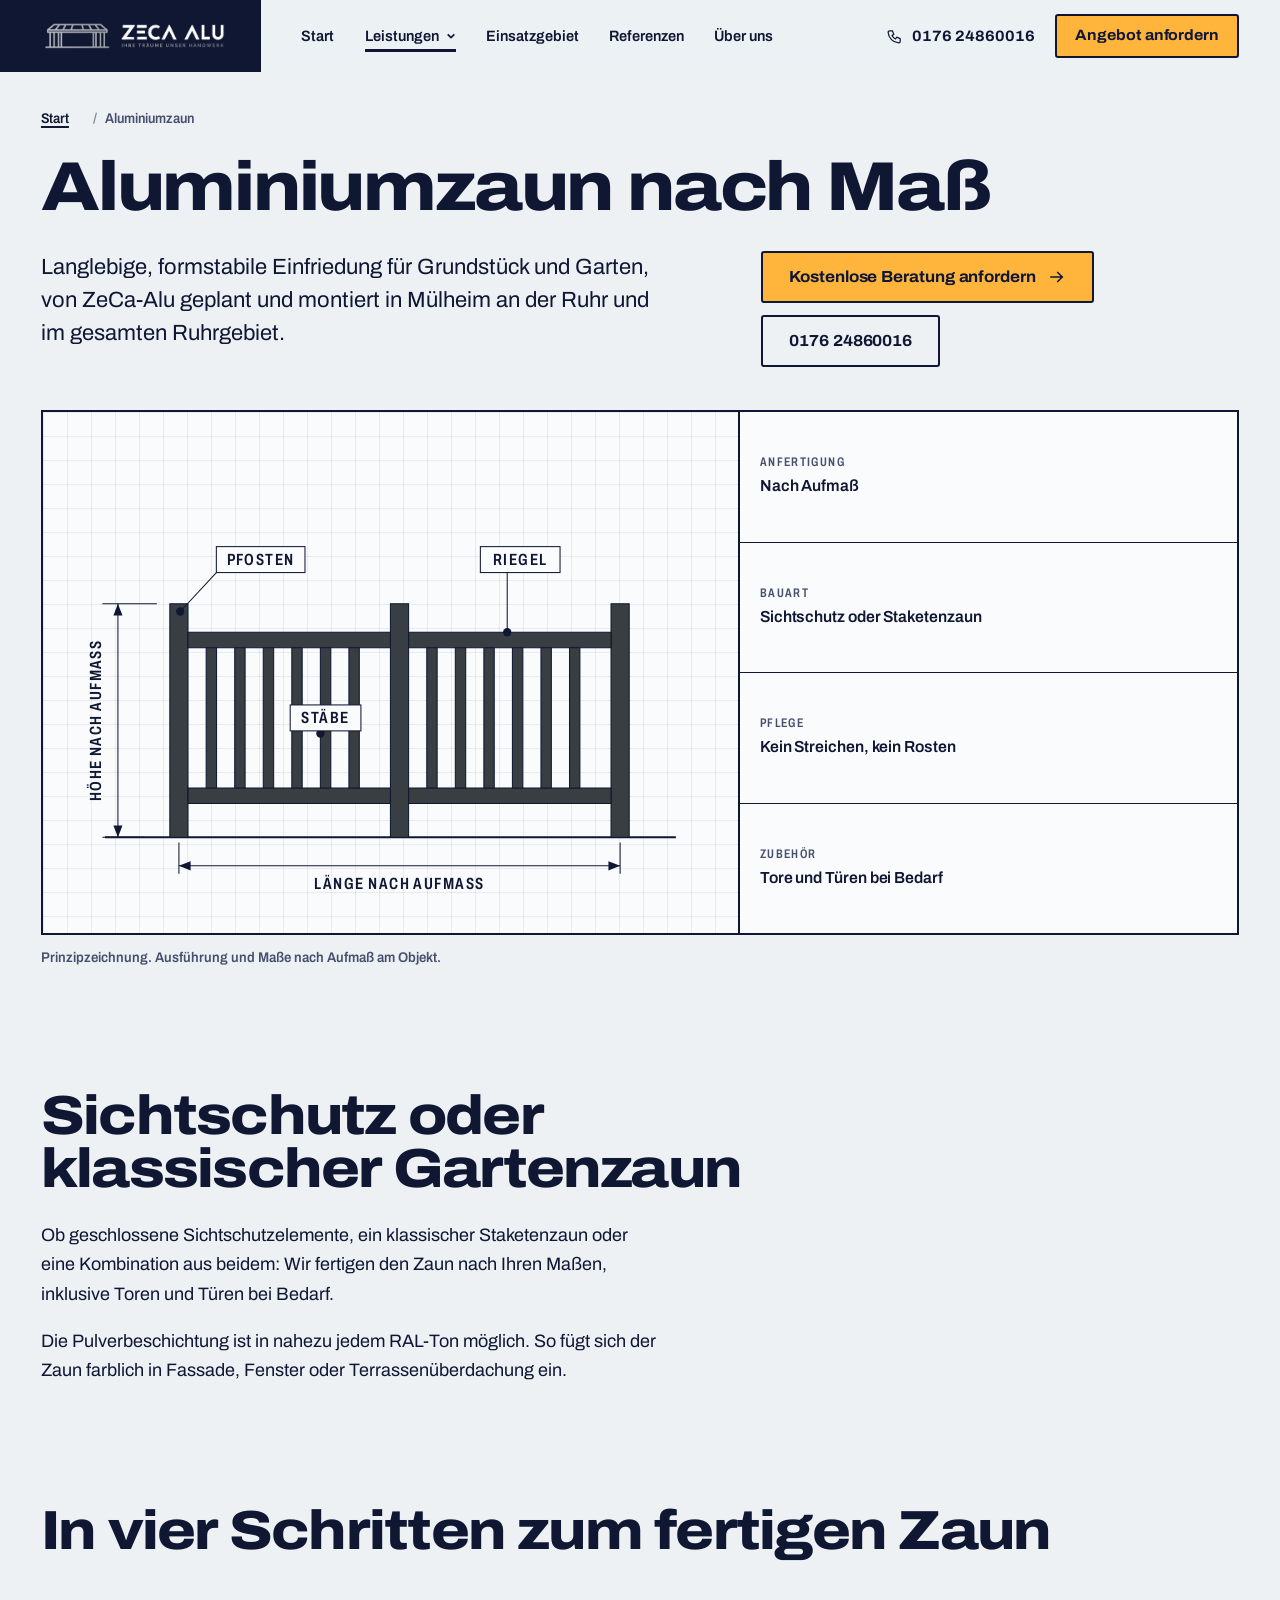
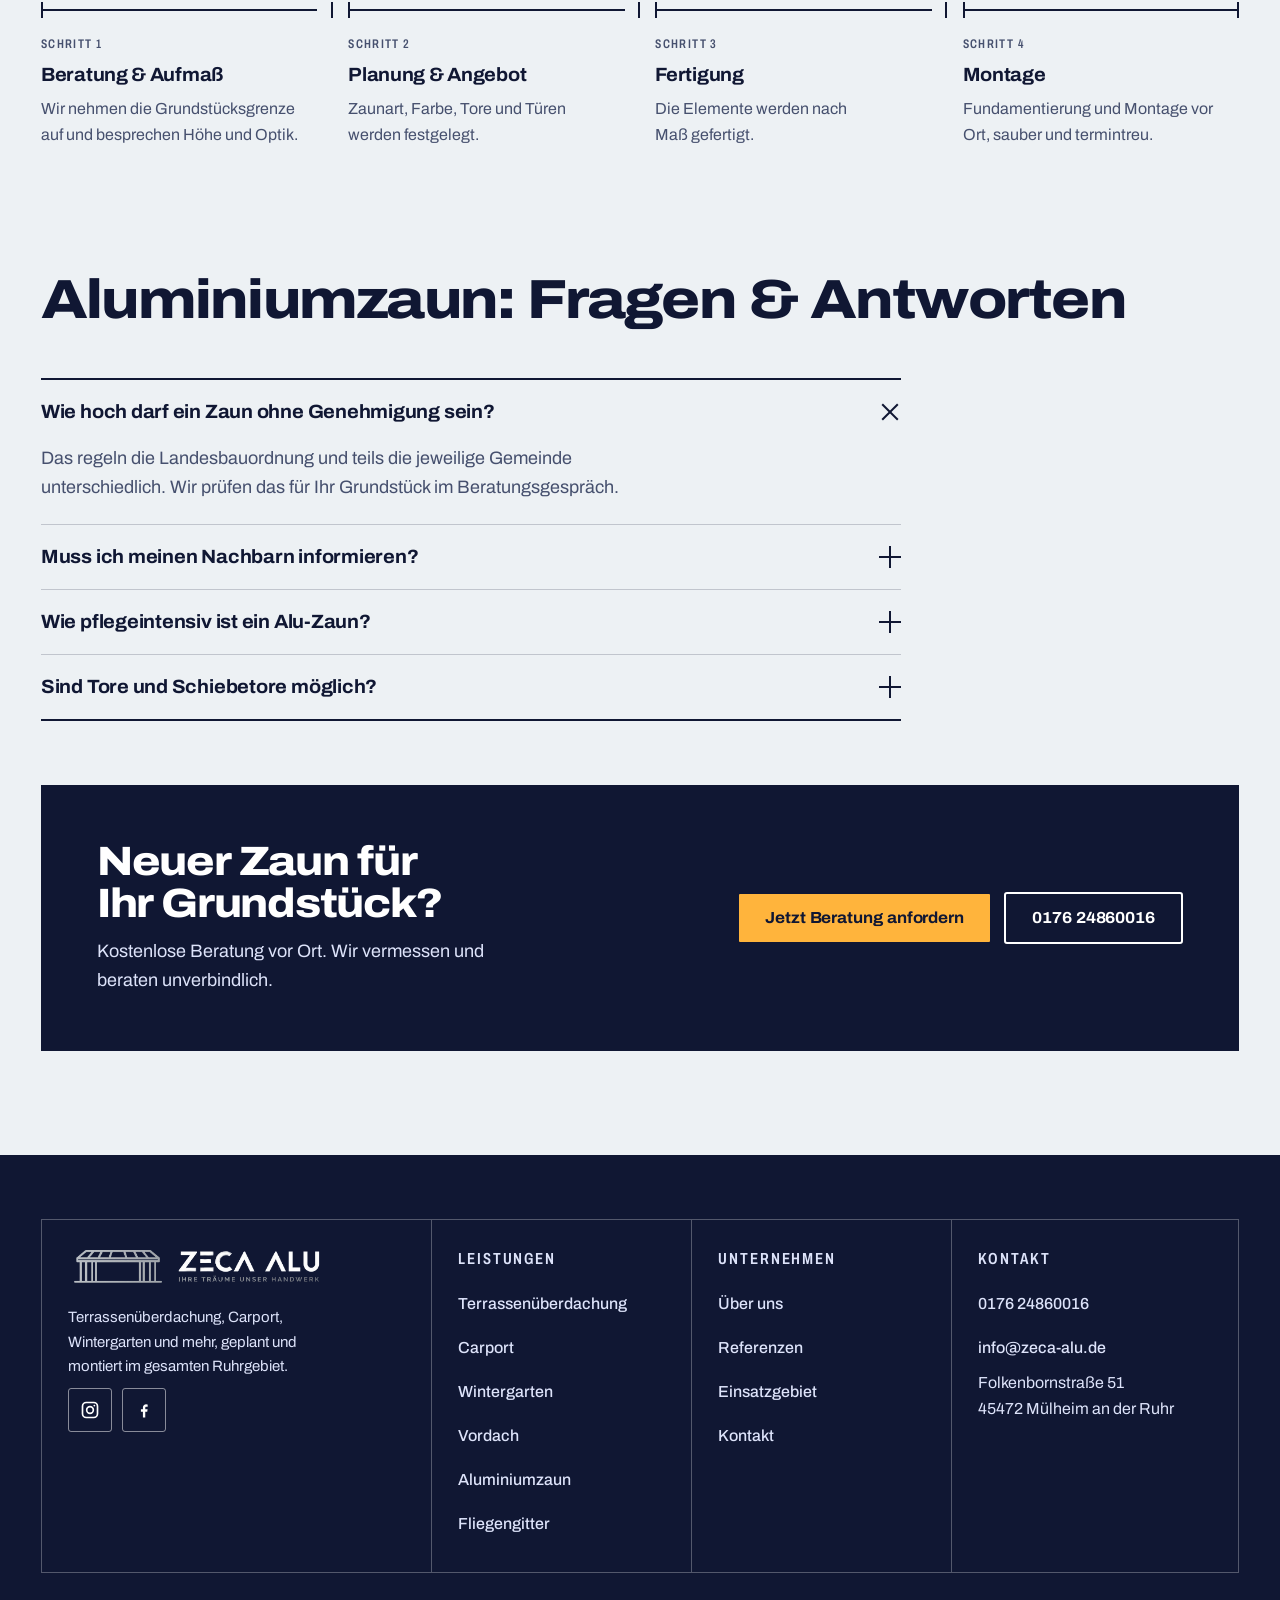
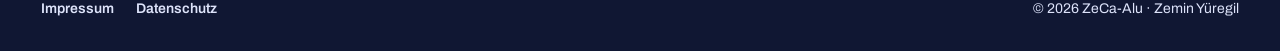
==== commit 476bf381: "Farbe: Dämmerungsblau durch Logo-Navy ersetzt (Band, Links, Fokus, Footer einheitlich) Co-Authored-B" ====
--- a/alu-zaun/index.html
+++ b/alu-zaun/index.html
@@ -15,7 +15,7 @@
 <link rel="icon" href="/favicon.svg" type="image/svg+xml" />
 <link rel="preload" href="/assets/fonts/archivo-latin-wdth.woff2" as="font" type="font/woff2" crossorigin />
 <script>document.documentElement.className+=" js"</script>
-<link rel="stylesheet" href="/assets/style.css?v=3" />
+<link rel="stylesheet" href="/assets/style.css?v=4" />
 <script type="application/ld+json">
 {
   "@context": "https://schema.org","@type": "Service","serviceType": "Aluminiumzaun",
--- a/assets/style.css
+++ b/assets/style.css
@@ -15,7 +15,7 @@
   --tinte-2:#46506E;      /* Zweittext, 7:1 auf Blatt */
   --alu:#7A8494;          /* Geisterlinien, nur Dekor */
   --linie:rgba(16,23,51,.2);
-  --daemm:#2B3F9E;        /* Dämmerungsblau: Farbfeld, Link, Fokus (8:1 auf Blatt, 9:1 mit Weiß) */
+  --daemm:#101733;        /* Logo-Navy (wie Logo-Feld im Header): Farbfeld, Link, Fokus (>15:1 auf Blatt) */
   --daemm-hell:#DDE3FA;
   --licht:#FFB43C;        /* LED-Licht und Ortstafel-Gelb: Aktion */
   --licht-hover:#FFC56A;
@@ -164,7 +164,7 @@
   .has-dropdown:hover .caret{transform:rotate(180deg)}
   .dropdown a:hover{background:var(--blatt)}
   .btn:hover{--bg:var(--licht-hover)}
-  .btn-ink:hover{--bg:var(--daemm)}
+  .btn-ink:hover{--bg:var(--tinte-2)}
   .btn-line:hover{--bg:var(--tinte);--fg:#fff}
   .on-dark .btn-line:hover,.mobile-bar .btn-line:hover,.cta-band .btn-line:hover{--bg:#fff;--fg:var(--tinte)}
   .btn:hover svg{transform:translateX(3px)}
